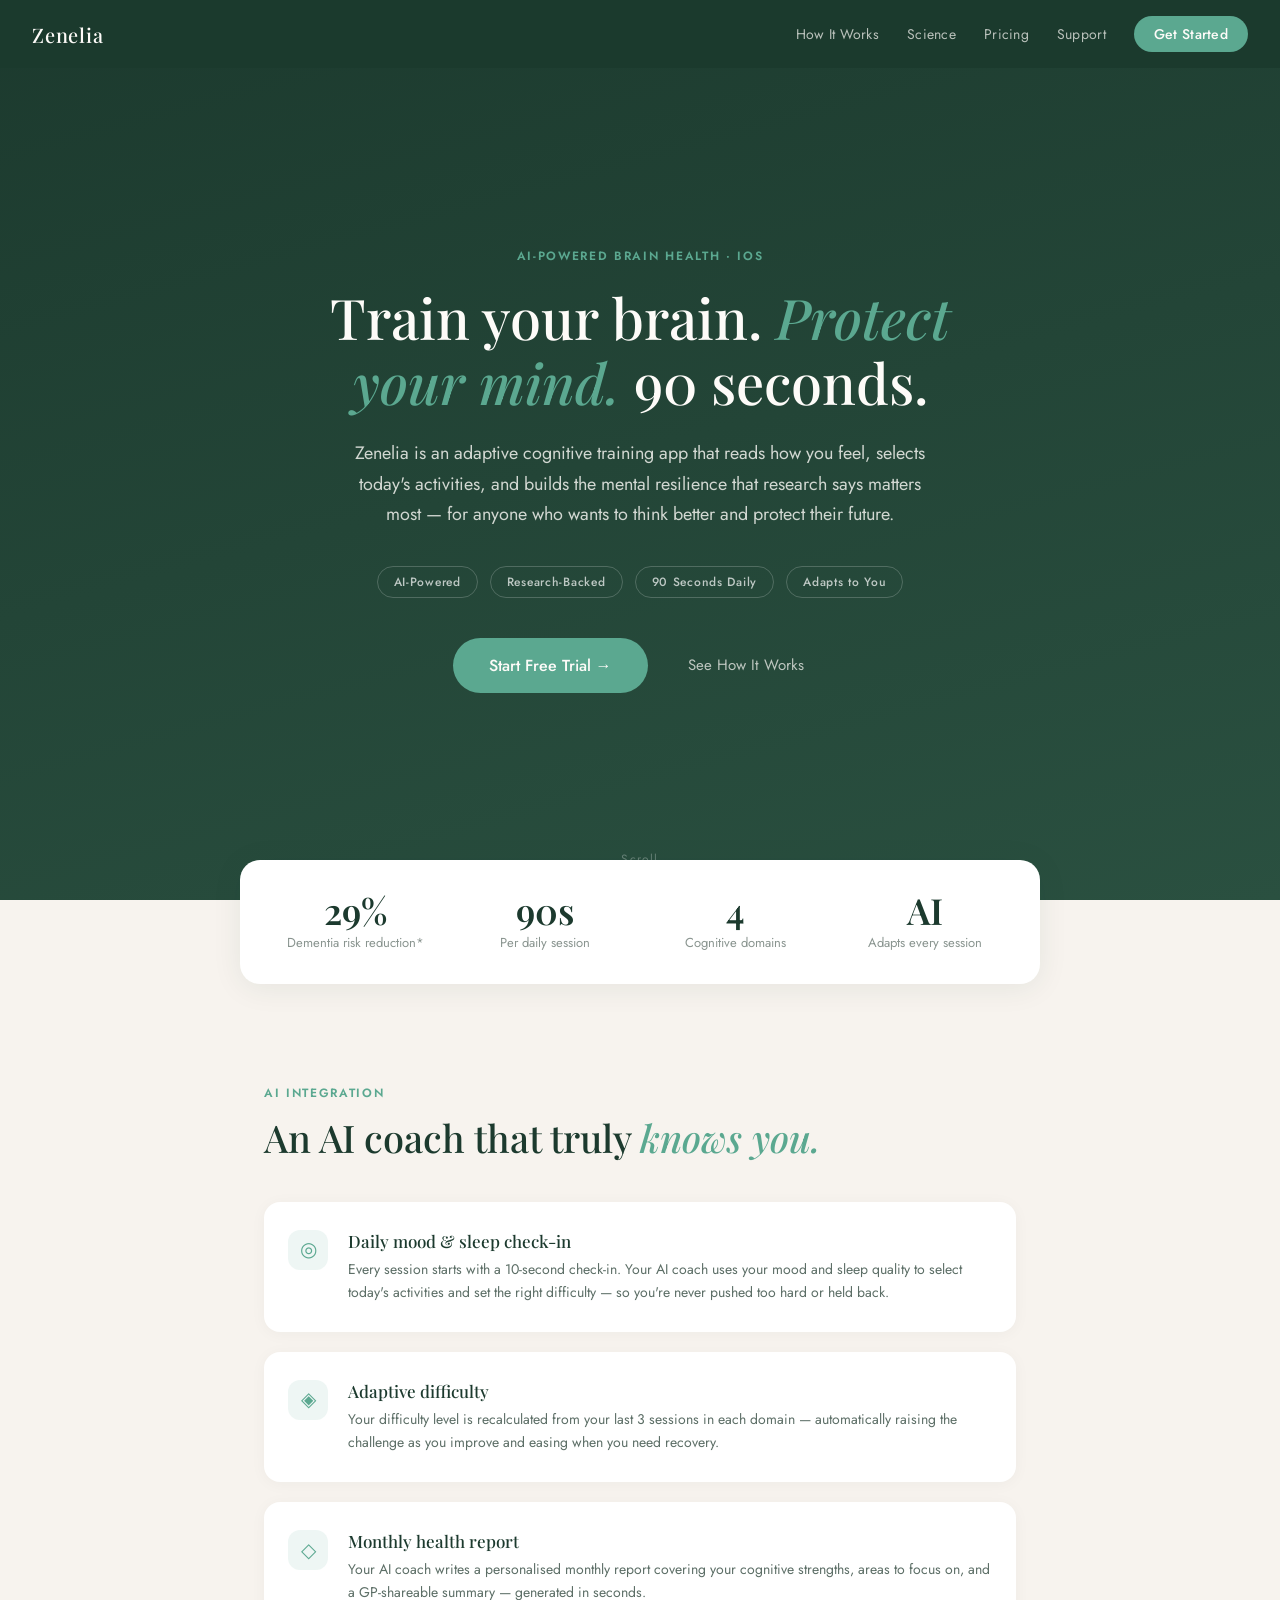
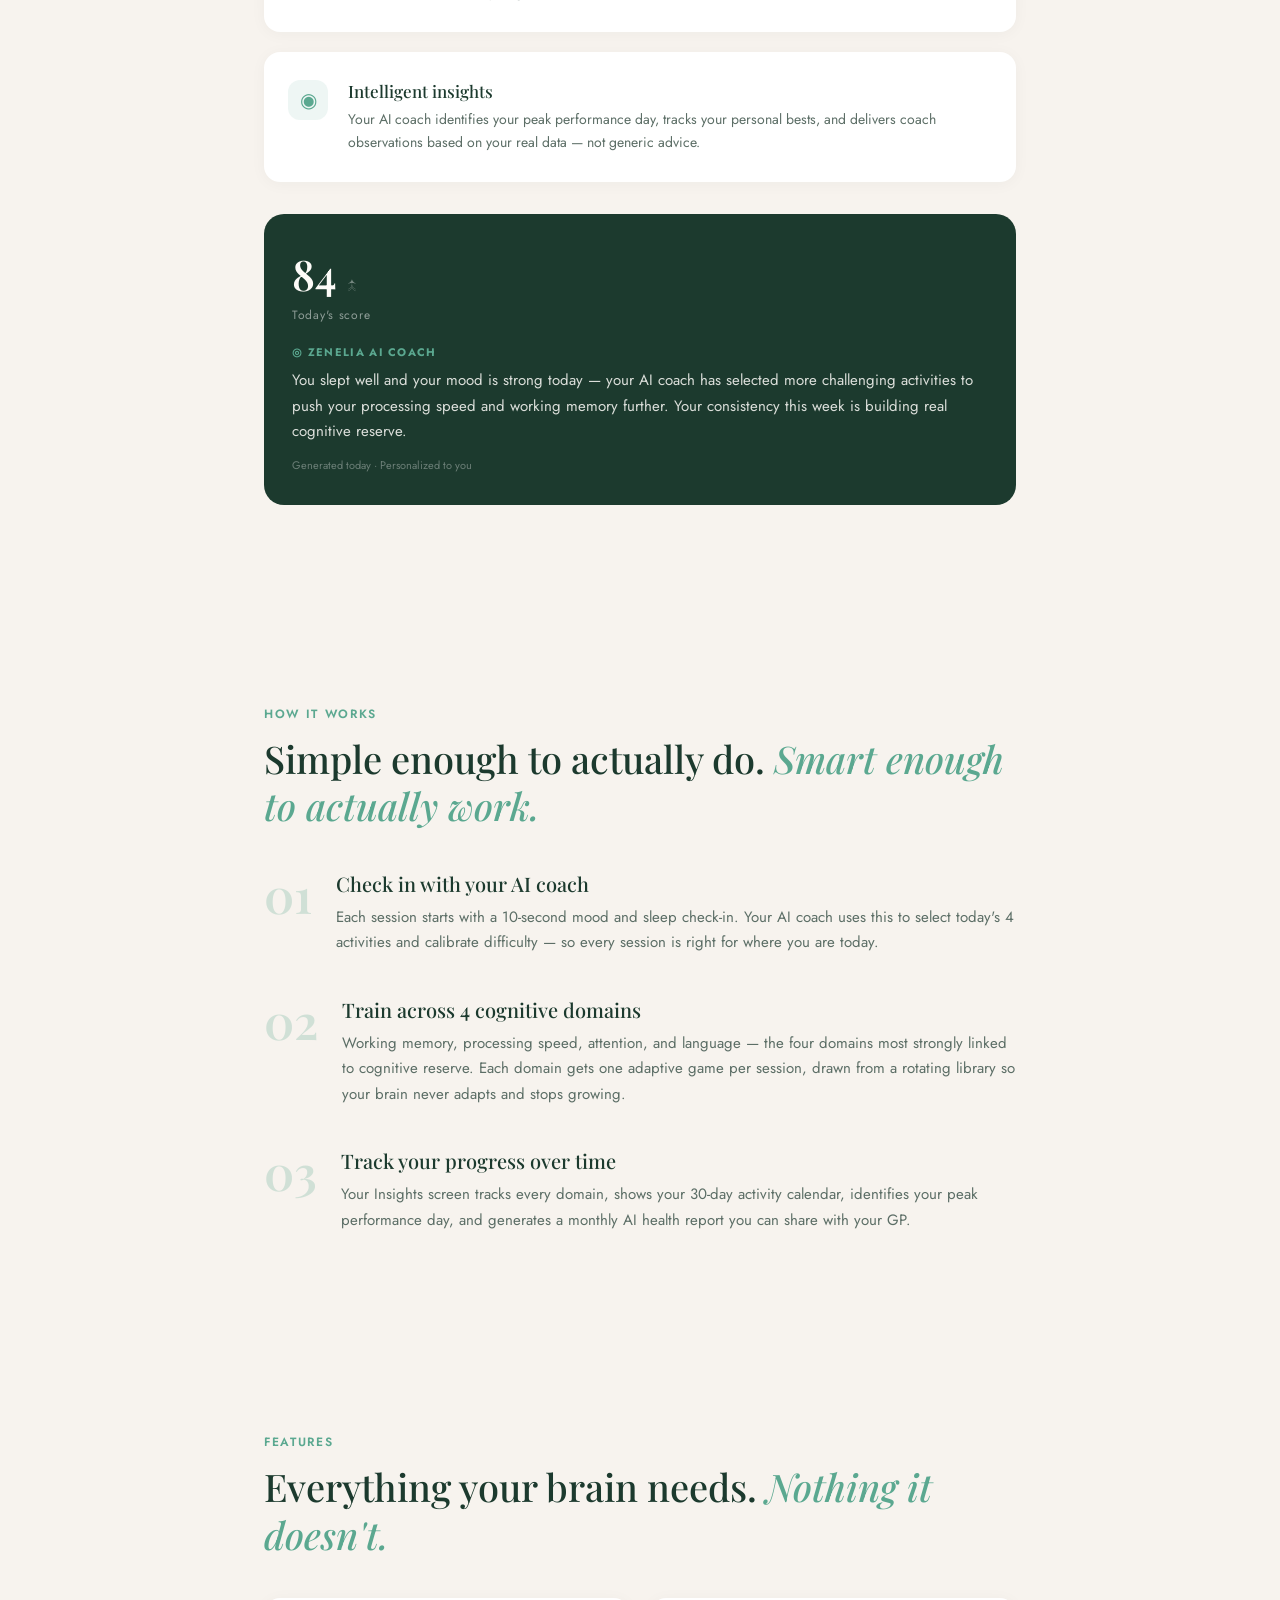
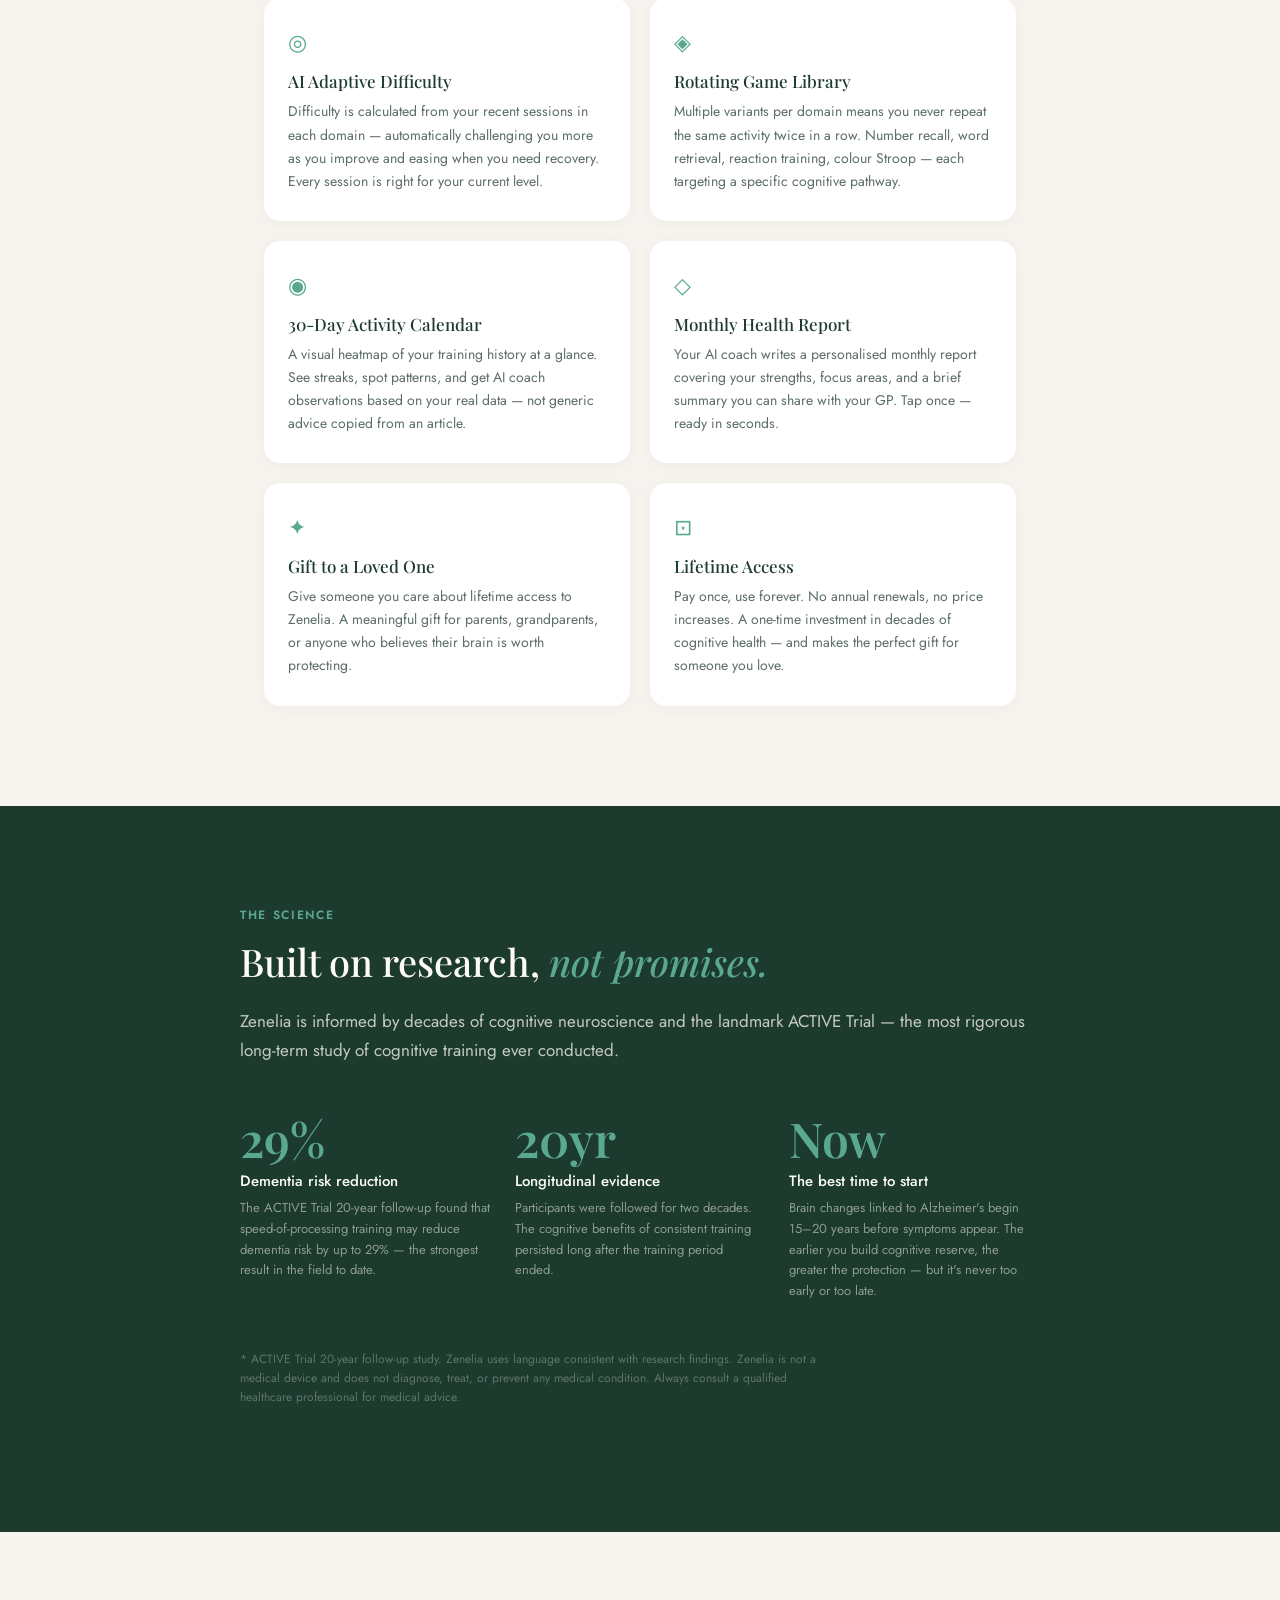
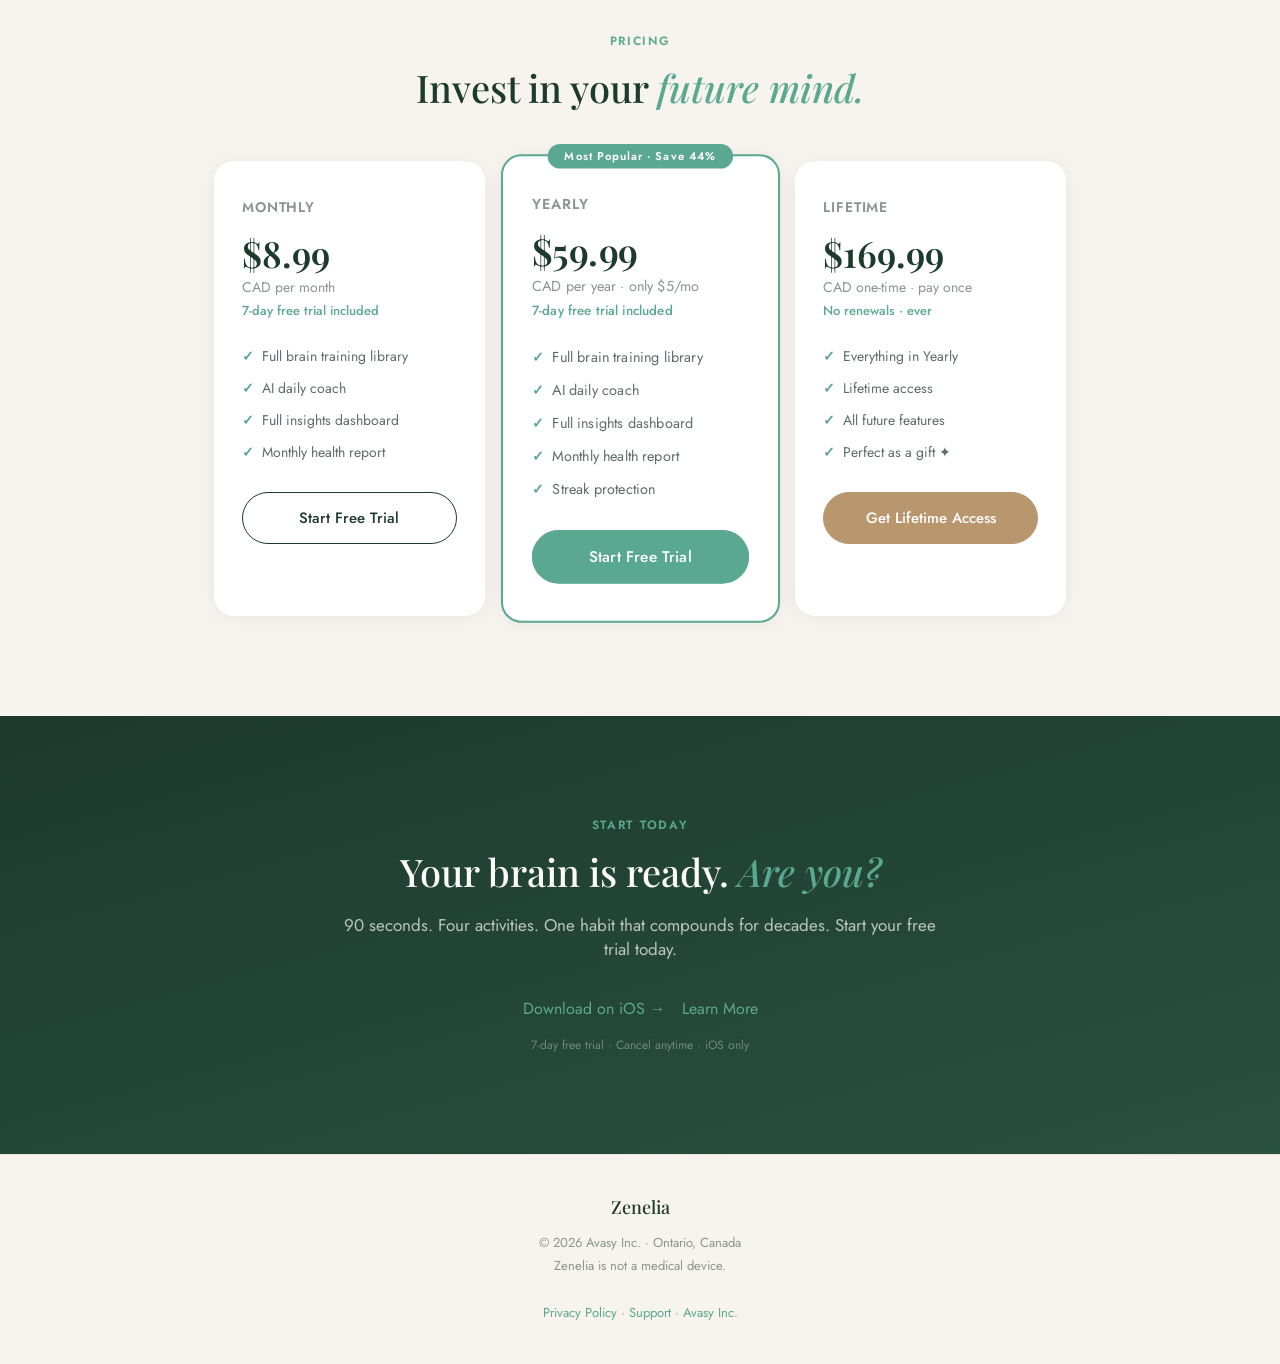
==== index.html @ a0e5b724 "Update index.html" ====
<!DOCTYPE html>
<html lang="en">
<head>
<meta charset="UTF-8">
<meta name="viewport" content="width=device-width,initial-scale=1.0">
<title>Zenelia — AI Brain Health. 90 Seconds a Day.</title>
<meta name="description" content="Your personal AI brain health coach. Daily 90-second sessions across memory, speed, attention, and language. Backed by the ACTIVE Trial.">
<link rel="preconnect" href="https://fonts.googleapis.com">
<link href="https://fonts.googleapis.com/css2?family=Playfair+Display:ital,wght@0,400;0,500;0,600;0,700;1,400;1,500&family=Jost:wght@300;400;500;600;700&display=swap" rel="stylesheet">
<style>
*{margin:0;padding:0;box-sizing:border-box;}
:root{--forest:#1C3A2E;--parchment:#F7F3EE;--seafoam:#5BA890;--gold:#B8966E;--ink:#2C3E36;--inkSoft:#5C6E66;--inkGhost:#8a9590;--warmWhite:#FDFBF8;--rose:#C97070;}
body{font-family:'Jost',sans-serif;background:var(--parchment);color:var(--forest);}
a{color:var(--seafoam);text-decoration:none;}
a:hover{text-decoration:underline;}

/* NAV */
nav{position:fixed;top:0;left:0;right:0;z-index:100;background:rgba(28,58,46,0.95);backdrop-filter:blur(12px);padding:16px 32px;display:flex;align-items:center;justify-content:space-between;}
nav .logo{font-family:'Playfair Display',serif;font-size:20px;font-weight:500;color:var(--warmWhite);letter-spacing:0.04em;text-decoration:none;}
nav .links{display:flex;gap:28px;align-items:center;}
nav .links a{font-size:14px;color:rgba(253,251,248,0.7);text-decoration:none;font-weight:400;letter-spacing:0.02em;}
nav .links a:hover{color:var(--warmWhite);}
nav .links .cta{background:var(--seafoam);color:var(--warmWhite);padding:8px 20px;border-radius:100px;font-weight:500;}
nav .links .cta:hover{background:#4E9680;text-decoration:none;}

/* HERO */
.hero{min-height:100vh;display:flex;flex-direction:column;align-items:center;justify-content:center;text-align:center;padding:120px 24px 80px;background:linear-gradient(165deg,var(--forest) 0%,#2A5040 100%);color:var(--warmWhite);position:relative;}
.hero .badge{font-size:12px;font-weight:600;letter-spacing:0.14em;text-transform:uppercase;color:var(--seafoam);margin-bottom:20px;}
.hero h1{font-family:'Playfair Display',serif;font-size:56px;font-weight:500;line-height:1.15;max-width:700px;margin-bottom:24px;}
.hero h1 em{font-style:italic;color:var(--seafoam);}
.hero .sub{font-size:18px;line-height:1.7;color:rgba(253,251,248,0.8);max-width:600px;margin-bottom:36px;}
.hero .pills{display:flex;gap:12px;flex-wrap:wrap;justify-content:center;margin-bottom:40px;}
.hero .pill{font-size:12px;font-weight:500;letter-spacing:0.06em;padding:6px 16px;border-radius:100px;border:1px solid rgba(255,255,255,0.2);color:rgba(255,255,255,0.7);}
.hero .btns{display:flex;gap:16px;flex-wrap:wrap;justify-content:center;}
.hero .btn-primary{background:var(--seafoam);color:var(--warmWhite);padding:16px 36px;border-radius:100px;font-size:16px;font-weight:500;text-decoration:none;transition:background 0.2s;}
.hero .btn-primary:hover{background:#4E9680;text-decoration:none;}
.hero .btn-secondary{color:rgba(253,251,248,0.7);padding:16px 24px;font-size:15px;text-decoration:none;}
.hero .btn-secondary:hover{color:var(--warmWhite);text-decoration:none;}
.hero .scroll-hint{position:absolute;bottom:32px;font-size:12px;color:rgba(255,255,255,0.3);letter-spacing:0.1em;}

/* STATS BAR */
.stats{display:grid;grid-template-columns:repeat(4,1fr);max-width:800px;margin:-40px auto 0;position:relative;z-index:10;background:#fff;border-radius:20px;box-shadow:0 4px 30px rgba(28,58,46,0.08);padding:32px 20px;}
.stat{text-align:center;}
.stat .num{font-family:'Playfair Display',serif;font-size:36px;font-weight:600;color:var(--forest);line-height:1;}
.stat .label{font-size:13px;color:var(--inkGhost);margin-top:6px;line-height:1.4;}

/* SECTIONS */
.section{max-width:800px;margin:0 auto;padding:100px 24px;}
.section-label{font-size:12px;font-weight:600;letter-spacing:0.14em;text-transform:uppercase;color:var(--seafoam);margin-bottom:12px;}
.section h2{font-family:'Playfair Display',serif;font-size:38px;font-weight:500;line-height:1.25;margin-bottom:20px;color:var(--forest);}
.section h2 em{font-style:italic;color:var(--seafoam);}
.section p{font-size:17px;line-height:1.75;color:var(--inkSoft);margin-bottom:16px;}

/* AI FEATURES */
.ai-features{display:grid;gap:20px;margin-top:40px;}
.ai-feat{display:flex;gap:20px;background:#fff;border-radius:16px;padding:28px 24px;box-shadow:0 2px 16px rgba(28,58,46,0.04);}
.ai-feat .icon{width:40px;height:40px;display:flex;align-items:center;justify-content:center;font-size:20px;flex-shrink:0;background:rgba(91,168,144,0.1);border-radius:12px;color:var(--seafoam);}
.ai-feat h3{font-family:'Playfair Display',serif;font-size:17px;font-weight:500;margin-bottom:6px;color:var(--forest);}
.ai-feat p{font-size:14px;line-height:1.65;color:var(--inkSoft);margin-bottom:0;}

/* AI COACH PREVIEW */
.coach-preview{background:var(--forest);border-radius:20px;padding:32px 28px;margin-top:32px;color:var(--warmWhite);}
.coach-preview .score{font-family:'Playfair Display',serif;font-size:42px;font-weight:600;margin-bottom:4px;}
.coach-preview .score-label{font-size:12px;color:rgba(255,255,255,0.5);margin-bottom:20px;letter-spacing:0.06em;}
.coach-preview .coach-tag{font-size:11px;font-weight:700;letter-spacing:0.12em;text-transform:uppercase;color:var(--seafoam);margin-bottom:8px;}
.coach-preview .coach-msg{font-size:15px;line-height:1.7;color:rgba(253,251,248,0.85);}
.coach-preview .coach-meta{font-size:11px;color:rgba(255,255,255,0.35);margin-top:12px;}

/* HOW IT WORKS */
.steps{display:grid;gap:40px;margin-top:40px;}
.step{display:flex;gap:24px;}
.step .num{font-family:'Playfair Display',serif;font-size:48px;font-weight:600;color:rgba(91,168,144,0.25);flex-shrink:0;line-height:1;}
.step h3{font-family:'Playfair Display',serif;font-size:20px;font-weight:500;margin-bottom:8px;color:var(--forest);}
.step p{font-size:15px;line-height:1.7;color:var(--inkSoft);margin-bottom:0;}

/* FEATURE GRID */
.features{display:grid;grid-template-columns:repeat(2,1fr);gap:20px;margin-top:40px;}
.feat-card{background:#fff;border-radius:16px;padding:28px 24px;box-shadow:0 2px 16px rgba(28,58,46,0.04);}
.feat-card .icon{font-size:22px;margin-bottom:12px;color:var(--seafoam);}
.feat-card h3{font-family:'Playfair Display',serif;font-size:17px;font-weight:500;margin-bottom:8px;color:var(--forest);}
.feat-card p{font-size:14px;line-height:1.65;color:var(--inkSoft);margin-bottom:0;}

/* SCIENCE */
.science{background:var(--forest);color:var(--warmWhite);padding:100px 24px;}
.science .inner{max-width:800px;margin:0 auto;}
.science h2{font-family:'Playfair Display',serif;font-size:38px;font-weight:500;color:var(--warmWhite);margin-bottom:20px;}
.science h2 em{font-style:italic;color:var(--seafoam);}
.science p{font-size:17px;line-height:1.75;color:rgba(253,251,248,0.75);margin-bottom:24px;}
.science-stats{display:grid;grid-template-columns:repeat(3,1fr);gap:24px;margin-top:48px;}
.science-stat .num{font-family:'Playfair Display',serif;font-size:48px;font-weight:600;color:var(--seafoam);line-height:1;}
.science-stat .label{font-size:15px;font-weight:500;color:var(--warmWhite);margin-top:8px;margin-bottom:6px;}
.science-stat .desc{font-size:13px;line-height:1.6;color:rgba(253,251,248,0.5);}
.science .disclaimer{font-size:12px;color:rgba(253,251,248,0.3);margin-top:48px;line-height:1.6;max-width:600px;}

/* PRICING */
.pricing{max-width:900px;margin:0 auto;padding:100px 24px;text-align:center;}
.pricing h2{font-family:'Playfair Display',serif;font-size:38px;font-weight:500;margin-bottom:48px;}
.pricing h2 em{font-style:italic;color:var(--seafoam);}
.price-grid{display:grid;grid-template-columns:repeat(3,1fr);gap:20px;}
.price-card{background:#fff;border-radius:20px;padding:36px 28px;box-shadow:0 2px 20px rgba(28,58,46,0.06);text-align:left;position:relative;}
.price-card.popular{border:2px solid var(--seafoam);transform:scale(1.03);}
.price-card .badge{position:absolute;top:-12px;left:50%;transform:translateX(-50%);background:var(--seafoam);color:#fff;font-size:11px;font-weight:600;letter-spacing:0.08em;padding:4px 16px;border-radius:100px;white-space:nowrap;}
.price-card .plan{font-size:14px;font-weight:600;color:var(--inkGhost);letter-spacing:0.06em;text-transform:uppercase;margin-bottom:12px;}
.price-card .amount{font-family:'Playfair Display',serif;font-size:36px;font-weight:600;color:var(--forest);}
.price-card .period{font-size:14px;color:var(--inkGhost);margin-bottom:4px;}
.price-card .trial{font-size:13px;color:var(--seafoam);font-weight:500;margin-bottom:20px;}
.price-card ul{list-style:none;padding:0;margin-bottom:24px;}
.price-card li{font-size:14px;color:var(--inkSoft);padding:6px 0;padding-left:20px;position:relative;}
.price-card li::before{content:'✓';position:absolute;left:0;color:var(--seafoam);font-weight:600;}
.price-card .btn{display:block;text-align:center;padding:14px;border-radius:100px;font-size:15px;font-weight:500;text-decoration:none;transition:all 0.2s;}
.price-card .btn-outline{border:1.5px solid var(--forest);color:var(--forest);}
.price-card .btn-outline:hover{background:var(--forest);color:var(--warmWhite);text-decoration:none;}
.price-card .btn-filled{background:var(--seafoam);color:#fff;border:1.5px solid var(--seafoam);}
.price-card .btn-filled:hover{background:#4E9680;text-decoration:none;}
.price-card .btn-gold{background:var(--gold);color:#fff;border:1.5px solid var(--gold);}
.price-card .btn-gold:hover{background:#A88460;text-decoration:none;}

/* CTA */
.cta-section{background:linear-gradient(165deg,var(--forest),#2A5040);color:var(--warmWhite);padding:100px 24px;text-align:center;}
.cta-section h2{font-family:'Playfair Display',serif;font-size:38px;font-weight:500;margin-bottom:16px;}
.cta-section h2 em{font-style:italic;color:var(--seafoam);}
.cta-section p{font-size:17px;color:rgba(253,251,248,0.7);margin-bottom:36px;max-width:600px;margin-left:auto;margin-right:auto;}
.cta-section .btns{display:flex;gap:16px;justify-content:center;flex-wrap:wrap;margin-bottom:16px;}
.cta-section .fine{font-size:12px;color:rgba(255,255,255,0.35);margin-top:16px;}

/* FOOTER */
footer{padding:40px 24px;text-align:center;border-top:1px solid #e8e4de;}
footer .logo{font-family:'Playfair Display',serif;font-size:18px;font-weight:500;color:var(--forest);margin-bottom:12px;}
footer .copy{font-size:13px;color:var(--inkGhost);line-height:1.8;}
footer .copy a{color:var(--seafoam);text-decoration:none;}

/* MOBILE */
@media(max-width:768px){
  nav .links a:not(.cta){display:none;}
  .hero h1{font-size:36px;}
  .stats{grid-template-columns:repeat(2,1fr);gap:20px;margin:-30px 16px 0;padding:24px 16px;}
  .stat .num{font-size:28px;}
  .features{grid-template-columns:1fr;}
  .science-stats{grid-template-columns:1fr;gap:32px;}
  .price-grid{grid-template-columns:1fr;max-width:400px;margin:0 auto;}
  .price-card.popular{transform:none;}
  .section h2,.science h2,.pricing h2,.cta-section h2{font-size:28px;}
}
</style>
</head>
<body>

<nav>
  <a href="/" class="logo">Zenelia</a>
  <div class="links">
    <a href="#how">How It Works</a>
    <a href="#science">Science</a>
    <a href="#pricing">Pricing</a>
    <a href="/support.html">Support</a>
    <a href="#pricing" class="cta">Get Started</a>
  </div>
</nav>

<section class="hero">
  <div class="badge">AI-Powered Brain Health · iOS</div>
  <h1>Train your brain. <em>Protect your mind.</em> 90&nbsp;seconds.</h1>
  <p class="sub">Zenelia is an adaptive cognitive training app that reads how you feel, selects today's activities, and builds the mental resilience that research says matters most — for anyone who wants to think better and protect their future.</p>
  <div class="pills">
    <span class="pill">AI-Powered</span>
    <span class="pill">Research-Backed</span>
    <span class="pill">90 Seconds Daily</span>
    <span class="pill">Adapts to You</span>
  </div>
  <div class="btns">
    <a class="btn-primary" href="#pricing">Start Free Trial →</a>
    <a class="btn-secondary" href="#how">See How It Works</a>
  </div>
  <div class="scroll-hint">Scroll</div>
</section>

<div class="stats">
  <div class="stat"><div class="num">29%</div><div class="label">Dementia risk reduction*</div></div>
  <div class="stat"><div class="num">90s</div><div class="label">Per daily session</div></div>
  <div class="stat"><div class="num">4</div><div class="label">Cognitive domains</div></div>
  <div class="stat"><div class="num">AI</div><div class="label">Adapts every session</div></div>
</div>

<section class="section">
  <div class="section-label">AI Integration</div>
  <h2>An AI coach that truly <em>knows you.</em></h2>

  <div class="ai-features">
    <div class="ai-feat">
      <div class="icon">◎</div>
      <div><h3>Daily mood & sleep check-in</h3><p>Every session starts with a 10-second check-in. Your AI coach uses your mood and sleep quality to select today's activities and set the right difficulty — so you're never pushed too hard or held back.</p></div>
    </div>
    <div class="ai-feat">
      <div class="icon">◈</div>
      <div><h3>Adaptive difficulty</h3><p>Your difficulty level is recalculated from your last 3 sessions in each domain — automatically raising the challenge as you improve and easing when you need recovery.</p></div>
    </div>
    <div class="ai-feat">
      <div class="icon">◇</div>
      <div><h3>Monthly health report</h3><p>Your AI coach writes a personalised monthly report covering your cognitive strengths, areas to focus on, and a GP-shareable summary — generated in seconds.</p></div>
    </div>
    <div class="ai-feat">
      <div class="icon">◉</div>
      <div><h3>Intelligent insights</h3><p>Your AI coach identifies your peak performance day, tracks your personal bests, and delivers coach observations based on your real data — not generic advice.</p></div>
    </div>
  </div>

  <div class="coach-preview">
    <div class="score">84 <span style="font-size:20px;color:rgba(255,255,255,0.4)">↑</span></div>
    <div class="score-label">Today's score</div>
    <div class="coach-tag">◎ Zenelia AI Coach</div>
    <div class="coach-msg">You slept well and your mood is strong today — your AI coach has selected more challenging activities to push your processing speed and working memory further. Your consistency this week is building real cognitive reserve.</div>
    <div class="coach-meta">Generated today · Personalized to you</div>
  </div>
</section>

<section class="section" id="how">
  <div class="section-label">How It Works</div>
  <h2>Simple enough to actually do. <em>Smart enough to actually work.</em></h2>

  <div class="steps">
    <div class="step">
      <div class="num">01</div>
      <div><h3>Check in with your AI coach</h3><p>Each session starts with a 10-second mood and sleep check-in. Your AI coach uses this to select today's 4 activities and calibrate difficulty — so every session is right for where you are today.</p></div>
    </div>
    <div class="step">
      <div class="num">02</div>
      <div><h3>Train across 4 cognitive domains</h3><p>Working memory, processing speed, attention, and language — the four domains most strongly linked to cognitive reserve. Each domain gets one adaptive game per session, drawn from a rotating library so your brain never adapts and stops growing.</p></div>
    </div>
    <div class="step">
      <div class="num">03</div>
      <div><h3>Track your progress over time</h3><p>Your Insights screen tracks every domain, shows your 30-day activity calendar, identifies your peak performance day, and generates a monthly AI health report you can share with your GP.</p></div>
    </div>
  </div>
</section>

<section class="section">
  <div class="section-label">Features</div>
  <h2>Everything your brain needs. <em>Nothing it doesn't.</em></h2>

  <div class="features">
    <div class="feat-card"><div class="icon">◎</div><h3>AI Adaptive Difficulty</h3><p>Difficulty is calculated from your recent sessions in each domain — automatically challenging you more as you improve and easing when you need recovery. Every session is right for your current level.</p></div>
    <div class="feat-card"><div class="icon">◈</div><h3>Rotating Game Library</h3><p>Multiple variants per domain means you never repeat the same activity twice in a row. Number recall, word retrieval, reaction training, colour Stroop — each targeting a specific cognitive pathway.</p></div>
    <div class="feat-card"><div class="icon">◉</div><h3>30-Day Activity Calendar</h3><p>A visual heatmap of your training history at a glance. See streaks, spot patterns, and get AI coach observations based on your real data — not generic advice copied from an article.</p></div>
    <div class="feat-card"><div class="icon">◇</div><h3>Monthly Health Report</h3><p>Your AI coach writes a personalised monthly report covering your strengths, focus areas, and a brief summary you can share with your GP. Tap once — ready in seconds.</p></div>
    <div class="feat-card"><div class="icon">✦</div><h3>Gift to a Loved One</h3><p>Give someone you care about lifetime access to Zenelia. A meaningful gift for parents, grandparents, or anyone who believes their brain is worth protecting.</p></div>
    <div class="feat-card"><div class="icon">⊡</div><h3>Lifetime Access</h3><p>Pay once, use forever. No annual renewals, no price increases. A one-time investment in decades of cognitive health — and makes the perfect gift for someone you love.</p></div>
  </div>
</section>

<section class="science" id="science">
  <div class="inner">
    <div class="section-label" style="color:var(--seafoam);">The Science</div>
    <h2>Built on research, <em>not promises.</em></h2>
    <p>Zenelia is informed by decades of cognitive neuroscience and the landmark ACTIVE Trial — the most rigorous long-term study of cognitive training ever conducted.</p>

    <div class="science-stats">
      <div class="science-stat">
        <div class="num">29%</div>
        <div class="label">Dementia risk reduction</div>
        <div class="desc">The ACTIVE Trial 20-year follow-up found that speed-of-processing training may reduce dementia risk by up to 29% — the strongest result in the field to date.</div>
      </div>
      <div class="science-stat">
        <div class="num">20yr</div>
        <div class="label">Longitudinal evidence</div>
        <div class="desc">Participants were followed for two decades. The cognitive benefits of consistent training persisted long after the training period ended.</div>
      </div>
      <div class="science-stat">
        <div class="num">Now</div>
        <div class="label">The best time to start</div>
        <div class="desc">Brain changes linked to Alzheimer's begin 15–20 years before symptoms appear. The earlier you build cognitive reserve, the greater the protection — but it's never too early or too late.</div>
      </div>
    </div>

    <p class="disclaimer">* ACTIVE Trial 20-year follow-up study. Zenelia uses language consistent with research findings. Zenelia is not a medical device and does not diagnose, treat, or prevent any medical condition. Always consult a qualified healthcare professional for medical advice.</p>
  </div>
</section>

<section class="pricing" id="pricing">
  <div class="section-label">Pricing</div>
  <h2>Invest in your <em>future mind.</em></h2>

  <div class="price-grid">
    <div class="price-card">
      <div class="plan">Monthly</div>
      <div class="amount">$8.99</div>
      <div class="period">CAD per month</div>
      <div class="trial">7-day free trial included</div>
      <ul>
        <li>Full brain training library</li>
        <li>AI daily coach</li>
        <li>Full insights dashboard</li>
        <li>Monthly health report</li>
      </ul>
      <a class="btn btn-outline" href="#">Start Free Trial</a>
    </div>
    <div class="price-card popular">
      <div class="badge">Most Popular · Save 44%</div>
      <div class="plan">Yearly</div>
      <div class="amount">$59.99</div>
      <div class="period">CAD per year · only $5/mo</div>
      <div class="trial">7-day free trial included</div>
      <ul>
        <li>Full brain training library</li>
        <li>AI daily coach</li>
        <li>Full insights dashboard</li>
        <li>Monthly health report</li>
        <li>Streak protection</li>
      </ul>
      <a class="btn btn-filled" href="#">Start Free Trial</a>
    </div>
    <div class="price-card">
      <div class="plan">Lifetime</div>
      <div class="amount">$169.99</div>
      <div class="period">CAD one-time · pay once</div>
      <div class="trial">No renewals · ever</div>
      <ul>
        <li>Everything in Yearly</li>
        <li>Lifetime access</li>
        <li>All future features</li>
        <li>Perfect as a gift ✦</li>
      </ul>
      <a class="btn btn-gold" href="#">Get Lifetime Access</a>
    </div>
  </div>
</section>

<section class="cta-section">
  <div class="section-label" style="color:var(--seafoam);">Start Today</div>
  <h2>Your brain is ready. <em>Are you?</em></h2>
  <p>90 seconds. Four activities. One habit that compounds for decades. Start your free trial today.</p>
  <div class="btns">
    <a class="btn-primary" href="https://apps.apple.com/app/zenelia">Download on iOS →</a>
    <a class="btn-secondary" href="#how">Learn More</a>
  </div>
  <div class="fine">7-day free trial · Cancel anytime · iOS only</div>
</section>

<footer>
  <div class="logo">Zenelia</div>
  <div class="copy">
    © 2026 Avasy Inc. · Ontario, Canada<br>
    Zenelia is not a medical device.<br><br>
    <a href="/privacy.html">Privacy Policy</a> · <a href="/support.html">Support</a> · <a href="https://avasy.ca">Avasy Inc.</a>
  </div>
</footer>

</body>
</html>
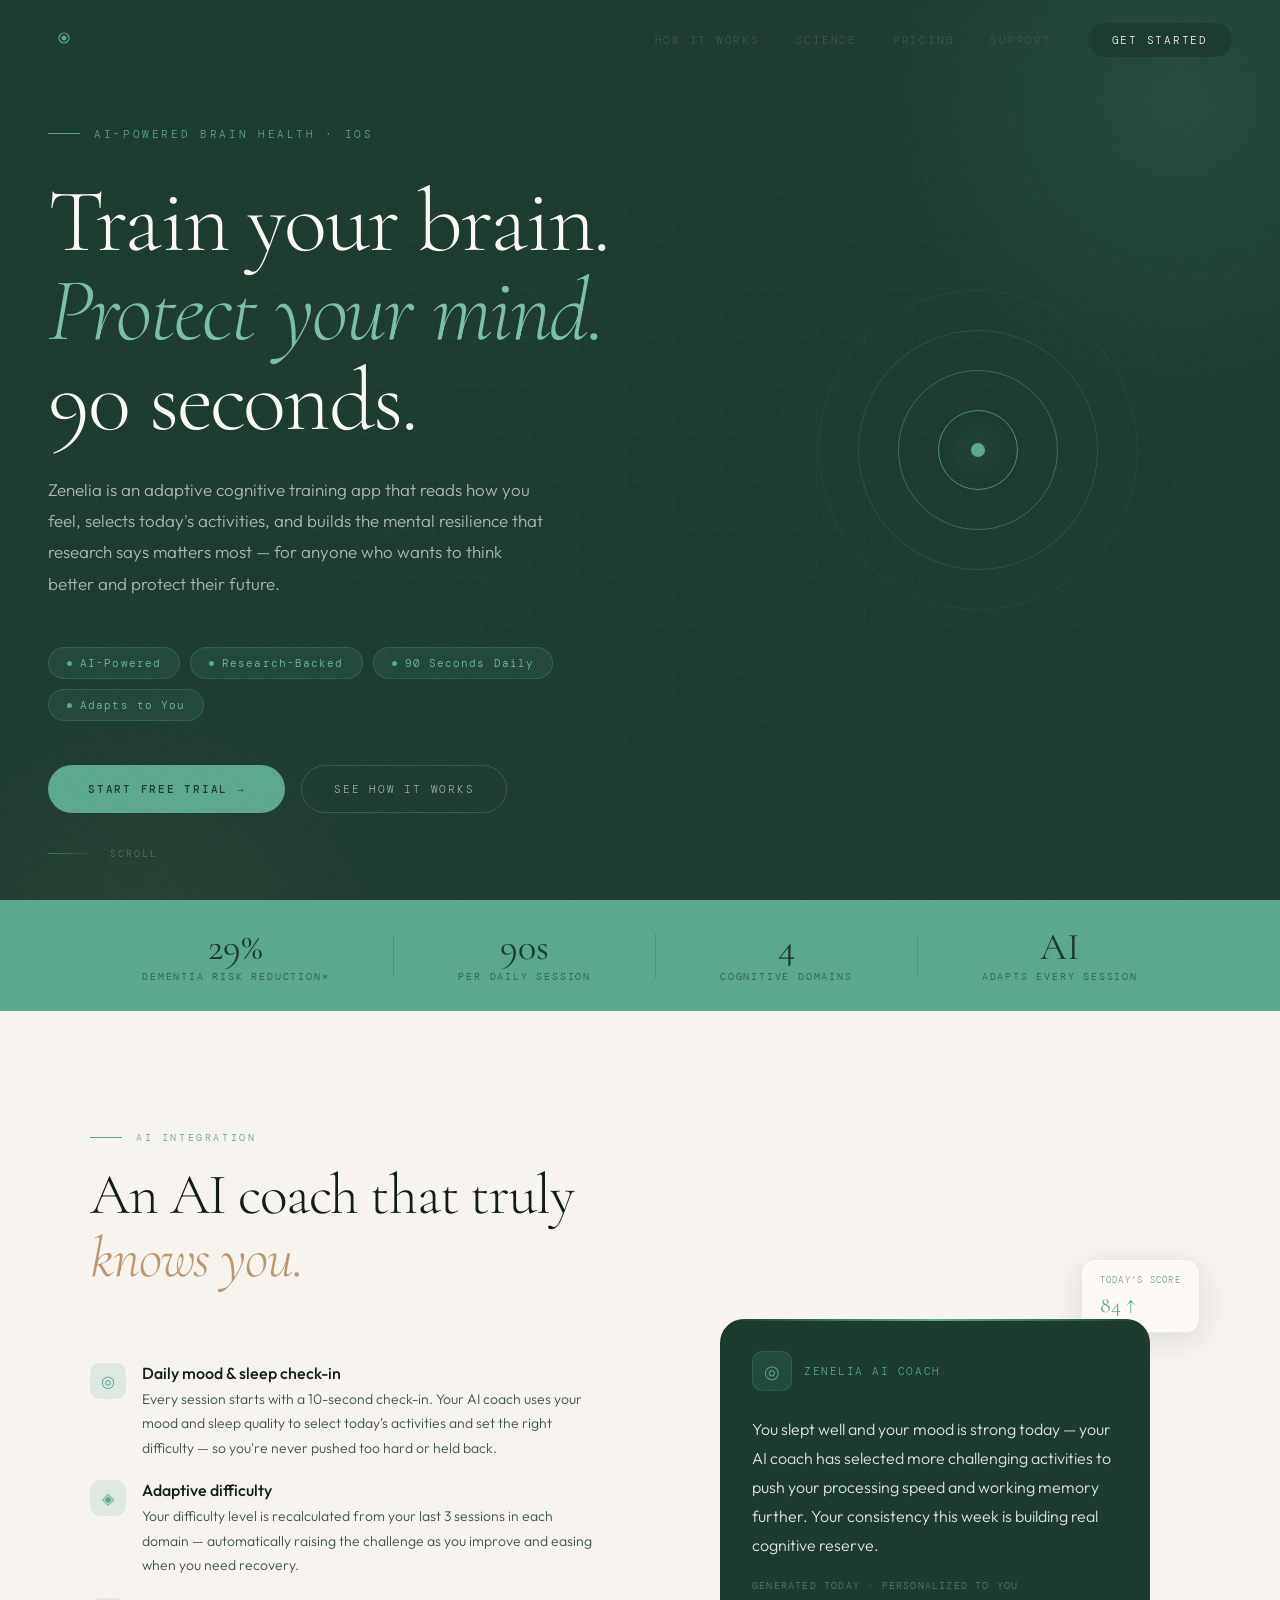
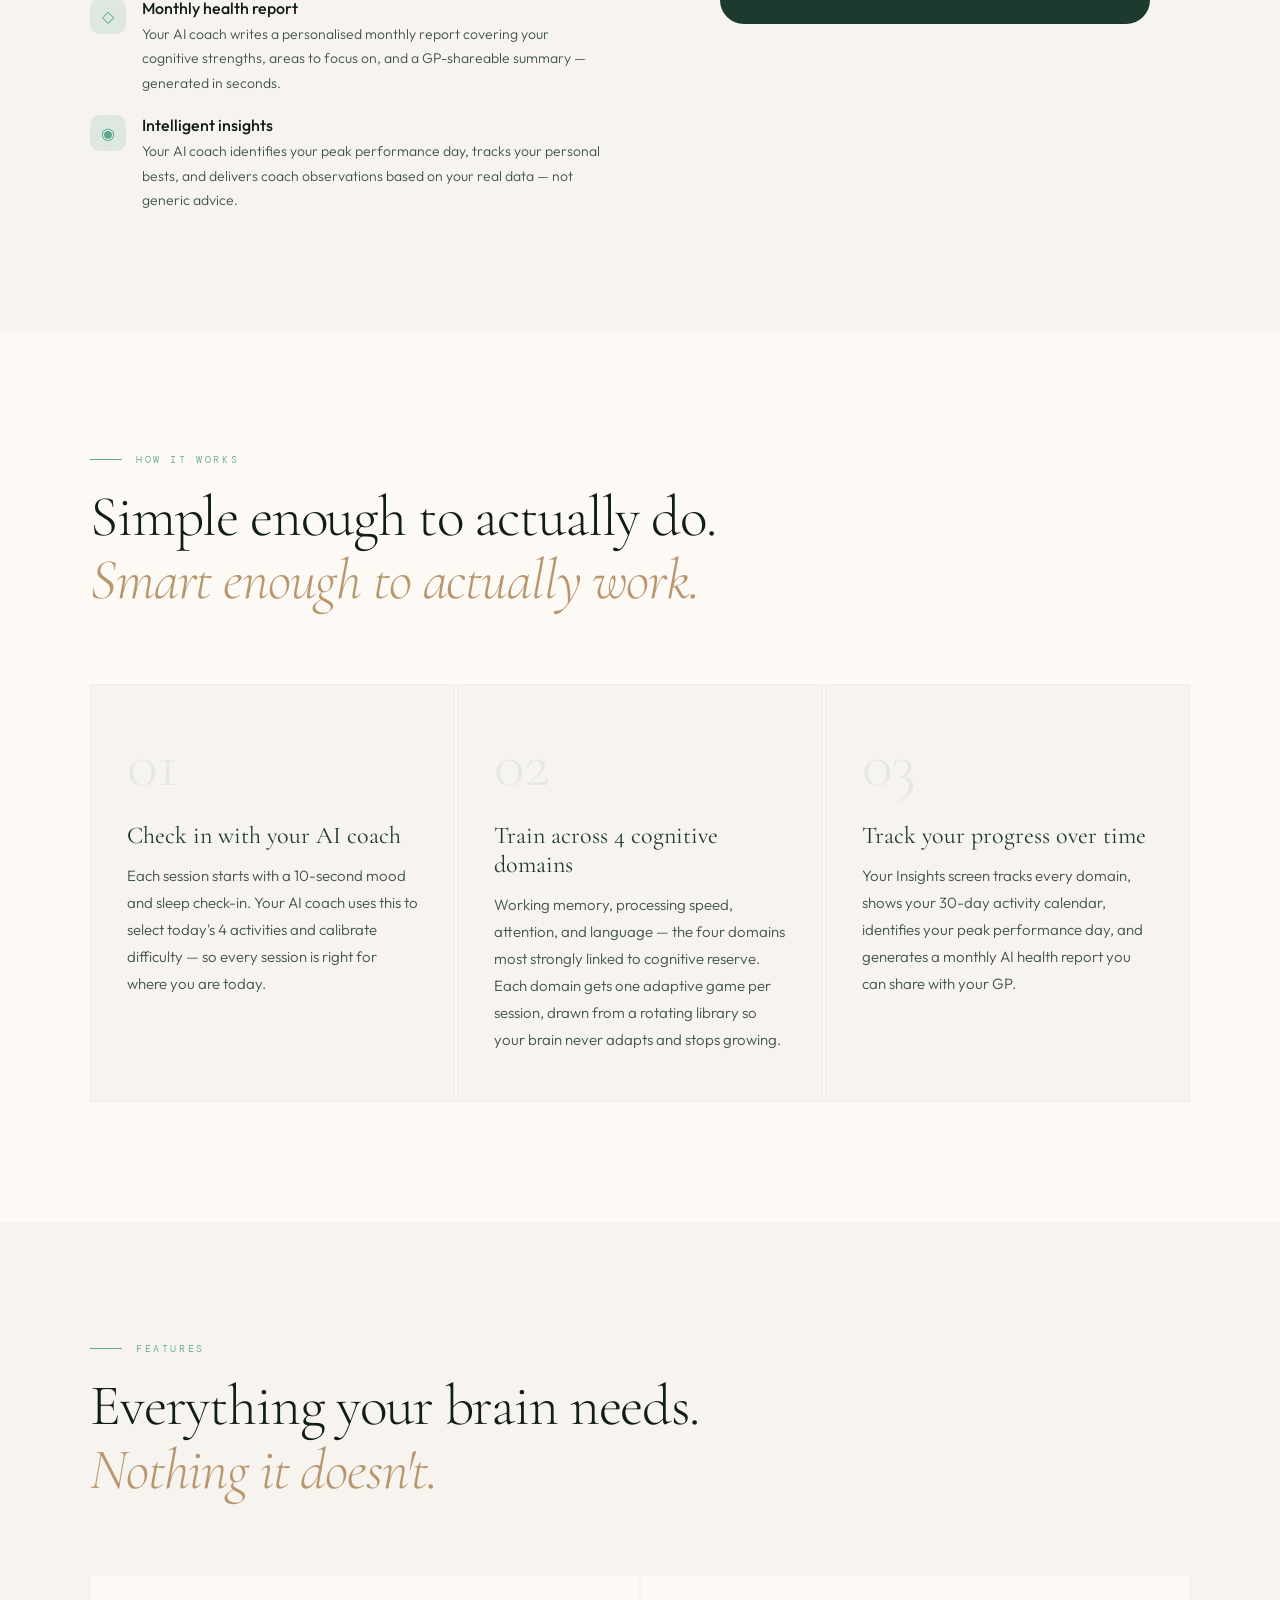
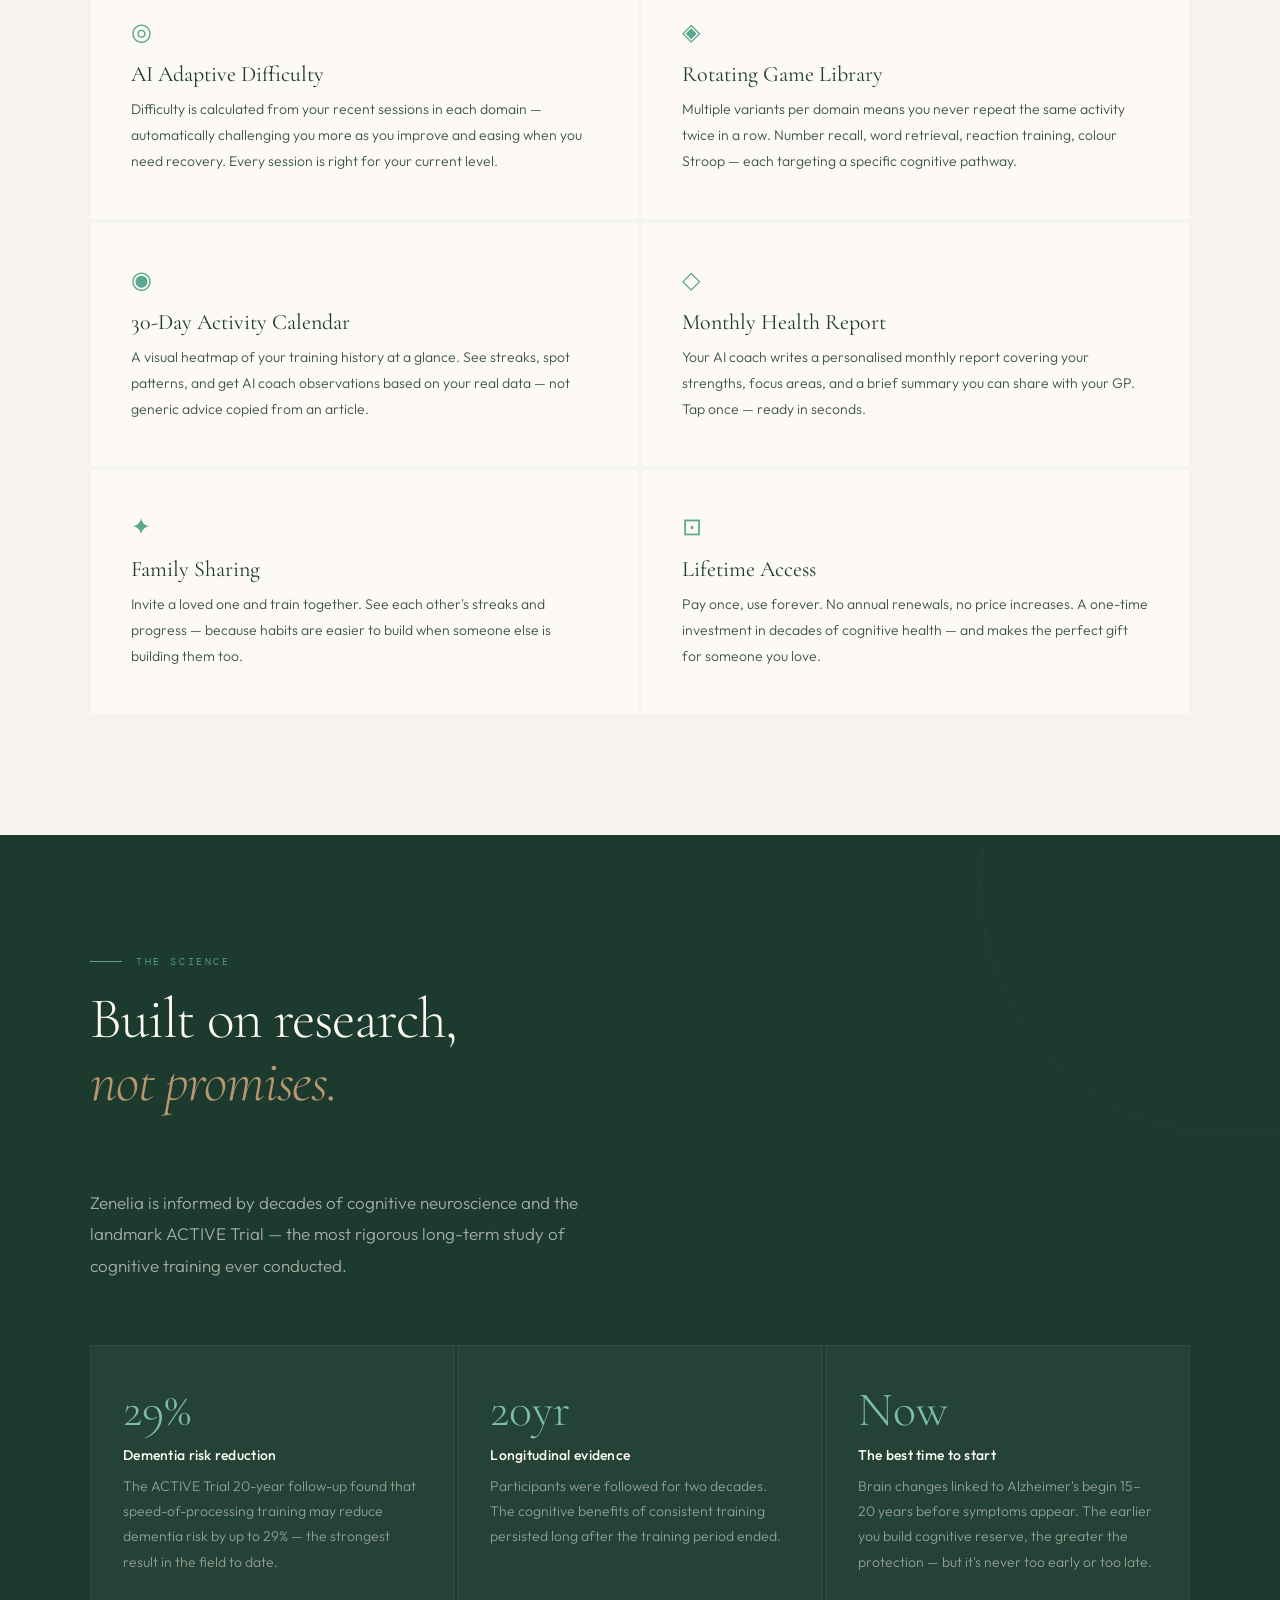
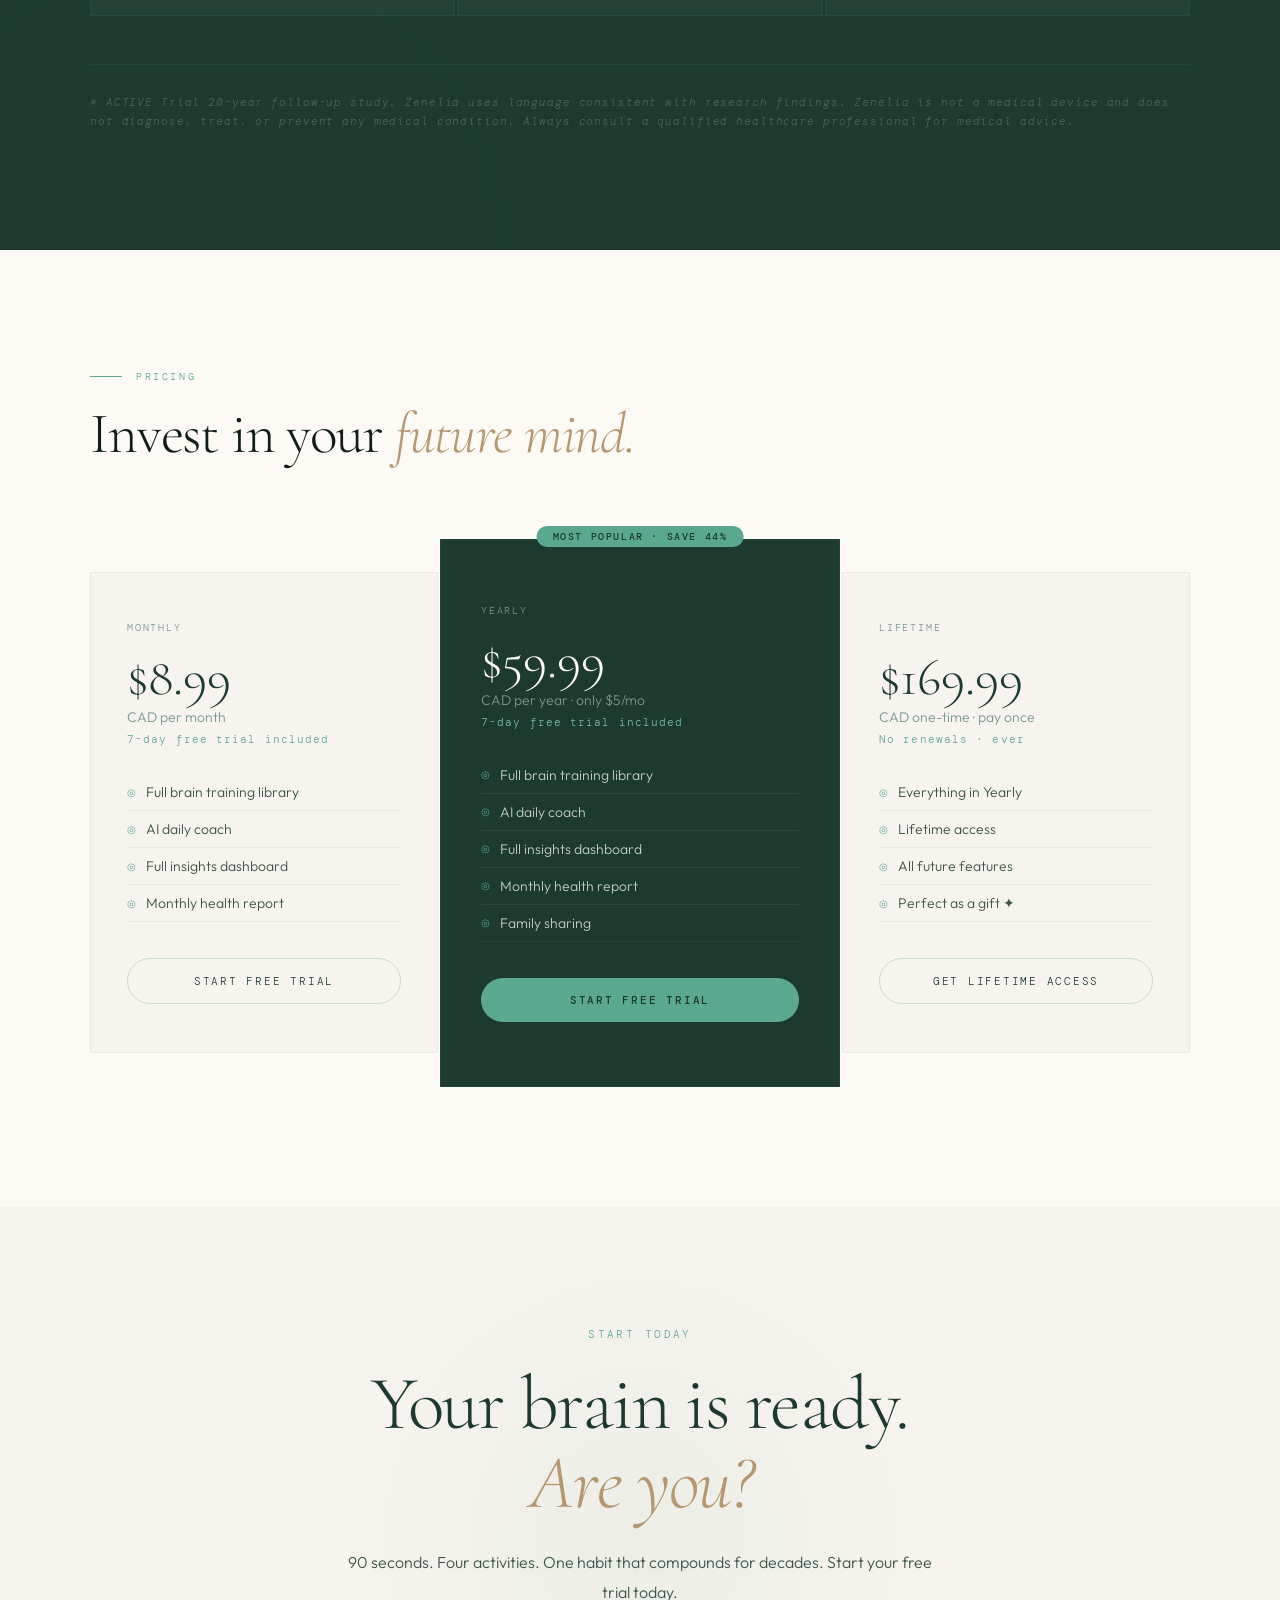
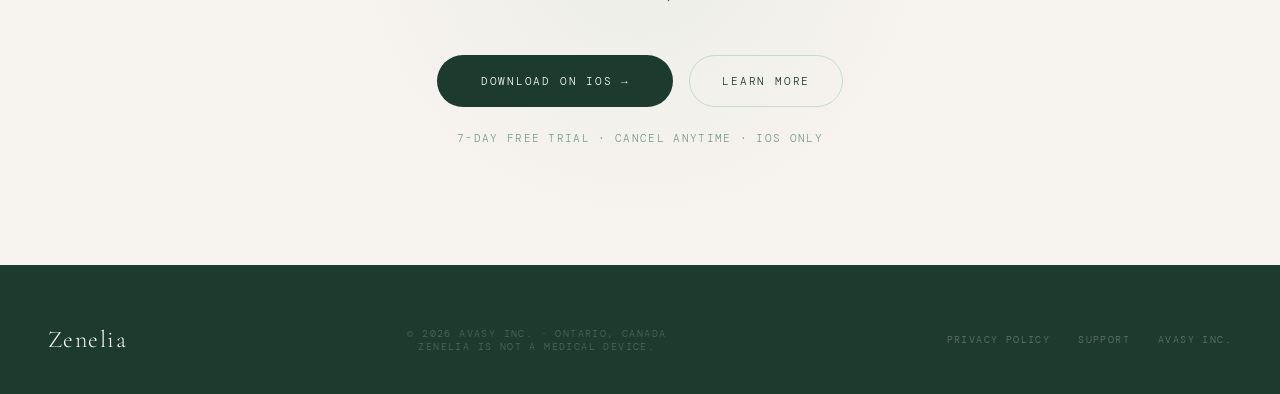
==== commit 403d5871: "Update index.html" ====
--- a/index.html
+++ b/index.html
@@ -2,346 +2,512 @@
 <html lang="en">
 <head>
 <meta charset="UTF-8">
-<meta name="viewport" content="width=device-width,initial-scale=1.0">
+<meta name="viewport" content="width=device-width, initial-scale=1.0">
 <title>Zenelia — AI Brain Health. 90 Seconds a Day.</title>
-<meta name="description" content="Your personal AI brain health coach. Daily 90-second sessions across memory, speed, attention, and language. Backed by the ACTIVE Trial.">
+<meta name="description" content="Zenelia is an AI-powered cognitive training app that adapts to your brain daily. Research-backed. 90 seconds. Available on iOS.">
+<meta property="og:title" content="Zenelia — AI Brain Health. 90 Seconds a Day.">
+<meta property="og:description" content="An AI coach that reads your mood, adapts your training, and protects your mind for the long term.">
+<meta property="og:url" content="https://zenelia.health">
+<meta name="twitter:card" content="summary_large_image">
+<link rel="canonical" href="https://zenelia.health">
+<link rel="icon" type="image/svg+xml" href="data:image/svg+xml,<svg xmlns='http://www.w3.org/2000/svg' viewBox='0 0 32 32'><rect width='32' height='32' rx='6' fill='%231C3A2E'/><circle cx='16' cy='16' r='6' fill='none' stroke='%235BA890' stroke-width='1.5'/><circle cx='16' cy='16' r='3' fill='%235BA890'/></svg>">
 <link rel="preconnect" href="https://fonts.googleapis.com">
-<link href="https://fonts.googleapis.com/css2?family=Playfair+Display:ital,wght@0,400;0,500;0,600;0,700;1,400;1,500&family=Jost:wght@300;400;500;600;700&display=swap" rel="stylesheet">
+<link href="https://fonts.googleapis.com/css2?family=Cormorant+Garamond:ital,wght@0,300;0,400;0,500;1,300;1,400&family=Outfit:wght@300;400;500&family=DM+Mono:wght@300;400&display=swap" rel="stylesheet">
 <style>
-*{margin:0;padding:0;box-sizing:border-box;}
-:root{--forest:#1C3A2E;--parchment:#F7F3EE;--seafoam:#5BA890;--gold:#B8966E;--ink:#2C3E36;--inkSoft:#5C6E66;--inkGhost:#8a9590;--warmWhite:#FDFBF8;--rose:#C97070;}
-body{font-family:'Jost',sans-serif;background:var(--parchment);color:var(--forest);}
-a{color:var(--seafoam);text-decoration:none;}
-a:hover{text-decoration:underline;}
-
-/* NAV */
-nav{position:fixed;top:0;left:0;right:0;z-index:100;background:rgba(28,58,46,0.95);backdrop-filter:blur(12px);padding:16px 32px;display:flex;align-items:center;justify-content:space-between;}
-nav .logo{font-family:'Playfair Display',serif;font-size:20px;font-weight:500;color:var(--warmWhite);letter-spacing:0.04em;text-decoration:none;}
-nav .links{display:flex;gap:28px;align-items:center;}
-nav .links a{font-size:14px;color:rgba(253,251,248,0.7);text-decoration:none;font-weight:400;letter-spacing:0.02em;}
-nav .links a:hover{color:var(--warmWhite);}
-nav .links .cta{background:var(--seafoam);color:var(--warmWhite);padding:8px 20px;border-radius:100px;font-weight:500;}
-nav .links .cta:hover{background:#4E9680;text-decoration:none;}
-
-/* HERO */
-.hero{min-height:100vh;display:flex;flex-direction:column;align-items:center;justify-content:center;text-align:center;padding:120px 24px 80px;background:linear-gradient(165deg,var(--forest) 0%,#2A5040 100%);color:var(--warmWhite);position:relative;}
-.hero .badge{font-size:12px;font-weight:600;letter-spacing:0.14em;text-transform:uppercase;color:var(--seafoam);margin-bottom:20px;}
-.hero h1{font-family:'Playfair Display',serif;font-size:56px;font-weight:500;line-height:1.15;max-width:700px;margin-bottom:24px;}
-.hero h1 em{font-style:italic;color:var(--seafoam);}
-.hero .sub{font-size:18px;line-height:1.7;color:rgba(253,251,248,0.8);max-width:600px;margin-bottom:36px;}
-.hero .pills{display:flex;gap:12px;flex-wrap:wrap;justify-content:center;margin-bottom:40px;}
-.hero .pill{font-size:12px;font-weight:500;letter-spacing:0.06em;padding:6px 16px;border-radius:100px;border:1px solid rgba(255,255,255,0.2);color:rgba(255,255,255,0.7);}
-.hero .btns{display:flex;gap:16px;flex-wrap:wrap;justify-content:center;}
-.hero .btn-primary{background:var(--seafoam);color:var(--warmWhite);padding:16px 36px;border-radius:100px;font-size:16px;font-weight:500;text-decoration:none;transition:background 0.2s;}
-.hero .btn-primary:hover{background:#4E9680;text-decoration:none;}
-.hero .btn-secondary{color:rgba(253,251,248,0.7);padding:16px 24px;font-size:15px;text-decoration:none;}
-.hero .btn-secondary:hover{color:var(--warmWhite);text-decoration:none;}
-.hero .scroll-hint{position:absolute;bottom:32px;font-size:12px;color:rgba(255,255,255,0.3);letter-spacing:0.1em;}
-
-/* STATS BAR */
-.stats{display:grid;grid-template-columns:repeat(4,1fr);max-width:800px;margin:-40px auto 0;position:relative;z-index:10;background:#fff;border-radius:20px;box-shadow:0 4px 30px rgba(28,58,46,0.08);padding:32px 20px;}
+:root {
+  --forest: #1C3A2E;
+  --forest-mid: #243f32;
+  --forest-light: #2d5040;
+  --seafoam: #5BA890;
+  --seafoam-soft: #7bbfaa;
+  --seafoam-pale: rgba(91,168,144,0.15);
+  --gold: #B8966E;
+  --gold-light: #d4b48a;
+  --parchment: #F7F3EE;
+  --warm-white: #FDFAF6;
+  --ink: #111e18;
+  --ink-soft: #3d5548;
+  --ink-ghost: #7a9a8e;
+}
+*,*::before,*::after{margin:0;padding:0;box-sizing:border-box;}
+html{scroll-behavior:smooth;}
+body{background:var(--warm-white);color:var(--ink);font-family:'Outfit',sans-serif;font-weight:300;overflow-x:hidden;}
+
+/* Grain */
+body::after{content:'';position:fixed;inset:0;background-image:url("data:image/svg+xml,%3Csvg viewBox='0 0 200 200' xmlns='http://www.w3.org/2000/svg'%3E%3Cfilter id='n'%3E%3CfeTurbulence type='fractalNoise' baseFrequency='0.85' numOctaves='4' stitchTiles='stitch'/%3E%3C/filter%3E%3Crect width='100%25' height='100%25' filter='url(%23n)' opacity='0.025'/%3E%3C/svg%3E");pointer-events:none;z-index:999;}
+
+/* Nav */
+nav{position:fixed;top:0;left:0;right:0;z-index:100;padding:22px 48px;display:flex;justify-content:space-between;align-items:center;transition:background .4s,box-shadow .4s;}
+nav.scrolled{background:rgba(253,250,246,0.95);backdrop-filter:blur(16px);box-shadow:0 1px 0 rgba(91,168,144,0.12);}
+.nav-logo{display:flex;align-items:center;gap:10px;text-decoration:none;}
+.nav-logo-mark{width:32px;height:32px;border-radius:8px;background:var(--forest);display:flex;align-items:center;justify-content:center;}
+.nav-logo-mark svg{width:18px;height:18px;}
+.nav-logo-text{font-family:'Cormorant Garamond',serif;font-size:20px;font-weight:400;color:var(--forest);letter-spacing:0.06em;}
+.nav-links{display:flex;gap:36px;list-style:none;align-items:center;}
+.nav-links a{font-family:'DM Mono',monospace;font-size:11px;letter-spacing:0.16em;text-transform:uppercase;color:var(--ink-soft);text-decoration:none;transition:color .3s;}
+.nav-links a:hover{color:var(--forest);}
+.nav-cta{background:var(--forest);color:var(--warm-white)!important;padding:10px 24px;border-radius:100px;transition:background .3s!important;}
+.nav-cta:hover{background:var(--forest-light)!important;}
+
+/* Hero */
+.hero{min-height:100vh;background:var(--forest);display:flex;align-items:center;position:relative;overflow:hidden;padding:120px 48px 80px;}
+.hero-glow{position:absolute;top:-200px;right:-200px;width:600px;height:600px;border-radius:50%;background:radial-gradient(circle,rgba(91,168,144,0.15) 0%,transparent 70%);}
+.hero-glow-2{position:absolute;bottom:-300px;left:-100px;width:500px;height:500px;border-radius:50%;background:radial-gradient(circle,rgba(184,150,110,0.08) 0%,transparent 70%);}
+.hero-grid{position:absolute;inset:0;background-image:linear-gradient(rgba(91,168,144,0.04) 1px,transparent 1px),linear-gradient(90deg,rgba(91,168,144,0.04) 1px,transparent 1px);background-size:48px 48px;mask-image:radial-gradient(ellipse 80% 80% at 50% 50%,black 20%,transparent 80%);}
+.hero-rings{position:absolute;right:8%;top:50%;transform:translateY(-50%);}
+.ring{position:absolute;border-radius:50%;border:1px solid;top:50%;left:50%;transform:translate(-50%,-50%);}
+.r1{width:80px;height:80px;border-color:rgba(91,168,144,0.8);animation:rpulse 3.5s ease-in-out infinite;}
+.r2{width:160px;height:160px;border-color:rgba(91,168,144,0.45);animation:rpulse 3.5s .5s ease-in-out infinite;}
+.r3{width:240px;height:240px;border-color:rgba(91,168,144,0.22);animation:rpulse 3.5s 1s ease-in-out infinite;}
+.r4{width:320px;height:320px;border-color:rgba(91,168,144,0.1);animation:rpulse 3.5s 1.5s ease-in-out infinite;}
+.r5{width:400px;height:400px;border-color:rgba(91,168,144,0.05);}
+.rdot{position:absolute;top:50%;left:50%;transform:translate(-50%,-50%);width:14px;height:14px;border-radius:50%;background:var(--seafoam);box-shadow:0 0 32px rgba(91,168,144,0.7),0 0 64px rgba(91,168,144,0.3);}
+.hero-content{position:relative;max-width:620px;}
+.hero-eyebrow{display:flex;align-items:center;gap:14px;margin-bottom:36px;opacity:0;animation:fadeUp .8s .1s ease forwards;}
+.eyebrow-line{width:32px;height:1px;background:var(--seafoam);}
+.eyebrow-text{font-family:'DM Mono',monospace;font-size:11px;letter-spacing:0.24em;text-transform:uppercase;color:var(--seafoam);}
+.hero h1{font-family:'Cormorant Garamond',serif;font-size:clamp(52px,7vw,96px);font-weight:300;line-height:1.0;letter-spacing:-0.02em;color:var(--warm-white);margin-bottom:28px;opacity:0;animation:fadeUp .8s .25s ease forwards;}
+.hero h1 em{font-style:italic;color:var(--seafoam-soft);}
+.hero-sub{font-size:17px;line-height:1.85;color:rgba(253,250,246,0.65);max-width:500px;margin-bottom:48px;opacity:0;animation:fadeUp .8s .4s ease forwards;}
+.hero-pills{display:flex;flex-wrap:wrap;gap:10px;margin-bottom:44px;opacity:0;animation:fadeUp .8s .52s ease forwards;}
+.pill{display:inline-flex;align-items:center;gap:8px;padding:8px 18px;border-radius:100px;background:rgba(91,168,144,0.12);border:1px solid rgba(91,168,144,0.25);font-family:'DM Mono',monospace;font-size:11px;letter-spacing:0.1em;color:var(--seafoam-soft);}
+.pill-dot{width:5px;height:5px;border-radius:50%;background:var(--seafoam);}
+.hero-actions{display:flex;gap:16px;flex-wrap:wrap;opacity:0;animation:fadeUp .8s .64s ease forwards;}
+.btn-primary{display:inline-flex;align-items:center;gap:10px;padding:16px 40px;background:var(--seafoam);color:var(--forest);font-family:'DM Mono',monospace;font-size:11px;letter-spacing:0.16em;text-transform:uppercase;text-decoration:none;border-radius:100px;font-weight:500;transition:all .3s;}
+.btn-primary:hover{background:var(--seafoam-soft);transform:translateY(-2px);}
+.btn-ghost{display:inline-flex;align-items:center;gap:10px;padding:16px 32px;background:transparent;color:rgba(253,250,246,0.6);font-family:'DM Mono',monospace;font-size:11px;letter-spacing:0.16em;text-transform:uppercase;text-decoration:none;border:1px solid rgba(253,250,246,0.15);border-radius:100px;transition:all .3s;}
+.btn-ghost:hover{border-color:rgba(253,250,246,0.35);color:rgba(253,250,246,0.9);}
+.hero-scroll{position:absolute;bottom:40px;left:48px;display:flex;align-items:center;gap:14px;opacity:0;animation:fadeUp .8s 1s ease forwards;}
+.scroll-line{width:48px;height:1px;background:linear-gradient(90deg,rgba(91,168,144,0.6),transparent);}
+.scroll-text{font-family:'DM Mono',monospace;font-size:10px;letter-spacing:0.2em;text-transform:uppercase;color:rgba(253,250,246,0.25);}
+
+/* Stats banner */
+.stats{background:var(--seafoam);padding:28px 48px;display:flex;align-items:center;justify-content:center;gap:64px;flex-wrap:wrap;}
 .stat{text-align:center;}
-.stat .num{font-family:'Playfair Display',serif;font-size:36px;font-weight:600;color:var(--forest);line-height:1;}
-.stat .label{font-size:13px;color:var(--inkGhost);margin-top:6px;line-height:1.4;}
-
-/* SECTIONS */
-.section{max-width:800px;margin:0 auto;padding:100px 24px;}
-.section-label{font-size:12px;font-weight:600;letter-spacing:0.14em;text-transform:uppercase;color:var(--seafoam);margin-bottom:12px;}
-.section h2{font-family:'Playfair Display',serif;font-size:38px;font-weight:500;line-height:1.25;margin-bottom:20px;color:var(--forest);}
-.section h2 em{font-style:italic;color:var(--seafoam);}
-.section p{font-size:17px;line-height:1.75;color:var(--inkSoft);margin-bottom:16px;}
-
-/* AI FEATURES */
-.ai-features{display:grid;gap:20px;margin-top:40px;}
-.ai-feat{display:flex;gap:20px;background:#fff;border-radius:16px;padding:28px 24px;box-shadow:0 2px 16px rgba(28,58,46,0.04);}
-.ai-feat .icon{width:40px;height:40px;display:flex;align-items:center;justify-content:center;font-size:20px;flex-shrink:0;background:rgba(91,168,144,0.1);border-radius:12px;color:var(--seafoam);}
-.ai-feat h3{font-family:'Playfair Display',serif;font-size:17px;font-weight:500;margin-bottom:6px;color:var(--forest);}
-.ai-feat p{font-size:14px;line-height:1.65;color:var(--inkSoft);margin-bottom:0;}
-
-/* AI COACH PREVIEW */
-.coach-preview{background:var(--forest);border-radius:20px;padding:32px 28px;margin-top:32px;color:var(--warmWhite);}
-.coach-preview .score{font-family:'Playfair Display',serif;font-size:42px;font-weight:600;margin-bottom:4px;}
-.coach-preview .score-label{font-size:12px;color:rgba(255,255,255,0.5);margin-bottom:20px;letter-spacing:0.06em;}
-.coach-preview .coach-tag{font-size:11px;font-weight:700;letter-spacing:0.12em;text-transform:uppercase;color:var(--seafoam);margin-bottom:8px;}
-.coach-preview .coach-msg{font-size:15px;line-height:1.7;color:rgba(253,251,248,0.85);}
-.coach-preview .coach-meta{font-size:11px;color:rgba(255,255,255,0.35);margin-top:12px;}
-
-/* HOW IT WORKS */
-.steps{display:grid;gap:40px;margin-top:40px;}
-.step{display:flex;gap:24px;}
-.step .num{font-family:'Playfair Display',serif;font-size:48px;font-weight:600;color:rgba(91,168,144,0.25);flex-shrink:0;line-height:1;}
-.step h3{font-family:'Playfair Display',serif;font-size:20px;font-weight:500;margin-bottom:8px;color:var(--forest);}
-.step p{font-size:15px;line-height:1.7;color:var(--inkSoft);margin-bottom:0;}
-
-/* FEATURE GRID */
-.features{display:grid;grid-template-columns:repeat(2,1fr);gap:20px;margin-top:40px;}
-.feat-card{background:#fff;border-radius:16px;padding:28px 24px;box-shadow:0 2px 16px rgba(28,58,46,0.04);}
-.feat-card .icon{font-size:22px;margin-bottom:12px;color:var(--seafoam);}
-.feat-card h3{font-family:'Playfair Display',serif;font-size:17px;font-weight:500;margin-bottom:8px;color:var(--forest);}
-.feat-card p{font-size:14px;line-height:1.65;color:var(--inkSoft);margin-bottom:0;}
-
-/* SCIENCE */
-.science{background:var(--forest);color:var(--warmWhite);padding:100px 24px;}
-.science .inner{max-width:800px;margin:0 auto;}
-.science h2{font-family:'Playfair Display',serif;font-size:38px;font-weight:500;color:var(--warmWhite);margin-bottom:20px;}
-.science h2 em{font-style:italic;color:var(--seafoam);}
-.science p{font-size:17px;line-height:1.75;color:rgba(253,251,248,0.75);margin-bottom:24px;}
-.science-stats{display:grid;grid-template-columns:repeat(3,1fr);gap:24px;margin-top:48px;}
-.science-stat .num{font-family:'Playfair Display',serif;font-size:48px;font-weight:600;color:var(--seafoam);line-height:1;}
-.science-stat .label{font-size:15px;font-weight:500;color:var(--warmWhite);margin-top:8px;margin-bottom:6px;}
-.science-stat .desc{font-size:13px;line-height:1.6;color:rgba(253,251,248,0.5);}
-.science .disclaimer{font-size:12px;color:rgba(253,251,248,0.3);margin-top:48px;line-height:1.6;max-width:600px;}
-
-/* PRICING */
-.pricing{max-width:900px;margin:0 auto;padding:100px 24px;text-align:center;}
-.pricing h2{font-family:'Playfair Display',serif;font-size:38px;font-weight:500;margin-bottom:48px;}
-.pricing h2 em{font-style:italic;color:var(--seafoam);}
-.price-grid{display:grid;grid-template-columns:repeat(3,1fr);gap:20px;}
-.price-card{background:#fff;border-radius:20px;padding:36px 28px;box-shadow:0 2px 20px rgba(28,58,46,0.06);text-align:left;position:relative;}
-.price-card.popular{border:2px solid var(--seafoam);transform:scale(1.03);}
-.price-card .badge{position:absolute;top:-12px;left:50%;transform:translateX(-50%);background:var(--seafoam);color:#fff;font-size:11px;font-weight:600;letter-spacing:0.08em;padding:4px 16px;border-radius:100px;white-space:nowrap;}
-.price-card .plan{font-size:14px;font-weight:600;color:var(--inkGhost);letter-spacing:0.06em;text-transform:uppercase;margin-bottom:12px;}
-.price-card .amount{font-family:'Playfair Display',serif;font-size:36px;font-weight:600;color:var(--forest);}
-.price-card .period{font-size:14px;color:var(--inkGhost);margin-bottom:4px;}
-.price-card .trial{font-size:13px;color:var(--seafoam);font-weight:500;margin-bottom:20px;}
-.price-card ul{list-style:none;padding:0;margin-bottom:24px;}
-.price-card li{font-size:14px;color:var(--inkSoft);padding:6px 0;padding-left:20px;position:relative;}
-.price-card li::before{content:'✓';position:absolute;left:0;color:var(--seafoam);font-weight:600;}
-.price-card .btn{display:block;text-align:center;padding:14px;border-radius:100px;font-size:15px;font-weight:500;text-decoration:none;transition:all 0.2s;}
-.price-card .btn-outline{border:1.5px solid var(--forest);color:var(--forest);}
-.price-card .btn-outline:hover{background:var(--forest);color:var(--warmWhite);text-decoration:none;}
-.price-card .btn-filled{background:var(--seafoam);color:#fff;border:1.5px solid var(--seafoam);}
-.price-card .btn-filled:hover{background:#4E9680;text-decoration:none;}
-.price-card .btn-gold{background:var(--gold);color:#fff;border:1.5px solid var(--gold);}
-.price-card .btn-gold:hover{background:#A88460;text-decoration:none;}
+.stat-num{font-family:'Cormorant Garamond',serif;font-size:38px;font-weight:400;color:var(--forest);line-height:1;margin-bottom:4px;}
+.stat-label{font-family:'DM Mono',monospace;font-size:10px;letter-spacing:0.18em;text-transform:uppercase;color:rgba(28,58,46,0.7);}
+.stat-div{width:1px;height:44px;background:rgba(28,58,46,0.18);}
+
+/* Sections */
+section{padding:120px 48px;}
+.section-inner{max-width:1100px;margin:0 auto;}
+.section-label{display:flex;align-items:center;gap:14px;font-family:'DM Mono',monospace;font-size:10px;letter-spacing:0.26em;text-transform:uppercase;color:var(--seafoam);margin-bottom:20px;}
+.section-label::before{content:'';width:32px;height:1px;background:var(--seafoam);flex-shrink:0;}
+.section-h2{font-family:'Cormorant Garamond',serif;font-size:clamp(36px,4.5vw,58px);font-weight:300;letter-spacing:-0.02em;line-height:1.1;margin-bottom:72px;}
+.section-h2 em{font-style:italic;color:var(--gold);}
+
+/* AI Section */
+.ai-section{background:var(--parchment);}
+.ai-grid{display:grid;grid-template-columns:1fr 1fr;gap:80px;align-items:center;}
+.ai-visual{position:relative;padding:40px;}
+.ai-card{background:var(--forest);border-radius:24px;padding:32px;position:relative;overflow:hidden;}
+.ai-card::before{content:'';position:absolute;top:0;left:0;right:0;height:2px;background:linear-gradient(90deg,transparent,var(--seafoam),transparent);}
+.ai-card-header{display:flex;gap:12px;align-items:center;margin-bottom:24px;}
+.ai-icon{width:40px;height:40px;border-radius:10px;background:rgba(91,168,144,0.15);border:1px solid rgba(91,168,144,0.2);display:flex;align-items:center;justify-content:center;font-size:18px;color:var(--seafoam);}
+.ai-card-title{font-family:'DM Mono',monospace;font-size:11px;letter-spacing:0.14em;text-transform:uppercase;color:var(--seafoam);}
+.ai-message{font-size:16px;line-height:1.8;color:rgba(253,250,246,0.88);margin-bottom:20px;}
+.ai-meta{font-family:'DM Mono',monospace;font-size:10px;letter-spacing:0.12em;color:rgba(253,250,246,0.3);text-transform:uppercase;}
+.ai-floating{position:absolute;top:-20px;right:-10px;background:var(--warm-white);border-radius:14px;padding:14px 18px;box-shadow:0 8px 32px rgba(28,58,46,0.12);border:1px solid rgba(91,168,144,0.15);}
+.ai-floating-label{font-family:'DM Mono',monospace;font-size:9px;letter-spacing:0.14em;text-transform:uppercase;color:var(--ink-ghost);margin-bottom:6px;}
+.ai-floating-val{font-family:'Cormorant Garamond',serif;font-size:22px;font-weight:400;color:var(--seafoam);}
+.ai-points{list-style:none;display:flex;flex-direction:column;gap:20px;}
+.ai-point{display:flex;gap:16px;align-items:flex-start;}
+.ai-point-icon{width:36px;height:36px;border-radius:10px;background:var(--seafoam-pale);display:flex;align-items:center;justify-content:center;font-size:16px;flex-shrink:0;color:var(--seafoam);}
+.ai-point-title{font-size:16px;font-weight:500;color:var(--ink);margin-bottom:4px;}
+.ai-point-body{font-size:14px;line-height:1.75;color:var(--ink-soft);}
+
+/* How it works */
+.how-section{background:var(--warm-white);}
+.steps{display:grid;grid-template-columns:repeat(3,1fr);gap:2px;}
+.step{background:var(--parchment);padding:48px 36px;border:1px solid rgba(91,168,144,0.08);transition:border-color .3s;}
+.step:hover{border-color:rgba(91,168,144,0.25);}
+.step-num{font-family:'Cormorant Garamond',serif;font-size:64px;font-weight:300;color:rgba(91,168,144,0.12);line-height:1;margin-bottom:24px;letter-spacing:-0.02em;}
+.step-title{font-family:'Cormorant Garamond',serif;font-size:24px;font-weight:400;color:var(--forest);margin-bottom:12px;}
+.step-body{font-size:15px;line-height:1.8;color:var(--ink-soft);}
+
+/* Features grid */
+.features-section{background:var(--parchment);}
+.features-grid{display:grid;grid-template-columns:1fr 1fr;gap:2px;}
+.feature{padding:44px 40px;background:var(--warm-white);border:1px solid rgba(91,168,144,0.08);transition:border-color .3s,background .3s;}
+.feature:hover{border-color:rgba(91,168,144,0.22);background:var(--parchment);}
+.feature-icon{font-size:24px;color:var(--seafoam);margin-bottom:18px;line-height:1;}
+.feature-title{font-family:'Cormorant Garamond',serif;font-size:22px;font-weight:400;color:var(--forest);margin-bottom:10px;}
+.feature-body{font-size:14px;line-height:1.85;color:var(--ink-soft);}
+
+/* Science */
+.science-section{background:var(--forest);position:relative;overflow:hidden;}
+.science-section::before{content:'';position:absolute;top:-200px;right:-200px;width:500px;height:500px;border-radius:50%;border:1px solid rgba(91,168,144,0.07);}
+.science-section::after{content:'';position:absolute;bottom:-300px;left:-100px;width:600px;height:600px;border-radius:50%;border:1px solid rgba(91,168,144,0.04);}
+.science-section .section-label{color:var(--seafoam);}
+.science-section .section-label::before{background:var(--seafoam);}
+.science-section .section-h2{color:var(--warm-white);}
+.science-intro{font-size:17px;line-height:1.85;color:rgba(253,250,246,0.6);max-width:520px;margin-bottom:64px;}
+.science-cards{display:grid;grid-template-columns:repeat(3,1fr);gap:2px;position:relative;}
+.science-card{padding:40px 32px;background:rgba(255,255,255,0.04);border:1px solid rgba(91,168,144,0.1);}
+.science-num{font-family:'Cormorant Garamond',serif;font-size:48px;font-weight:300;color:var(--seafoam-soft);line-height:1;margin-bottom:12px;}
+.science-title{font-size:14px;font-weight:500;color:var(--warm-white);margin-bottom:10px;letter-spacing:0.02em;}
+.science-body{font-size:14px;line-height:1.8;color:rgba(253,250,246,0.5);}
+.science-disclaimer{margin-top:48px;padding-top:28px;border-top:1px solid rgba(91,168,144,0.1);font-family:'DM Mono',monospace;font-size:11px;letter-spacing:0.08em;color:rgba(253,250,246,0.22);line-height:1.7;font-style:italic;}
+
+/* Pricing */
+.pricing-section{background:var(--warm-white);}
+.pricing-cards{display:grid;grid-template-columns:1fr 1.15fr 1fr;gap:2px;align-items:center;}
+.price-card{padding:48px 36px;background:var(--parchment);border:1px solid rgba(91,168,144,0.1);}
+.price-card.featured{background:var(--forest);padding:64px 40px;position:relative;}
+.price-badge{position:absolute;top:-14px;left:50%;transform:translateX(-50%);background:var(--seafoam);color:var(--forest);font-family:'DM Mono',monospace;font-size:10px;letter-spacing:0.16em;text-transform:uppercase;padding:4px 16px;border-radius:100px;font-weight:500;white-space:nowrap;}
+.price-label{font-family:'DM Mono',monospace;font-size:10px;letter-spacing:0.18em;text-transform:uppercase;color:var(--ink-ghost);margin-bottom:18px;}
+.price-card.featured .price-label{color:rgba(253,250,246,0.45);}
+.price-amount{font-family:'Cormorant Garamond',serif;font-size:52px;font-weight:300;color:var(--forest);line-height:1;margin-bottom:4px;}
+.price-card.featured .price-amount{color:var(--warm-white);}
+.price-period{font-size:14px;color:var(--ink-ghost);margin-bottom:6px;}
+.price-card.featured .price-period{color:rgba(253,250,246,0.45);}
+.price-save{font-family:'DM Mono',monospace;font-size:11px;color:var(--seafoam);letter-spacing:0.1em;margin-bottom:28px;}
+.price-card.featured .price-save{color:var(--seafoam-soft);}
+.price-features{list-style:none;margin-bottom:36px;}
+.price-features li{font-size:14px;color:var(--ink-soft);padding:9px 0;border-bottom:1px solid rgba(0,0,0,0.05);display:flex;align-items:center;gap:10px;}
+.price-card.featured .price-features li{color:rgba(253,250,246,0.75);border-color:rgba(255,255,255,0.07);}
+.price-features li::before{content:'◎';color:var(--seafoam);font-size:10px;flex-shrink:0;}
+.btn-price{display:block;text-align:center;padding:15px;font-family:'DM Mono',monospace;font-size:11px;letter-spacing:0.16em;text-transform:uppercase;text-decoration:none;border-radius:100px;transition:all .3s;}
+.btn-price-outline{border:1px solid rgba(91,168,144,0.3);color:var(--forest);}
+.btn-price-outline:hover{border-color:var(--seafoam);background:var(--seafoam-pale);}
+.btn-price-filled{background:var(--seafoam);color:var(--forest);font-weight:500;}
+.btn-price-filled:hover{background:var(--seafoam-soft);}
 
 /* CTA */
-.cta-section{background:linear-gradient(165deg,var(--forest),#2A5040);color:var(--warmWhite);padding:100px 24px;text-align:center;}
-.cta-section h2{font-family:'Playfair Display',serif;font-size:38px;font-weight:500;margin-bottom:16px;}
-.cta-section h2 em{font-style:italic;color:var(--seafoam);}
-.cta-section p{font-size:17px;color:rgba(253,251,248,0.7);margin-bottom:36px;max-width:600px;margin-left:auto;margin-right:auto;}
-.cta-section .btns{display:flex;gap:16px;justify-content:center;flex-wrap:wrap;margin-bottom:16px;}
-.cta-section .fine{font-size:12px;color:rgba(255,255,255,0.35);margin-top:16px;}
-
-/* FOOTER */
-footer{padding:40px 24px;text-align:center;border-top:1px solid #e8e4de;}
-footer .logo{font-family:'Playfair Display',serif;font-size:18px;font-weight:500;color:var(--forest);margin-bottom:12px;}
-footer .copy{font-size:13px;color:var(--inkGhost);line-height:1.8;}
-footer .copy a{color:var(--seafoam);text-decoration:none;}
-
-/* MOBILE */
-@media(max-width:768px){
-  nav .links a:not(.cta){display:none;}
-  .hero h1{font-size:36px;}
-  .stats{grid-template-columns:repeat(2,1fr);gap:20px;margin:-30px 16px 0;padding:24px 16px;}
-  .stat .num{font-size:28px;}
-  .features{grid-template-columns:1fr;}
-  .science-stats{grid-template-columns:1fr;gap:32px;}
-  .price-grid{grid-template-columns:1fr;max-width:400px;margin:0 auto;}
-  .price-card.popular{transform:none;}
-  .section h2,.science h2,.pricing h2,.cta-section h2{font-size:28px;}
+.cta-section{background:var(--parchment);text-align:center;position:relative;overflow:hidden;}
+.cta-section::before{content:'';position:absolute;top:50%;left:50%;transform:translate(-50%,-50%);width:600px;height:600px;border-radius:50%;background:radial-gradient(circle,rgba(91,168,144,0.07) 0%,transparent 70%);}
+.cta-inner{position:relative;max-width:600px;margin:0 auto;}
+.cta-eyebrow{font-family:'DM Mono',monospace;font-size:11px;letter-spacing:0.22em;text-transform:uppercase;color:var(--seafoam);margin-bottom:24px;}
+.cta-h2{font-family:'Cormorant Garamond',serif;font-size:clamp(44px,6vw,76px);font-weight:300;color:var(--forest);line-height:1.05;letter-spacing:-0.02em;margin-bottom:24px;}
+.cta-h2 em{font-style:italic;color:var(--gold);}
+.cta-sub{font-size:16px;line-height:1.85;color:var(--ink-soft);margin-bottom:48px;}
+.cta-actions{display:flex;gap:16px;justify-content:center;flex-wrap:wrap;}
+.btn-forest{display:inline-flex;align-items:center;gap:10px;padding:18px 44px;background:var(--forest);color:var(--warm-white);font-family:'DM Mono',monospace;font-size:11px;letter-spacing:0.16em;text-transform:uppercase;text-decoration:none;border-radius:100px;transition:all .3s;}
+.btn-forest:hover{background:var(--forest-light);transform:translateY(-2px);}
+.cta-note{margin-top:24px;font-family:'DM Mono',monospace;font-size:11px;letter-spacing:0.12em;text-transform:uppercase;color:var(--ink-ghost);}
+
+/* Footer */
+footer{background:var(--forest);padding:60px 48px 40px;display:flex;justify-content:space-between;align-items:center;flex-wrap:wrap;gap:24px;}
+.footer-logo{font-family:'Cormorant Garamond',serif;font-size:24px;font-weight:300;color:var(--warm-white);letter-spacing:0.06em;}
+.footer-center{font-family:'DM Mono',monospace;font-size:10px;letter-spacing:0.14em;color:rgba(253,250,246,0.22);text-transform:uppercase;text-align:center;}
+.footer-links{display:flex;gap:28px;}
+.footer-links a{font-family:'DM Mono',monospace;font-size:10px;letter-spacing:0.14em;text-transform:uppercase;color:rgba(253,250,246,0.3);text-decoration:none;transition:color .3s;}
+.footer-links a:hover{color:var(--seafoam-soft);}
+
+/* Animations */
+@keyframes fadeUp{from{opacity:0;transform:translateY(24px)}to{opacity:1;transform:translateY(0)}}
+@keyframes rpulse{0%,100%{opacity:.6;transform:translate(-50%,-50%) scale(1)}50%{opacity:1;transform:translate(-50%,-50%) scale(1.04)}}
+.reveal{opacity:0;transform:translateY(28px);transition:opacity .9s ease,transform .9s ease;}
+.reveal.visible{opacity:1;transform:translateY(0);}
+.reveal-d1{transition-delay:.1s;}.reveal-d2{transition-delay:.2s;}.reveal-d3{transition-delay:.32s;}
+
+/* Responsive */
+@media(max-width:900px){
+  nav{padding:18px 24px;}
+  .nav-links{display:none;}
+  .hero{padding:100px 24px 80px;}
+  .hero-rings{display:none;}
+  section{padding:80px 24px;}
+  .ai-grid,.steps,.features-grid,.science-cards,.pricing-cards{grid-template-columns:1fr;}
+  .price-card.featured{padding:56px 36px;}
+  footer{padding:48px 24px;flex-direction:column;text-align:center;}
+  .stats{gap:32px;padding:28px 24px;}
+  .stat-div{display:none;}
 }
 </style>
 </head>
 <body>
 
-<nav>
-  <a href="/" class="logo">Zenelia</a>
-  <div class="links">
-    <a href="#how">How It Works</a>
-    <a href="#science">Science</a>
-    <a href="#pricing">Pricing</a>
-    <a href="/support.html">Support</a>
-    <a href="#pricing" class="cta">Get Started</a>
-  </div>
+<nav id="nav">
+  <a href="/" class="nav-logo">
+    <div class="nav-logo-mark">
+      <svg viewBox="0 0 18 18" fill="none"><circle cx="9" cy="9" r="5" stroke="#5BA890" stroke-width="1.2"/><circle cx="9" cy="9" r="2.5" fill="#5BA890"/></svg>
+    </div>
+    <span class="nav-logo-text">Zenelia</span>
+  </a>
+  <ul class="nav-links">
+    <li><a href="#how">How It Works</a></li>
+    <li><a href="#science">Science</a></li>
+    <li><a href="#pricing">Pricing</a></li>
+    <li><a href="support.html">Support</a></li>
+    <li><a href="#pricing" class="nav-cta">Get Started</a></li>
+  </ul>
 </nav>
 
+<!-- Hero -->
 <section class="hero">
-  <div class="badge">AI-Powered Brain Health · iOS</div>
-  <h1>Train your brain. <em>Protect your mind.</em> 90&nbsp;seconds.</h1>
-  <p class="sub">Zenelia is an adaptive cognitive training app that reads how you feel, selects today's activities, and builds the mental resilience that research says matters most — for anyone who wants to think better and protect their future.</p>
-  <div class="pills">
-    <span class="pill">AI-Powered</span>
-    <span class="pill">Research-Backed</span>
-    <span class="pill">90 Seconds Daily</span>
-    <span class="pill">Adapts to You</span>
-  </div>
-  <div class="btns">
-    <a class="btn-primary" href="#pricing">Start Free Trial →</a>
-    <a class="btn-secondary" href="#how">See How It Works</a>
-  </div>
-  <div class="scroll-hint">Scroll</div>
-</section>
-
+  <div class="hero-glow"></div>
+  <div class="hero-glow-2"></div>
+  <div class="hero-grid"></div>
+  <div class="hero-rings">
+    <div style="position:relative;width:400px;height:400px;">
+      <div class="ring r5"></div>
+      <div class="ring r4"></div>
+      <div class="ring r3"></div>
+      <div class="ring r2"></div>
+      <div class="ring r1"></div>
+      <div class="rdot"></div>
+    </div>
+  </div>
+  <div class="hero-content">
+    <div class="hero-eyebrow">
+      <div class="eyebrow-line"></div>
+      <span class="eyebrow-text">AI-Powered Brain Health · iOS</span>
+    </div>
+    <h1>Train your brain.<br><em>Protect your mind.</em><br>90 seconds.</h1>
+    <p class="hero-sub">Zenelia is an adaptive cognitive training app that reads how you feel, selects today's activities, and builds the mental resilience that research says matters most — for anyone who wants to think better and protect their future.</p>
+    <div class="hero-pills">
+      <span class="pill"><span class="pill-dot"></span>AI-Powered</span>
+      <span class="pill"><span class="pill-dot"></span>Research-Backed</span>
+      <span class="pill"><span class="pill-dot"></span>90 Seconds Daily</span>
+      <span class="pill"><span class="pill-dot"></span>Adapts to You</span>
+    </div>
+    <div class="hero-actions">
+      <a href="#pricing" class="btn-primary">Start Free Trial →</a>
+      <a href="#how" class="btn-ghost">See How It Works</a>
+    </div>
+  </div>
+  <div class="hero-scroll">
+    <div class="scroll-line"></div>
+    <span class="scroll-text">Scroll</span>
+  </div>
+</section>
+
+<!-- Stats -->
 <div class="stats">
-  <div class="stat"><div class="num">29%</div><div class="label">Dementia risk reduction*</div></div>
-  <div class="stat"><div class="num">90s</div><div class="label">Per daily session</div></div>
-  <div class="stat"><div class="num">4</div><div class="label">Cognitive domains</div></div>
-  <div class="stat"><div class="num">AI</div><div class="label">Adapts every session</div></div>
+  <div class="stat"><div class="stat-num">29%</div><div class="stat-label">Dementia risk reduction*</div></div>
+  <div class="stat-div"></div>
+  <div class="stat"><div class="stat-num">90s</div><div class="stat-label">Per daily session</div></div>
+  <div class="stat-div"></div>
+  <div class="stat"><div class="stat-num">4</div><div class="stat-label">Cognitive domains</div></div>
+  <div class="stat-div"></div>
+  <div class="stat"><div class="stat-num">AI</div><div class="stat-label">Adapts every session</div></div>
 </div>
 
-<section class="section">
-  <div class="section-label">AI Integration</div>
-  <h2>An AI coach that truly <em>knows you.</em></h2>
-
-  <div class="ai-features">
-    <div class="ai-feat">
-      <div class="icon">◎</div>
-      <div><h3>Daily mood & sleep check-in</h3><p>Every session starts with a 10-second check-in. Your AI coach uses your mood and sleep quality to select today's activities and set the right difficulty — so you're never pushed too hard or held back.</p></div>
-    </div>
-    <div class="ai-feat">
-      <div class="icon">◈</div>
-      <div><h3>Adaptive difficulty</h3><p>Your difficulty level is recalculated from your last 3 sessions in each domain — automatically raising the challenge as you improve and easing when you need recovery.</p></div>
-    </div>
-    <div class="ai-feat">
-      <div class="icon">◇</div>
-      <div><h3>Monthly health report</h3><p>Your AI coach writes a personalised monthly report covering your cognitive strengths, areas to focus on, and a GP-shareable summary — generated in seconds.</p></div>
-    </div>
-    <div class="ai-feat">
-      <div class="icon">◉</div>
-      <div><h3>Intelligent insights</h3><p>Your AI coach identifies your peak performance day, tracks your personal bests, and delivers coach observations based on your real data — not generic advice.</p></div>
-    </div>
-  </div>
-
-  <div class="coach-preview">
-    <div class="score">84 <span style="font-size:20px;color:rgba(255,255,255,0.4)">↑</span></div>
-    <div class="score-label">Today's score</div>
-    <div class="coach-tag">◎ Zenelia AI Coach</div>
-    <div class="coach-msg">You slept well and your mood is strong today — your AI coach has selected more challenging activities to push your processing speed and working memory further. Your consistency this week is building real cognitive reserve.</div>
-    <div class="coach-meta">Generated today · Personalized to you</div>
-  </div>
-</section>
-
-<section class="section" id="how">
-  <div class="section-label">How It Works</div>
-  <h2>Simple enough to actually do. <em>Smart enough to actually work.</em></h2>
-
-  <div class="steps">
-    <div class="step">
-      <div class="num">01</div>
-      <div><h3>Check in with your AI coach</h3><p>Each session starts with a 10-second mood and sleep check-in. Your AI coach uses this to select today's 4 activities and calibrate difficulty — so every session is right for where you are today.</p></div>
-    </div>
-    <div class="step">
-      <div class="num">02</div>
-      <div><h3>Train across 4 cognitive domains</h3><p>Working memory, processing speed, attention, and language — the four domains most strongly linked to cognitive reserve. Each domain gets one adaptive game per session, drawn from a rotating library so your brain never adapts and stops growing.</p></div>
-    </div>
-    <div class="step">
-      <div class="num">03</div>
-      <div><h3>Track your progress over time</h3><p>Your Insights screen tracks every domain, shows your 30-day activity calendar, identifies your peak performance day, and generates a monthly AI health report you can share with your GP.</p></div>
-    </div>
-  </div>
-</section>
-
-<section class="section">
-  <div class="section-label">Features</div>
-  <h2>Everything your brain needs. <em>Nothing it doesn't.</em></h2>
-
-  <div class="features">
-    <div class="feat-card"><div class="icon">◎</div><h3>AI Adaptive Difficulty</h3><p>Difficulty is calculated from your recent sessions in each domain — automatically challenging you more as you improve and easing when you need recovery. Every session is right for your current level.</p></div>
-    <div class="feat-card"><div class="icon">◈</div><h3>Rotating Game Library</h3><p>Multiple variants per domain means you never repeat the same activity twice in a row. Number recall, word retrieval, reaction training, colour Stroop — each targeting a specific cognitive pathway.</p></div>
-    <div class="feat-card"><div class="icon">◉</div><h3>30-Day Activity Calendar</h3><p>A visual heatmap of your training history at a glance. See streaks, spot patterns, and get AI coach observations based on your real data — not generic advice copied from an article.</p></div>
-    <div class="feat-card"><div class="icon">◇</div><h3>Monthly Health Report</h3><p>Your AI coach writes a personalised monthly report covering your strengths, focus areas, and a brief summary you can share with your GP. Tap once — ready in seconds.</p></div>
-    <div class="feat-card"><div class="icon">✦</div><h3>Gift to a Loved One</h3><p>Give someone you care about lifetime access to Zenelia. A meaningful gift for parents, grandparents, or anyone who believes their brain is worth protecting.</p></div>
-    <div class="feat-card"><div class="icon">⊡</div><h3>Lifetime Access</h3><p>Pay once, use forever. No annual renewals, no price increases. A one-time investment in decades of cognitive health — and makes the perfect gift for someone you love.</p></div>
-  </div>
-</section>
-
-<section class="science" id="science">
-  <div class="inner">
-    <div class="section-label" style="color:var(--seafoam);">The Science</div>
-    <h2>Built on research, <em>not promises.</em></h2>
-    <p>Zenelia is informed by decades of cognitive neuroscience and the landmark ACTIVE Trial — the most rigorous long-term study of cognitive training ever conducted.</p>
-
-    <div class="science-stats">
-      <div class="science-stat">
-        <div class="num">29%</div>
-        <div class="label">Dementia risk reduction</div>
-        <div class="desc">The ACTIVE Trial 20-year follow-up found that speed-of-processing training may reduce dementia risk by up to 29% — the strongest result in the field to date.</div>
-      </div>
-      <div class="science-stat">
-        <div class="num">20yr</div>
-        <div class="label">Longitudinal evidence</div>
-        <div class="desc">Participants were followed for two decades. The cognitive benefits of consistent training persisted long after the training period ended.</div>
-      </div>
-      <div class="science-stat">
-        <div class="num">Now</div>
-        <div class="label">The best time to start</div>
-        <div class="desc">Brain changes linked to Alzheimer's begin 15–20 years before symptoms appear. The earlier you build cognitive reserve, the greater the protection — but it's never too early or too late.</div>
-      </div>
-    </div>
-
-    <p class="disclaimer">* ACTIVE Trial 20-year follow-up study. Zenelia uses language consistent with research findings. Zenelia is not a medical device and does not diagnose, treat, or prevent any medical condition. Always consult a qualified healthcare professional for medical advice.</p>
-  </div>
-</section>
-
-<section class="pricing" id="pricing">
-  <div class="section-label">Pricing</div>
-  <h2>Invest in your <em>future mind.</em></h2>
-
-  <div class="price-grid">
-    <div class="price-card">
-      <div class="plan">Monthly</div>
-      <div class="amount">$8.99</div>
-      <div class="period">CAD per month</div>
-      <div class="trial">7-day free trial included</div>
-      <ul>
-        <li>Full brain training library</li>
-        <li>AI daily coach</li>
-        <li>Full insights dashboard</li>
-        <li>Monthly health report</li>
-      </ul>
-      <a class="btn btn-outline" href="#">Start Free Trial</a>
-    </div>
-    <div class="price-card popular">
-      <div class="badge">Most Popular · Save 44%</div>
-      <div class="plan">Yearly</div>
-      <div class="amount">$59.99</div>
-      <div class="period">CAD per year · only $5/mo</div>
-      <div class="trial">7-day free trial included</div>
-      <ul>
-        <li>Full brain training library</li>
-        <li>AI daily coach</li>
-        <li>Full insights dashboard</li>
-        <li>Monthly health report</li>
-        <li>Streak protection</li>
-      </ul>
-      <a class="btn btn-filled" href="#">Start Free Trial</a>
-    </div>
-    <div class="price-card">
-      <div class="plan">Lifetime</div>
-      <div class="amount">$169.99</div>
-      <div class="period">CAD one-time · pay once</div>
-      <div class="trial">No renewals · ever</div>
-      <ul>
-        <li>Everything in Yearly</li>
-        <li>Lifetime access</li>
-        <li>All future features</li>
-        <li>Perfect as a gift ✦</li>
-      </ul>
-      <a class="btn btn-gold" href="#">Get Lifetime Access</a>
-    </div>
-  </div>
-</section>
-
+<!-- AI Section -->
+<section class="ai-section" id="ai">
+  <div class="section-inner">
+    <div class="ai-grid">
+      <div class="reveal">
+        <p class="section-label">AI Integration</p>
+        <h2 class="section-h2">An AI coach that truly <em>knows you.</em></h2>
+        <ul class="ai-points">
+          <li class="ai-point">
+            <div class="ai-point-icon">◎</div>
+            <div><div class="ai-point-title">Daily mood & sleep check-in</div><div class="ai-point-body">Every session starts with a 10-second check-in. Your AI coach uses your mood and sleep quality to select today's activities and set the right difficulty — so you're never pushed too hard or held back.</div></div>
+          </li>
+          <li class="ai-point">
+            <div class="ai-point-icon">◈</div>
+            <div><div class="ai-point-title">Adaptive difficulty</div><div class="ai-point-body">Your difficulty level is recalculated from your last 3 sessions in each domain — automatically raising the challenge as you improve and easing when you need recovery.</div></div>
+          </li>
+          <li class="ai-point">
+            <div class="ai-point-icon">◇</div>
+            <div><div class="ai-point-title">Monthly health report</div><div class="ai-point-body">Your AI coach writes a personalised monthly report covering your cognitive strengths, areas to focus on, and a GP-shareable summary — generated in seconds.</div></div>
+          </li>
+          <li class="ai-point">
+            <div class="ai-point-icon">◉</div>
+            <div><div class="ai-point-title">Intelligent insights</div><div class="ai-point-body">Your AI coach identifies your peak performance day, tracks your personal bests, and delivers coach observations based on your real data — not generic advice.</div></div>
+          </li>
+        </ul>
+      </div>
+      <div class="reveal reveal-d2">
+        <div class="ai-visual">
+          <div class="ai-floating">
+            <div class="ai-floating-label">Today's score</div>
+            <div class="ai-floating-val">84 ↑</div>
+          </div>
+          <div class="ai-card">
+            <div class="ai-card-header">
+              <div class="ai-icon">◎</div>
+              <div class="ai-card-title">Zenelia AI Coach</div>
+            </div>
+            <p class="ai-message">You slept well and your mood is strong today — your AI coach has selected more challenging activities to push your processing speed and working memory further. Your consistency this week is building real cognitive reserve.</p>
+            <div class="ai-meta">Generated today · Personalized to you</div>
+          </div>
+        </div>
+      </div>
+    </div>
+  </div>
+</section>
+
+<!-- How it works -->
+<section class="how-section" id="how">
+  <div class="section-inner">
+    <p class="section-label reveal">How It Works</p>
+    <h2 class="section-h2 reveal">Simple enough to actually do.<br><em>Smart enough to actually work.</em></h2>
+    <div class="steps">
+      <div class="step reveal reveal-d1">
+        <div class="step-num">01</div>
+        <h3 class="step-title">Check in with your AI coach</h3>
+        <p class="step-body">Each session starts with a 10-second mood and sleep check-in. Your AI coach uses this to select today's 4 activities and calibrate difficulty — so every session is right for where you are today.</p>
+      </div>
+      <div class="step reveal reveal-d2">
+        <div class="step-num">02</div>
+        <h3 class="step-title">Train across 4 cognitive domains</h3>
+        <p class="step-body">Working memory, processing speed, attention, and language — the four domains most strongly linked to cognitive reserve. Each domain gets one adaptive game per session, drawn from a rotating library so your brain never adapts and stops growing.</p>
+      </div>
+      <div class="step reveal reveal-d3">
+        <div class="step-num">03</div>
+        <h3 class="step-title">Track your progress over time</h3>
+        <p class="step-body">Your Insights screen tracks every domain, shows your 30-day activity calendar, identifies your peak performance day, and generates a monthly AI health report you can share with your GP.</p>
+      </div>
+    </div>
+  </div>
+</section>
+
+<!-- Features -->
+<section class="features-section">
+  <div class="section-inner">
+    <p class="section-label reveal">Features</p>
+    <h2 class="section-h2 reveal">Everything your brain needs.<br><em>Nothing it doesn't.</em></h2>
+    <div class="features-grid">
+      <div class="feature reveal reveal-d1">
+        <div class="feature-icon">◎</div>
+        <h3 class="feature-title">AI Adaptive Difficulty</h3>
+        <p class="feature-body">Difficulty is calculated from your recent sessions in each domain — automatically challenging you more as you improve and easing when you need recovery. Every session is right for your current level.</p>
+      </div>
+      <div class="feature reveal reveal-d2">
+        <div class="feature-icon">◈</div>
+        <h3 class="feature-title">Rotating Game Library</h3>
+        <p class="feature-body">Multiple variants per domain means you never repeat the same activity twice in a row. Number recall, word retrieval, reaction training, colour Stroop — each targeting a specific cognitive pathway.</p>
+      </div>
+      <div class="feature reveal reveal-d1">
+        <div class="feature-icon">◉</div>
+        <h3 class="feature-title">30-Day Activity Calendar</h3>
+        <p class="feature-body">A visual heatmap of your training history at a glance. See streaks, spot patterns, and get AI coach observations based on your real data — not generic advice copied from an article.</p>
+      </div>
+      <div class="feature reveal reveal-d2">
+        <div class="feature-icon">◇</div>
+        <h3 class="feature-title">Monthly Health Report</h3>
+        <p class="feature-body">Your AI coach writes a personalised monthly report covering your strengths, focus areas, and a brief summary you can share with your GP. Tap once — ready in seconds.</p>
+      </div>
+      <div class="feature reveal reveal-d1">
+        <div class="feature-icon">✦</div>
+        <h3 class="feature-title">Family Sharing</h3>
+        <p class="feature-body">Invite a loved one and train together. See each other's streaks and progress — because habits are easier to build when someone else is building them too.</p>
+      </div>
+      <div class="feature reveal reveal-d2">
+        <div class="feature-icon">⊡</div>
+        <h3 class="feature-title">Lifetime Access</h3>
+        <p class="feature-body">Pay once, use forever. No annual renewals, no price increases. A one-time investment in decades of cognitive health — and makes the perfect gift for someone you love.</p>
+      </div>
+    </div>
+  </div>
+</section>
+
+<!-- Science -->
+<section class="science-section" id="science">
+  <div class="section-inner" style="position:relative;">
+    <p class="section-label reveal">The Science</p>
+    <h2 class="section-h2 reveal">Built on research,<br><em>not promises.</em></h2>
+    <p class="science-intro reveal">Zenelia is informed by decades of cognitive neuroscience and the landmark ACTIVE Trial — the most rigorous long-term study of cognitive training ever conducted.</p>
+    <div class="science-cards">
+      <div class="science-card reveal reveal-d1">
+        <div class="science-num">29%</div>
+        <div class="science-title">Dementia risk reduction</div>
+        <div class="science-body">The ACTIVE Trial 20-year follow-up found that speed-of-processing training may reduce dementia risk by up to 29% — the strongest result in the field to date.</div>
+      </div>
+      <div class="science-card reveal reveal-d2">
+        <div class="science-num">20yr</div>
+        <div class="science-title">Longitudinal evidence</div>
+        <div class="science-body">Participants were followed for two decades. The cognitive benefits of consistent training persisted long after the training period ended.</div>
+      </div>
+      <div class="science-card reveal reveal-d3">
+        <div class="science-num">Now</div>
+        <div class="science-title">The best time to start</div>
+        <div class="science-body">Brain changes linked to Alzheimer's begin 15–20 years before symptoms appear. The earlier you build cognitive reserve, the greater the protection — but it's never too early or too late.</div>
+      </div>
+    </div>
+    <p class="science-disclaimer">* ACTIVE Trial 20-year follow-up study. Zenelia uses language consistent with research findings. Zenelia is not a medical device and does not diagnose, treat, or prevent any medical condition. Always consult a qualified healthcare professional for medical advice.</p>
+  </div>
+</section>
+
+<!-- Pricing -->
+<section class="pricing-section" id="pricing">
+  <div class="section-inner">
+    <p class="section-label reveal">Pricing</p>
+    <h2 class="section-h2 reveal">Invest in your <em>future mind.</em></h2>
+    <div class="pricing-cards">
+      <div class="price-card reveal reveal-d1">
+        <div class="price-label">Monthly</div>
+        <div class="price-amount">$8.99</div>
+        <div class="price-period">CAD per month</div>
+        <div class="price-save">7-day free trial included</div>
+        <ul class="price-features">
+          <li>Full brain training library</li>
+          <li>AI daily coach</li>
+          <li>Full insights dashboard</li>
+          <li>Monthly health report</li>
+        </ul>
+        <a href="#" class="btn-price btn-price-outline">Start Free Trial</a>
+      </div>
+      <div class="price-card featured reveal reveal-d2">
+        <div class="price-badge">Most Popular · Save 44%</div>
+        <div class="price-label">Yearly</div>
+        <div class="price-amount">$59.99</div>
+        <div class="price-period">CAD per year · only $5/mo</div>
+        <div class="price-save">7-day free trial included</div>
+        <ul class="price-features">
+          <li>Full brain training library</li>
+          <li>AI daily coach</li>
+          <li>Full insights dashboard</li>
+          <li>Monthly health report</li>
+          <li>Family sharing</li>
+        </ul>
+        <a href="#" class="btn-price btn-price-filled">Start Free Trial</a>
+      </div>
+      <div class="price-card reveal reveal-d3">
+        <div class="price-label">Lifetime</div>
+        <div class="price-amount">$169.99</div>
+        <div class="price-period">CAD one-time · pay once</div>
+        <div class="price-save">No renewals · ever</div>
+        <ul class="price-features">
+          <li>Everything in Yearly</li>
+          <li>Lifetime access</li>
+          <li>All future features</li>
+          <li>Perfect as a gift ✦</li>
+        </ul>
+        <a href="#" class="btn-price btn-price-outline">Get Lifetime Access</a>
+      </div>
+    </div>
+  </div>
+</section>
+
+<!-- CTA -->
 <section class="cta-section">
-  <div class="section-label" style="color:var(--seafoam);">Start Today</div>
-  <h2>Your brain is ready. <em>Are you?</em></h2>
-  <p>90 seconds. Four activities. One habit that compounds for decades. Start your free trial today.</p>
-  <div class="btns">
-    <a class="btn-primary" href="https://apps.apple.com/app/zenelia">Download on iOS →</a>
-    <a class="btn-secondary" href="#how">Learn More</a>
-  </div>
-  <div class="fine">7-day free trial · Cancel anytime · iOS only</div>
-</section>
-
+  <div class="cta-inner">
+    <p class="cta-eyebrow reveal">Start Today</p>
+    <h2 class="cta-h2 reveal">Your brain is ready.<br><em>Are you?</em></h2>
+    <p class="cta-sub reveal">90 seconds. Four activities. One habit that compounds for decades. Start your free trial today.</p>
+    <div class="cta-actions reveal">
+      <a href="#" class="btn-forest">Download on iOS →</a>
+      <a href="#how" class="btn-price btn-price-outline" style="padding:18px 32px;border-radius:100px;">Learn More</a>
+    </div>
+    <p class="cta-note reveal">7-day free trial · Cancel anytime · iOS only</p>
+  </div>
+</section>
+
+<!-- Footer -->
 <footer>
-  <div class="logo">Zenelia</div>
-  <div class="copy">
-    © 2026 Avasy Inc. · Ontario, Canada<br>
-    Zenelia is not a medical device.<br><br>
-    <a href="/privacy.html">Privacy Policy</a> · <a href="/support.html">Support</a> · <a href="https://avasy.ca">Avasy Inc.</a>
+  <div class="footer-logo">Zenelia</div>
+  <div class="footer-center">© 2026 Avasy Inc. · Ontario, Canada<br>Zenelia is not a medical device.</div>
+  <div class="footer-links">
+    <a href="privacy.html">Privacy Policy</a>
+    <a href="support.html">Support</a>
+    <a href="https://avasy.ca">Avasy Inc.</a>
   </div>
 </footer>
 
+<script>
+// Nav scroll
+const nav = document.getElementById('nav');
+window.addEventListener('scroll', () => { nav.classList.toggle('scrolled', window.scrollY > 40); });
+
+// Reveal
+const obs = new IntersectionObserver(entries => {
+  entries.forEach(e => { if(e.isIntersecting) e.target.classList.add('visible'); });
+}, { threshold: 0.1 });
+document.querySelectorAll('.reveal').forEach(el => obs.observe(el));
+</script>
 </body>
 </html>
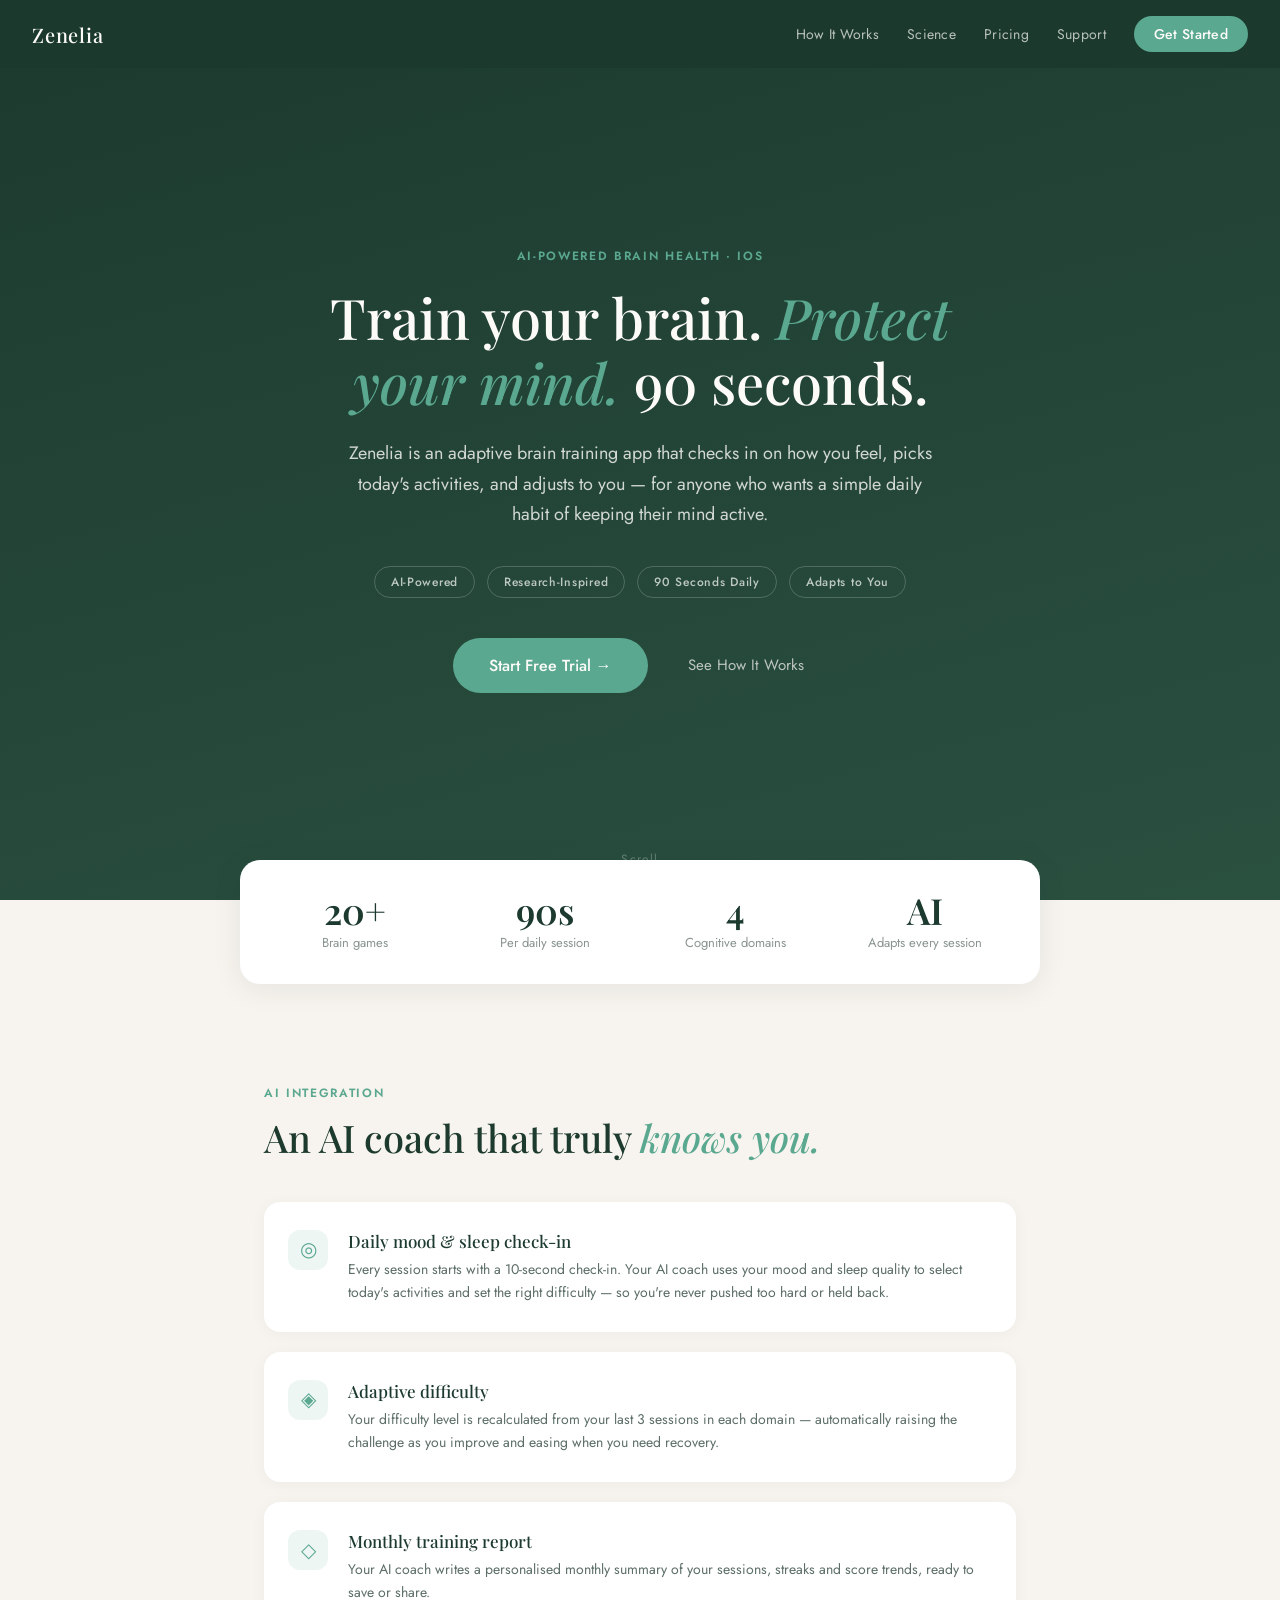
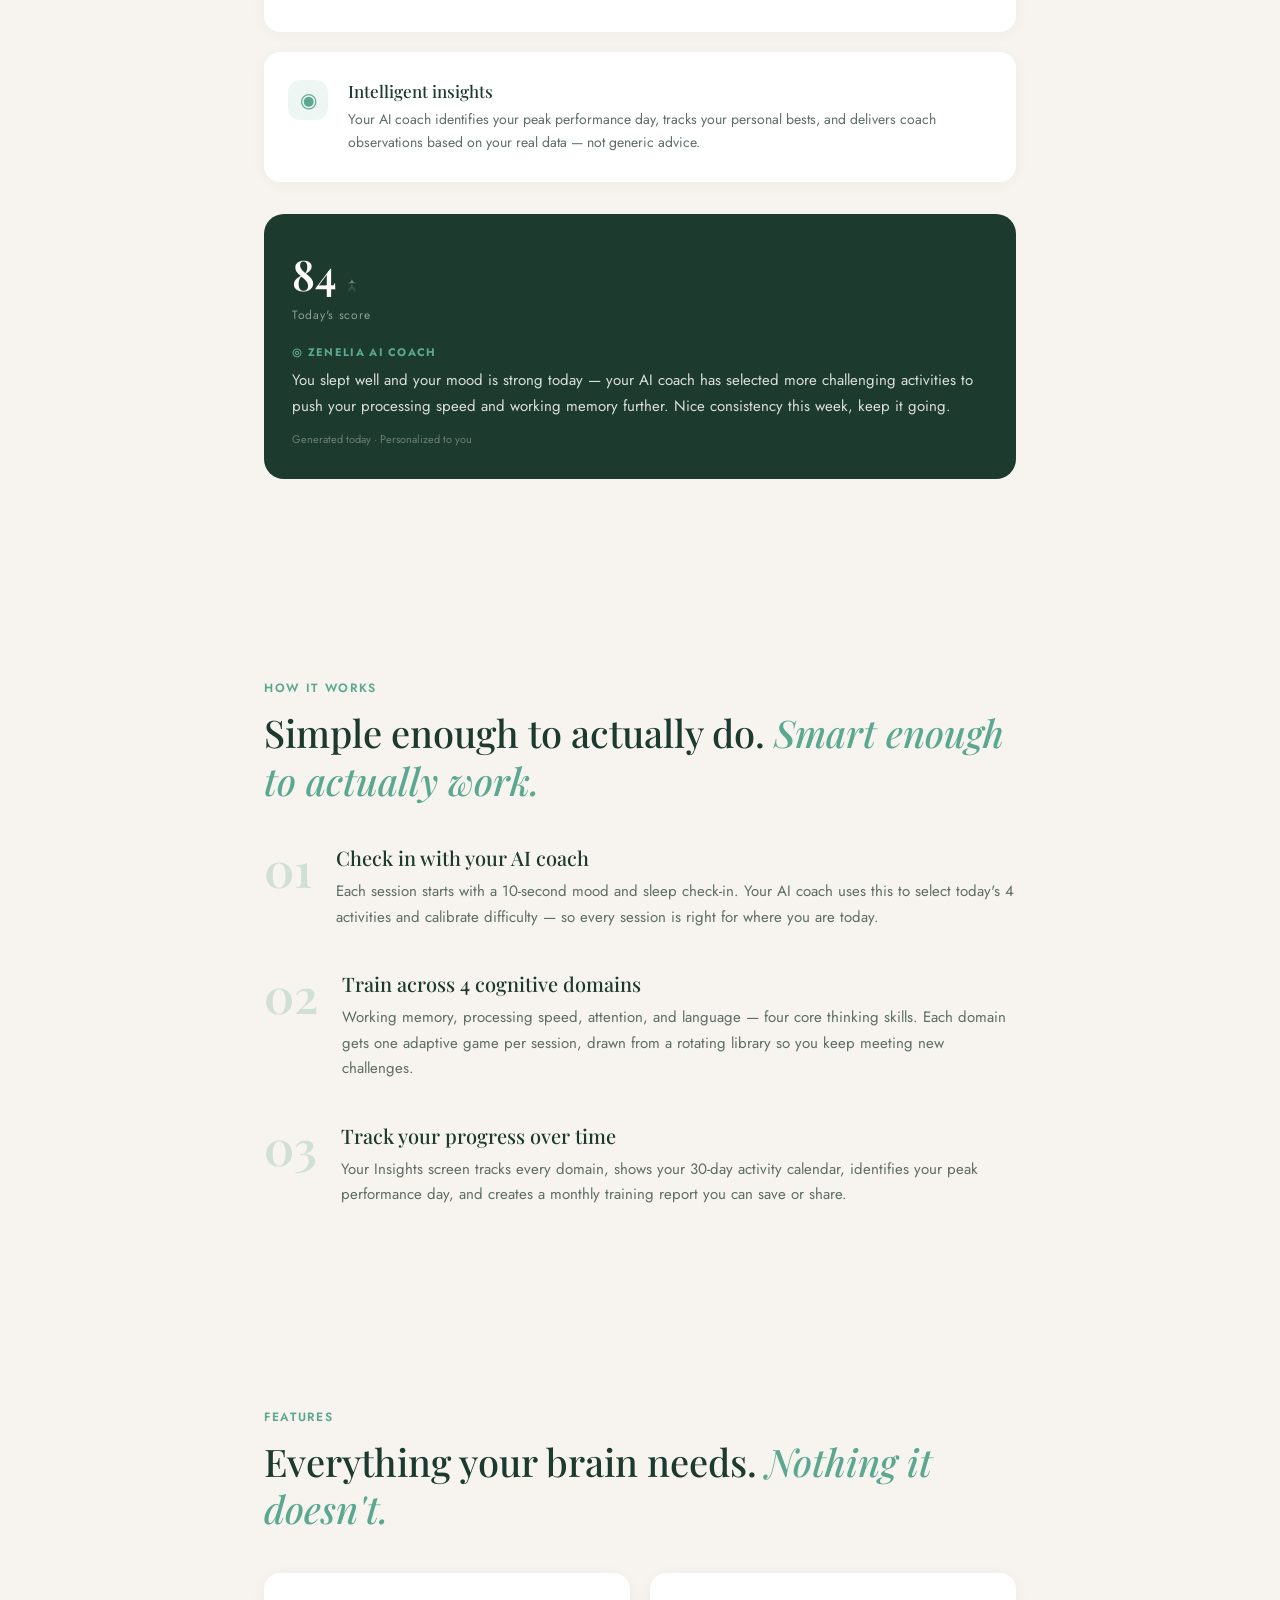
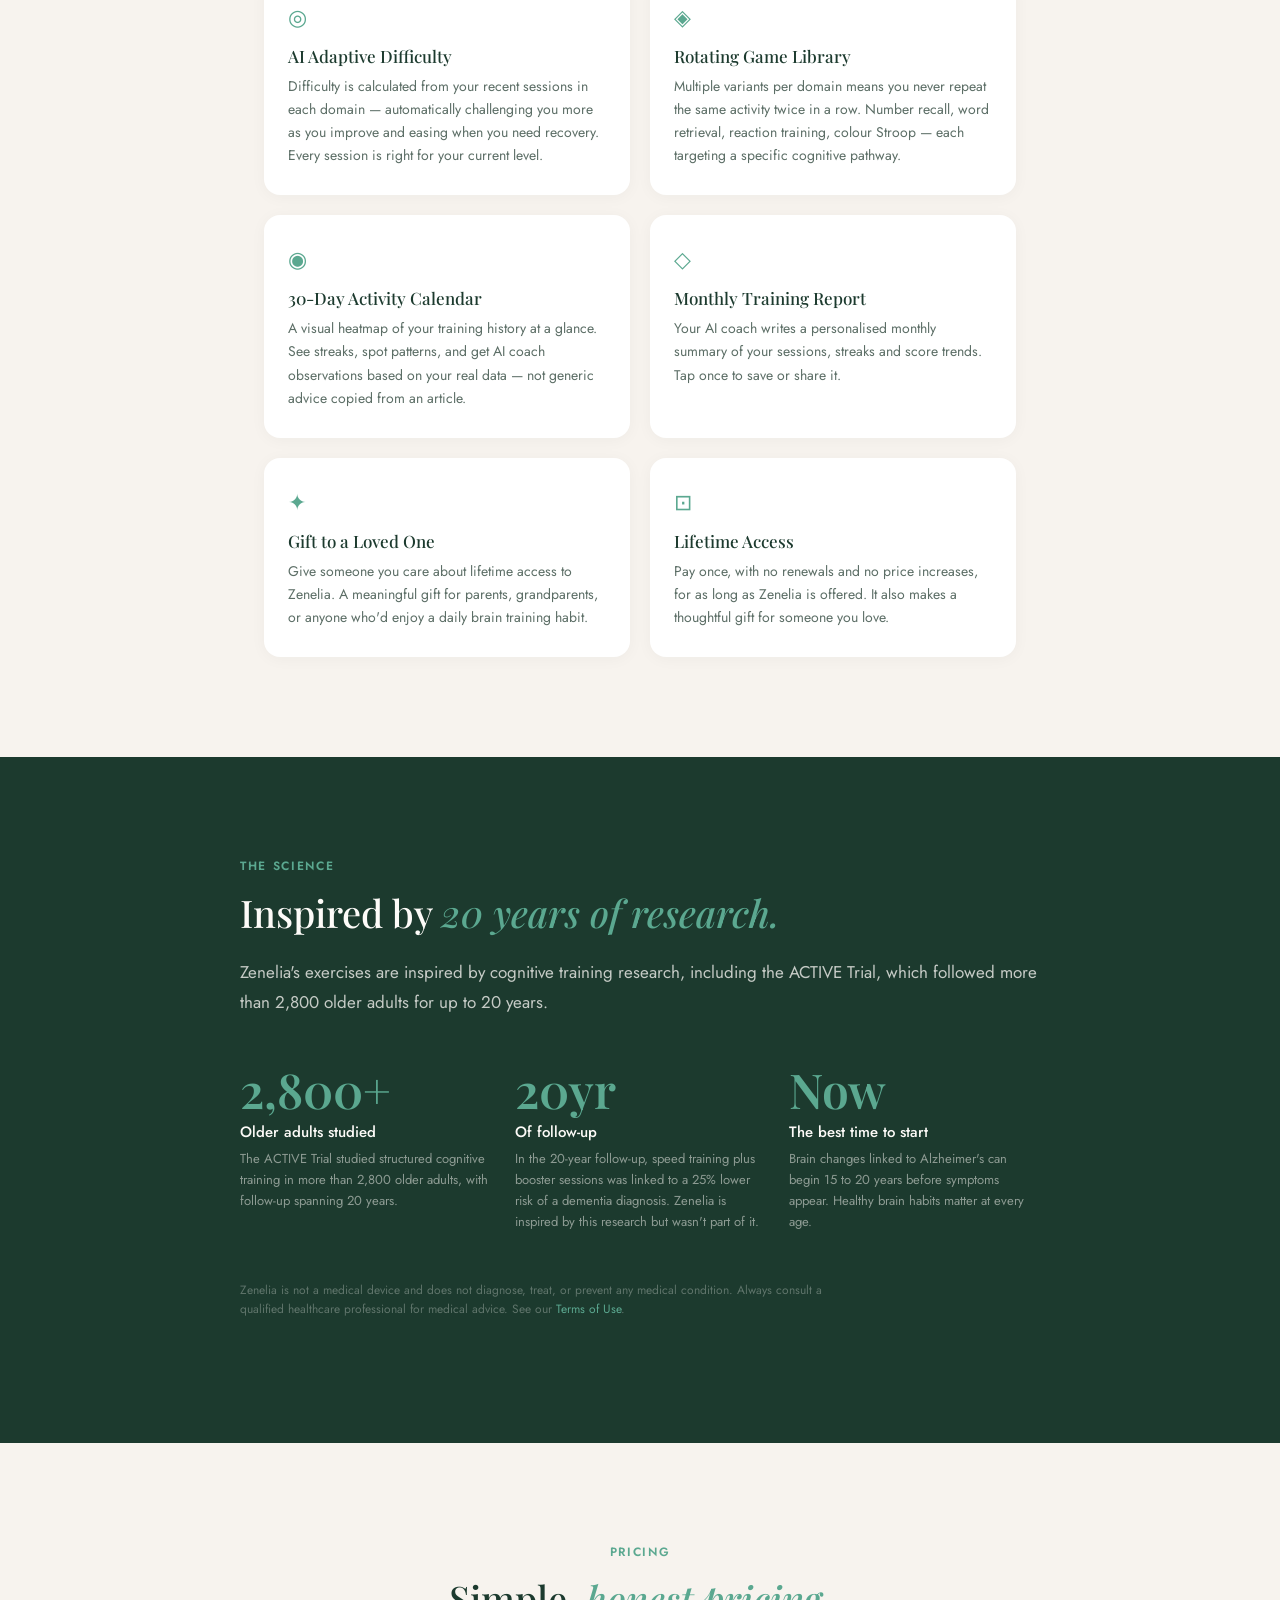
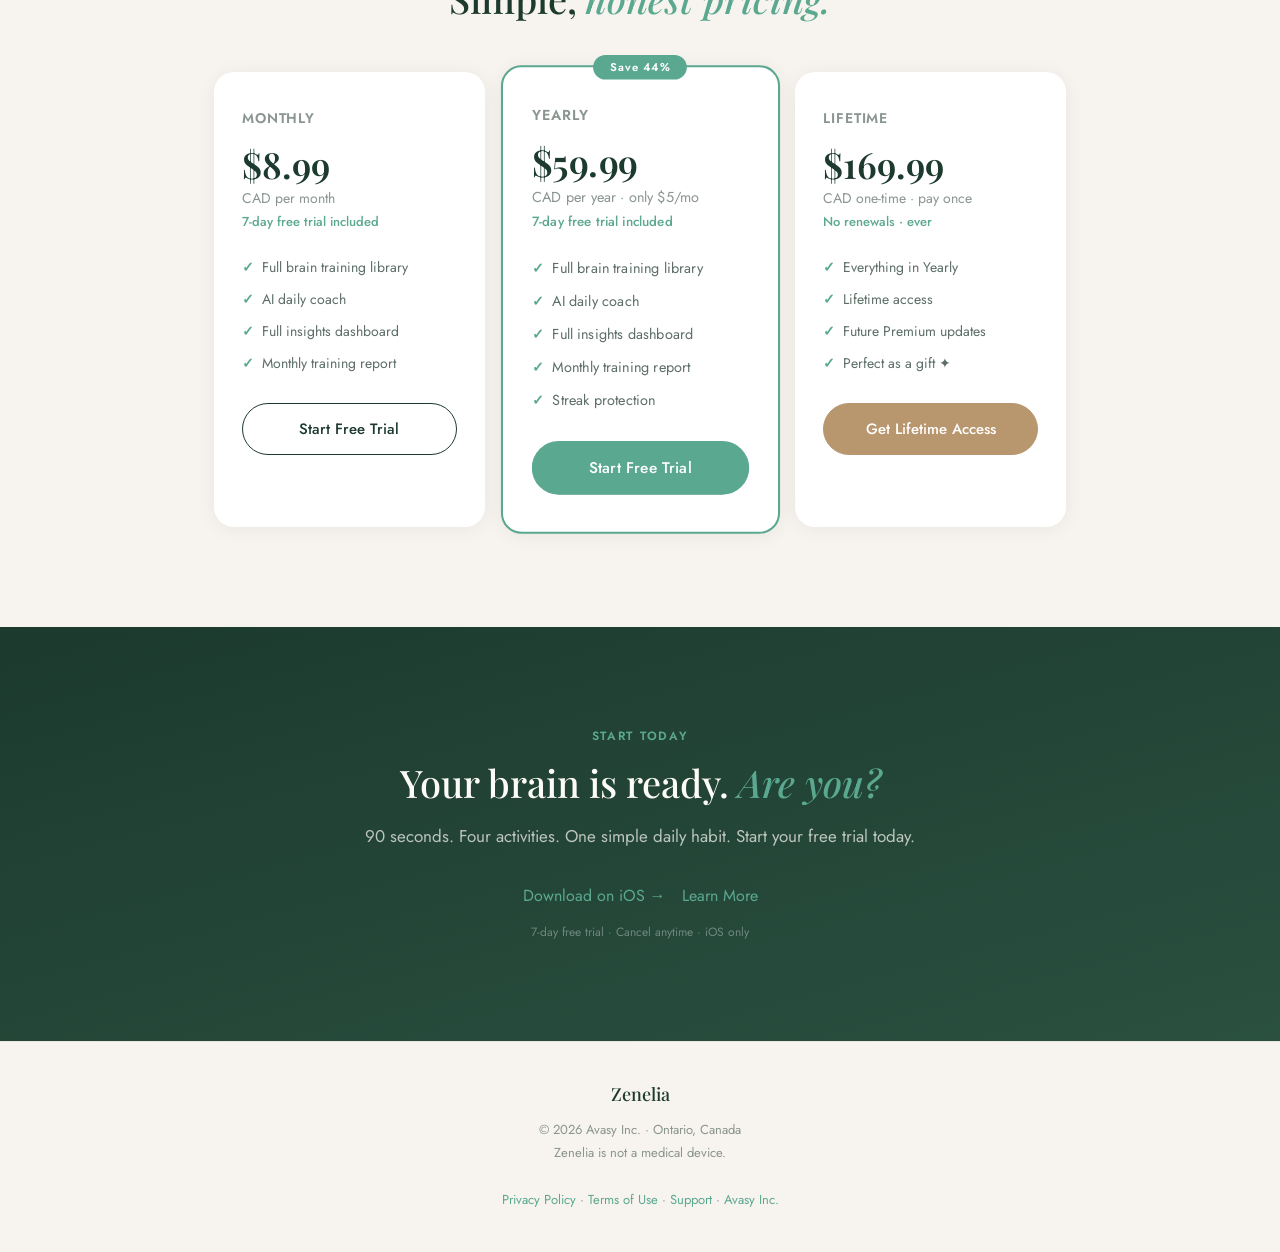
==== commit 1dee1a37: "3.0.0: Terms of Use and accurate claims" ====
--- a/index.html
+++ b/index.html
@@ -2,512 +2,346 @@
 <html lang="en">
 <head>
 <meta charset="UTF-8">
-<meta name="viewport" content="width=device-width, initial-scale=1.0">
+<meta name="viewport" content="width=device-width,initial-scale=1.0">
 <title>Zenelia — AI Brain Health. 90 Seconds a Day.</title>
-<meta name="description" content="Zenelia is an AI-powered cognitive training app that adapts to your brain daily. Research-backed. 90 seconds. Available on iOS.">
-<meta property="og:title" content="Zenelia — AI Brain Health. 90 Seconds a Day.">
-<meta property="og:description" content="An AI coach that reads your mood, adapts your training, and protects your mind for the long term.">
-<meta property="og:url" content="https://zenelia.health">
-<meta name="twitter:card" content="summary_large_image">
-<link rel="canonical" href="https://zenelia.health">
-<link rel="icon" type="image/svg+xml" href="data:image/svg+xml,<svg xmlns='http://www.w3.org/2000/svg' viewBox='0 0 32 32'><rect width='32' height='32' rx='6' fill='%231C3A2E'/><circle cx='16' cy='16' r='6' fill='none' stroke='%235BA890' stroke-width='1.5'/><circle cx='16' cy='16' r='3' fill='%235BA890'/></svg>">
+<meta name="description" content="Your personal AI brain training coach. Daily 90-second sessions across memory, speed, attention, and language. Inspired by cognitive training research.">
 <link rel="preconnect" href="https://fonts.googleapis.com">
-<link href="https://fonts.googleapis.com/css2?family=Cormorant+Garamond:ital,wght@0,300;0,400;0,500;1,300;1,400&family=Outfit:wght@300;400;500&family=DM+Mono:wght@300;400&display=swap" rel="stylesheet">
+<link href="https://fonts.googleapis.com/css2?family=Playfair+Display:ital,wght@0,400;0,500;0,600;0,700;1,400;1,500&family=Jost:wght@300;400;500;600;700&display=swap" rel="stylesheet">
 <style>
-:root {
-  --forest: #1C3A2E;
-  --forest-mid: #243f32;
-  --forest-light: #2d5040;
-  --seafoam: #5BA890;
-  --seafoam-soft: #7bbfaa;
-  --seafoam-pale: rgba(91,168,144,0.15);
-  --gold: #B8966E;
-  --gold-light: #d4b48a;
-  --parchment: #F7F3EE;
-  --warm-white: #FDFAF6;
-  --ink: #111e18;
-  --ink-soft: #3d5548;
-  --ink-ghost: #7a9a8e;
-}
-*,*::before,*::after{margin:0;padding:0;box-sizing:border-box;}
-html{scroll-behavior:smooth;}
-body{background:var(--warm-white);color:var(--ink);font-family:'Outfit',sans-serif;font-weight:300;overflow-x:hidden;}
-
-/* Grain */
-body::after{content:'';position:fixed;inset:0;background-image:url("data:image/svg+xml,%3Csvg viewBox='0 0 200 200' xmlns='http://www.w3.org/2000/svg'%3E%3Cfilter id='n'%3E%3CfeTurbulence type='fractalNoise' baseFrequency='0.85' numOctaves='4' stitchTiles='stitch'/%3E%3C/filter%3E%3Crect width='100%25' height='100%25' filter='url(%23n)' opacity='0.025'/%3E%3C/svg%3E");pointer-events:none;z-index:999;}
-
-/* Nav */
-nav{position:fixed;top:0;left:0;right:0;z-index:100;padding:22px 48px;display:flex;justify-content:space-between;align-items:center;transition:background .4s,box-shadow .4s;}
-nav.scrolled{background:rgba(253,250,246,0.95);backdrop-filter:blur(16px);box-shadow:0 1px 0 rgba(91,168,144,0.12);}
-.nav-logo{display:flex;align-items:center;gap:10px;text-decoration:none;}
-.nav-logo-mark{width:32px;height:32px;border-radius:8px;background:var(--forest);display:flex;align-items:center;justify-content:center;}
-.nav-logo-mark svg{width:18px;height:18px;}
-.nav-logo-text{font-family:'Cormorant Garamond',serif;font-size:20px;font-weight:400;color:var(--forest);letter-spacing:0.06em;}
-.nav-links{display:flex;gap:36px;list-style:none;align-items:center;}
-.nav-links a{font-family:'DM Mono',monospace;font-size:11px;letter-spacing:0.16em;text-transform:uppercase;color:var(--ink-soft);text-decoration:none;transition:color .3s;}
-.nav-links a:hover{color:var(--forest);}
-.nav-cta{background:var(--forest);color:var(--warm-white)!important;padding:10px 24px;border-radius:100px;transition:background .3s!important;}
-.nav-cta:hover{background:var(--forest-light)!important;}
-
-/* Hero */
-.hero{min-height:100vh;background:var(--forest);display:flex;align-items:center;position:relative;overflow:hidden;padding:120px 48px 80px;}
-.hero-glow{position:absolute;top:-200px;right:-200px;width:600px;height:600px;border-radius:50%;background:radial-gradient(circle,rgba(91,168,144,0.15) 0%,transparent 70%);}
-.hero-glow-2{position:absolute;bottom:-300px;left:-100px;width:500px;height:500px;border-radius:50%;background:radial-gradient(circle,rgba(184,150,110,0.08) 0%,transparent 70%);}
-.hero-grid{position:absolute;inset:0;background-image:linear-gradient(rgba(91,168,144,0.04) 1px,transparent 1px),linear-gradient(90deg,rgba(91,168,144,0.04) 1px,transparent 1px);background-size:48px 48px;mask-image:radial-gradient(ellipse 80% 80% at 50% 50%,black 20%,transparent 80%);}
-.hero-rings{position:absolute;right:8%;top:50%;transform:translateY(-50%);}
-.ring{position:absolute;border-radius:50%;border:1px solid;top:50%;left:50%;transform:translate(-50%,-50%);}
-.r1{width:80px;height:80px;border-color:rgba(91,168,144,0.8);animation:rpulse 3.5s ease-in-out infinite;}
-.r2{width:160px;height:160px;border-color:rgba(91,168,144,0.45);animation:rpulse 3.5s .5s ease-in-out infinite;}
-.r3{width:240px;height:240px;border-color:rgba(91,168,144,0.22);animation:rpulse 3.5s 1s ease-in-out infinite;}
-.r4{width:320px;height:320px;border-color:rgba(91,168,144,0.1);animation:rpulse 3.5s 1.5s ease-in-out infinite;}
-.r5{width:400px;height:400px;border-color:rgba(91,168,144,0.05);}
-.rdot{position:absolute;top:50%;left:50%;transform:translate(-50%,-50%);width:14px;height:14px;border-radius:50%;background:var(--seafoam);box-shadow:0 0 32px rgba(91,168,144,0.7),0 0 64px rgba(91,168,144,0.3);}
-.hero-content{position:relative;max-width:620px;}
-.hero-eyebrow{display:flex;align-items:center;gap:14px;margin-bottom:36px;opacity:0;animation:fadeUp .8s .1s ease forwards;}
-.eyebrow-line{width:32px;height:1px;background:var(--seafoam);}
-.eyebrow-text{font-family:'DM Mono',monospace;font-size:11px;letter-spacing:0.24em;text-transform:uppercase;color:var(--seafoam);}
-.hero h1{font-family:'Cormorant Garamond',serif;font-size:clamp(52px,7vw,96px);font-weight:300;line-height:1.0;letter-spacing:-0.02em;color:var(--warm-white);margin-bottom:28px;opacity:0;animation:fadeUp .8s .25s ease forwards;}
-.hero h1 em{font-style:italic;color:var(--seafoam-soft);}
-.hero-sub{font-size:17px;line-height:1.85;color:rgba(253,250,246,0.65);max-width:500px;margin-bottom:48px;opacity:0;animation:fadeUp .8s .4s ease forwards;}
-.hero-pills{display:flex;flex-wrap:wrap;gap:10px;margin-bottom:44px;opacity:0;animation:fadeUp .8s .52s ease forwards;}
-.pill{display:inline-flex;align-items:center;gap:8px;padding:8px 18px;border-radius:100px;background:rgba(91,168,144,0.12);border:1px solid rgba(91,168,144,0.25);font-family:'DM Mono',monospace;font-size:11px;letter-spacing:0.1em;color:var(--seafoam-soft);}
-.pill-dot{width:5px;height:5px;border-radius:50%;background:var(--seafoam);}
-.hero-actions{display:flex;gap:16px;flex-wrap:wrap;opacity:0;animation:fadeUp .8s .64s ease forwards;}
-.btn-primary{display:inline-flex;align-items:center;gap:10px;padding:16px 40px;background:var(--seafoam);color:var(--forest);font-family:'DM Mono',monospace;font-size:11px;letter-spacing:0.16em;text-transform:uppercase;text-decoration:none;border-radius:100px;font-weight:500;transition:all .3s;}
-.btn-primary:hover{background:var(--seafoam-soft);transform:translateY(-2px);}
-.btn-ghost{display:inline-flex;align-items:center;gap:10px;padding:16px 32px;background:transparent;color:rgba(253,250,246,0.6);font-family:'DM Mono',monospace;font-size:11px;letter-spacing:0.16em;text-transform:uppercase;text-decoration:none;border:1px solid rgba(253,250,246,0.15);border-radius:100px;transition:all .3s;}
-.btn-ghost:hover{border-color:rgba(253,250,246,0.35);color:rgba(253,250,246,0.9);}
-.hero-scroll{position:absolute;bottom:40px;left:48px;display:flex;align-items:center;gap:14px;opacity:0;animation:fadeUp .8s 1s ease forwards;}
-.scroll-line{width:48px;height:1px;background:linear-gradient(90deg,rgba(91,168,144,0.6),transparent);}
-.scroll-text{font-family:'DM Mono',monospace;font-size:10px;letter-spacing:0.2em;text-transform:uppercase;color:rgba(253,250,246,0.25);}
-
-/* Stats banner */
-.stats{background:var(--seafoam);padding:28px 48px;display:flex;align-items:center;justify-content:center;gap:64px;flex-wrap:wrap;}
+*{margin:0;padding:0;box-sizing:border-box;}
+:root{--forest:#1C3A2E;--parchment:#F7F3EE;--seafoam:#5BA890;--gold:#B8966E;--ink:#2C3E36;--inkSoft:#5C6E66;--inkGhost:#8a9590;--warmWhite:#FDFBF8;--rose:#C97070;}
+body{font-family:'Jost',sans-serif;background:var(--parchment);color:var(--forest);}
+a{color:var(--seafoam);text-decoration:none;}
+a:hover{text-decoration:underline;}
+
+/* NAV */
+nav{position:fixed;top:0;left:0;right:0;z-index:100;background:rgba(28,58,46,0.95);backdrop-filter:blur(12px);padding:16px 32px;display:flex;align-items:center;justify-content:space-between;}
+nav .logo{font-family:'Playfair Display',serif;font-size:20px;font-weight:500;color:var(--warmWhite);letter-spacing:0.04em;text-decoration:none;}
+nav .links{display:flex;gap:28px;align-items:center;}
+nav .links a{font-size:14px;color:rgba(253,251,248,0.7);text-decoration:none;font-weight:400;letter-spacing:0.02em;}
+nav .links a:hover{color:var(--warmWhite);}
+nav .links .cta{background:var(--seafoam);color:var(--warmWhite);padding:8px 20px;border-radius:100px;font-weight:500;}
+nav .links .cta:hover{background:#4E9680;text-decoration:none;}
+
+/* HERO */
+.hero{min-height:100vh;display:flex;flex-direction:column;align-items:center;justify-content:center;text-align:center;padding:120px 24px 80px;background:linear-gradient(165deg,var(--forest) 0%,#2A5040 100%);color:var(--warmWhite);position:relative;}
+.hero .badge{font-size:12px;font-weight:600;letter-spacing:0.14em;text-transform:uppercase;color:var(--seafoam);margin-bottom:20px;}
+.hero h1{font-family:'Playfair Display',serif;font-size:56px;font-weight:500;line-height:1.15;max-width:700px;margin-bottom:24px;}
+.hero h1 em{font-style:italic;color:var(--seafoam);}
+.hero .sub{font-size:18px;line-height:1.7;color:rgba(253,251,248,0.8);max-width:600px;margin-bottom:36px;}
+.hero .pills{display:flex;gap:12px;flex-wrap:wrap;justify-content:center;margin-bottom:40px;}
+.hero .pill{font-size:12px;font-weight:500;letter-spacing:0.06em;padding:6px 16px;border-radius:100px;border:1px solid rgba(255,255,255,0.2);color:rgba(255,255,255,0.7);}
+.hero .btns{display:flex;gap:16px;flex-wrap:wrap;justify-content:center;}
+.hero .btn-primary{background:var(--seafoam);color:var(--warmWhite);padding:16px 36px;border-radius:100px;font-size:16px;font-weight:500;text-decoration:none;transition:background 0.2s;}
+.hero .btn-primary:hover{background:#4E9680;text-decoration:none;}
+.hero .btn-secondary{color:rgba(253,251,248,0.7);padding:16px 24px;font-size:15px;text-decoration:none;}
+.hero .btn-secondary:hover{color:var(--warmWhite);text-decoration:none;}
+.hero .scroll-hint{position:absolute;bottom:32px;font-size:12px;color:rgba(255,255,255,0.3);letter-spacing:0.1em;}
+
+/* STATS BAR */
+.stats{display:grid;grid-template-columns:repeat(4,1fr);max-width:800px;margin:-40px auto 0;position:relative;z-index:10;background:#fff;border-radius:20px;box-shadow:0 4px 30px rgba(28,58,46,0.08);padding:32px 20px;}
 .stat{text-align:center;}
-.stat-num{font-family:'Cormorant Garamond',serif;font-size:38px;font-weight:400;color:var(--forest);line-height:1;margin-bottom:4px;}
-.stat-label{font-family:'DM Mono',monospace;font-size:10px;letter-spacing:0.18em;text-transform:uppercase;color:rgba(28,58,46,0.7);}
-.stat-div{width:1px;height:44px;background:rgba(28,58,46,0.18);}
-
-/* Sections */
-section{padding:120px 48px;}
-.section-inner{max-width:1100px;margin:0 auto;}
-.section-label{display:flex;align-items:center;gap:14px;font-family:'DM Mono',monospace;font-size:10px;letter-spacing:0.26em;text-transform:uppercase;color:var(--seafoam);margin-bottom:20px;}
-.section-label::before{content:'';width:32px;height:1px;background:var(--seafoam);flex-shrink:0;}
-.section-h2{font-family:'Cormorant Garamond',serif;font-size:clamp(36px,4.5vw,58px);font-weight:300;letter-spacing:-0.02em;line-height:1.1;margin-bottom:72px;}
-.section-h2 em{font-style:italic;color:var(--gold);}
-
-/* AI Section */
-.ai-section{background:var(--parchment);}
-.ai-grid{display:grid;grid-template-columns:1fr 1fr;gap:80px;align-items:center;}
-.ai-visual{position:relative;padding:40px;}
-.ai-card{background:var(--forest);border-radius:24px;padding:32px;position:relative;overflow:hidden;}
-.ai-card::before{content:'';position:absolute;top:0;left:0;right:0;height:2px;background:linear-gradient(90deg,transparent,var(--seafoam),transparent);}
-.ai-card-header{display:flex;gap:12px;align-items:center;margin-bottom:24px;}
-.ai-icon{width:40px;height:40px;border-radius:10px;background:rgba(91,168,144,0.15);border:1px solid rgba(91,168,144,0.2);display:flex;align-items:center;justify-content:center;font-size:18px;color:var(--seafoam);}
-.ai-card-title{font-family:'DM Mono',monospace;font-size:11px;letter-spacing:0.14em;text-transform:uppercase;color:var(--seafoam);}
-.ai-message{font-size:16px;line-height:1.8;color:rgba(253,250,246,0.88);margin-bottom:20px;}
-.ai-meta{font-family:'DM Mono',monospace;font-size:10px;letter-spacing:0.12em;color:rgba(253,250,246,0.3);text-transform:uppercase;}
-.ai-floating{position:absolute;top:-20px;right:-10px;background:var(--warm-white);border-radius:14px;padding:14px 18px;box-shadow:0 8px 32px rgba(28,58,46,0.12);border:1px solid rgba(91,168,144,0.15);}
-.ai-floating-label{font-family:'DM Mono',monospace;font-size:9px;letter-spacing:0.14em;text-transform:uppercase;color:var(--ink-ghost);margin-bottom:6px;}
-.ai-floating-val{font-family:'Cormorant Garamond',serif;font-size:22px;font-weight:400;color:var(--seafoam);}
-.ai-points{list-style:none;display:flex;flex-direction:column;gap:20px;}
-.ai-point{display:flex;gap:16px;align-items:flex-start;}
-.ai-point-icon{width:36px;height:36px;border-radius:10px;background:var(--seafoam-pale);display:flex;align-items:center;justify-content:center;font-size:16px;flex-shrink:0;color:var(--seafoam);}
-.ai-point-title{font-size:16px;font-weight:500;color:var(--ink);margin-bottom:4px;}
-.ai-point-body{font-size:14px;line-height:1.75;color:var(--ink-soft);}
-
-/* How it works */
-.how-section{background:var(--warm-white);}
-.steps{display:grid;grid-template-columns:repeat(3,1fr);gap:2px;}
-.step{background:var(--parchment);padding:48px 36px;border:1px solid rgba(91,168,144,0.08);transition:border-color .3s;}
-.step:hover{border-color:rgba(91,168,144,0.25);}
-.step-num{font-family:'Cormorant Garamond',serif;font-size:64px;font-weight:300;color:rgba(91,168,144,0.12);line-height:1;margin-bottom:24px;letter-spacing:-0.02em;}
-.step-title{font-family:'Cormorant Garamond',serif;font-size:24px;font-weight:400;color:var(--forest);margin-bottom:12px;}
-.step-body{font-size:15px;line-height:1.8;color:var(--ink-soft);}
-
-/* Features grid */
-.features-section{background:var(--parchment);}
-.features-grid{display:grid;grid-template-columns:1fr 1fr;gap:2px;}
-.feature{padding:44px 40px;background:var(--warm-white);border:1px solid rgba(91,168,144,0.08);transition:border-color .3s,background .3s;}
-.feature:hover{border-color:rgba(91,168,144,0.22);background:var(--parchment);}
-.feature-icon{font-size:24px;color:var(--seafoam);margin-bottom:18px;line-height:1;}
-.feature-title{font-family:'Cormorant Garamond',serif;font-size:22px;font-weight:400;color:var(--forest);margin-bottom:10px;}
-.feature-body{font-size:14px;line-height:1.85;color:var(--ink-soft);}
-
-/* Science */
-.science-section{background:var(--forest);position:relative;overflow:hidden;}
-.science-section::before{content:'';position:absolute;top:-200px;right:-200px;width:500px;height:500px;border-radius:50%;border:1px solid rgba(91,168,144,0.07);}
-.science-section::after{content:'';position:absolute;bottom:-300px;left:-100px;width:600px;height:600px;border-radius:50%;border:1px solid rgba(91,168,144,0.04);}
-.science-section .section-label{color:var(--seafoam);}
-.science-section .section-label::before{background:var(--seafoam);}
-.science-section .section-h2{color:var(--warm-white);}
-.science-intro{font-size:17px;line-height:1.85;color:rgba(253,250,246,0.6);max-width:520px;margin-bottom:64px;}
-.science-cards{display:grid;grid-template-columns:repeat(3,1fr);gap:2px;position:relative;}
-.science-card{padding:40px 32px;background:rgba(255,255,255,0.04);border:1px solid rgba(91,168,144,0.1);}
-.science-num{font-family:'Cormorant Garamond',serif;font-size:48px;font-weight:300;color:var(--seafoam-soft);line-height:1;margin-bottom:12px;}
-.science-title{font-size:14px;font-weight:500;color:var(--warm-white);margin-bottom:10px;letter-spacing:0.02em;}
-.science-body{font-size:14px;line-height:1.8;color:rgba(253,250,246,0.5);}
-.science-disclaimer{margin-top:48px;padding-top:28px;border-top:1px solid rgba(91,168,144,0.1);font-family:'DM Mono',monospace;font-size:11px;letter-spacing:0.08em;color:rgba(253,250,246,0.22);line-height:1.7;font-style:italic;}
-
-/* Pricing */
-.pricing-section{background:var(--warm-white);}
-.pricing-cards{display:grid;grid-template-columns:1fr 1.15fr 1fr;gap:2px;align-items:center;}
-.price-card{padding:48px 36px;background:var(--parchment);border:1px solid rgba(91,168,144,0.1);}
-.price-card.featured{background:var(--forest);padding:64px 40px;position:relative;}
-.price-badge{position:absolute;top:-14px;left:50%;transform:translateX(-50%);background:var(--seafoam);color:var(--forest);font-family:'DM Mono',monospace;font-size:10px;letter-spacing:0.16em;text-transform:uppercase;padding:4px 16px;border-radius:100px;font-weight:500;white-space:nowrap;}
-.price-label{font-family:'DM Mono',monospace;font-size:10px;letter-spacing:0.18em;text-transform:uppercase;color:var(--ink-ghost);margin-bottom:18px;}
-.price-card.featured .price-label{color:rgba(253,250,246,0.45);}
-.price-amount{font-family:'Cormorant Garamond',serif;font-size:52px;font-weight:300;color:var(--forest);line-height:1;margin-bottom:4px;}
-.price-card.featured .price-amount{color:var(--warm-white);}
-.price-period{font-size:14px;color:var(--ink-ghost);margin-bottom:6px;}
-.price-card.featured .price-period{color:rgba(253,250,246,0.45);}
-.price-save{font-family:'DM Mono',monospace;font-size:11px;color:var(--seafoam);letter-spacing:0.1em;margin-bottom:28px;}
-.price-card.featured .price-save{color:var(--seafoam-soft);}
-.price-features{list-style:none;margin-bottom:36px;}
-.price-features li{font-size:14px;color:var(--ink-soft);padding:9px 0;border-bottom:1px solid rgba(0,0,0,0.05);display:flex;align-items:center;gap:10px;}
-.price-card.featured .price-features li{color:rgba(253,250,246,0.75);border-color:rgba(255,255,255,0.07);}
-.price-features li::before{content:'◎';color:var(--seafoam);font-size:10px;flex-shrink:0;}
-.btn-price{display:block;text-align:center;padding:15px;font-family:'DM Mono',monospace;font-size:11px;letter-spacing:0.16em;text-transform:uppercase;text-decoration:none;border-radius:100px;transition:all .3s;}
-.btn-price-outline{border:1px solid rgba(91,168,144,0.3);color:var(--forest);}
-.btn-price-outline:hover{border-color:var(--seafoam);background:var(--seafoam-pale);}
-.btn-price-filled{background:var(--seafoam);color:var(--forest);font-weight:500;}
-.btn-price-filled:hover{background:var(--seafoam-soft);}
+.stat .num{font-family:'Playfair Display',serif;font-size:36px;font-weight:600;color:var(--forest);line-height:1;}
+.stat .label{font-size:13px;color:var(--inkGhost);margin-top:6px;line-height:1.4;}
+
+/* SECTIONS */
+.section{max-width:800px;margin:0 auto;padding:100px 24px;}
+.section-label{font-size:12px;font-weight:600;letter-spacing:0.14em;text-transform:uppercase;color:var(--seafoam);margin-bottom:12px;}
+.section h2{font-family:'Playfair Display',serif;font-size:38px;font-weight:500;line-height:1.25;margin-bottom:20px;color:var(--forest);}
+.section h2 em{font-style:italic;color:var(--seafoam);}
+.section p{font-size:17px;line-height:1.75;color:var(--inkSoft);margin-bottom:16px;}
+
+/* AI FEATURES */
+.ai-features{display:grid;gap:20px;margin-top:40px;}
+.ai-feat{display:flex;gap:20px;background:#fff;border-radius:16px;padding:28px 24px;box-shadow:0 2px 16px rgba(28,58,46,0.04);}
+.ai-feat .icon{width:40px;height:40px;display:flex;align-items:center;justify-content:center;font-size:20px;flex-shrink:0;background:rgba(91,168,144,0.1);border-radius:12px;color:var(--seafoam);}
+.ai-feat h3{font-family:'Playfair Display',serif;font-size:17px;font-weight:500;margin-bottom:6px;color:var(--forest);}
+.ai-feat p{font-size:14px;line-height:1.65;color:var(--inkSoft);margin-bottom:0;}
+
+/* AI COACH PREVIEW */
+.coach-preview{background:var(--forest);border-radius:20px;padding:32px 28px;margin-top:32px;color:var(--warmWhite);}
+.coach-preview .score{font-family:'Playfair Display',serif;font-size:42px;font-weight:600;margin-bottom:4px;}
+.coach-preview .score-label{font-size:12px;color:rgba(255,255,255,0.5);margin-bottom:20px;letter-spacing:0.06em;}
+.coach-preview .coach-tag{font-size:11px;font-weight:700;letter-spacing:0.12em;text-transform:uppercase;color:var(--seafoam);margin-bottom:8px;}
+.coach-preview .coach-msg{font-size:15px;line-height:1.7;color:rgba(253,251,248,0.85);}
+.coach-preview .coach-meta{font-size:11px;color:rgba(255,255,255,0.35);margin-top:12px;}
+
+/* HOW IT WORKS */
+.steps{display:grid;gap:40px;margin-top:40px;}
+.step{display:flex;gap:24px;}
+.step .num{font-family:'Playfair Display',serif;font-size:48px;font-weight:600;color:rgba(91,168,144,0.25);flex-shrink:0;line-height:1;}
+.step h3{font-family:'Playfair Display',serif;font-size:20px;font-weight:500;margin-bottom:8px;color:var(--forest);}
+.step p{font-size:15px;line-height:1.7;color:var(--inkSoft);margin-bottom:0;}
+
+/* FEATURE GRID */
+.features{display:grid;grid-template-columns:repeat(2,1fr);gap:20px;margin-top:40px;}
+.feat-card{background:#fff;border-radius:16px;padding:28px 24px;box-shadow:0 2px 16px rgba(28,58,46,0.04);}
+.feat-card .icon{font-size:22px;margin-bottom:12px;color:var(--seafoam);}
+.feat-card h3{font-family:'Playfair Display',serif;font-size:17px;font-weight:500;margin-bottom:8px;color:var(--forest);}
+.feat-card p{font-size:14px;line-height:1.65;color:var(--inkSoft);margin-bottom:0;}
+
+/* SCIENCE */
+.science{background:var(--forest);color:var(--warmWhite);padding:100px 24px;}
+.science .inner{max-width:800px;margin:0 auto;}
+.science h2{font-family:'Playfair Display',serif;font-size:38px;font-weight:500;color:var(--warmWhite);margin-bottom:20px;}
+.science h2 em{font-style:italic;color:var(--seafoam);}
+.science p{font-size:17px;line-height:1.75;color:rgba(253,251,248,0.75);margin-bottom:24px;}
+.science-stats{display:grid;grid-template-columns:repeat(3,1fr);gap:24px;margin-top:48px;}
+.science-stat .num{font-family:'Playfair Display',serif;font-size:48px;font-weight:600;color:var(--seafoam);line-height:1;}
+.science-stat .label{font-size:15px;font-weight:500;color:var(--warmWhite);margin-top:8px;margin-bottom:6px;}
+.science-stat .desc{font-size:13px;line-height:1.6;color:rgba(253,251,248,0.5);}
+.science .disclaimer{font-size:12px;color:rgba(253,251,248,0.3);margin-top:48px;line-height:1.6;max-width:600px;}
+
+/* PRICING */
+.pricing{max-width:900px;margin:0 auto;padding:100px 24px;text-align:center;}
+.pricing h2{font-family:'Playfair Display',serif;font-size:38px;font-weight:500;margin-bottom:48px;}
+.pricing h2 em{font-style:italic;color:var(--seafoam);}
+.price-grid{display:grid;grid-template-columns:repeat(3,1fr);gap:20px;}
+.price-card{background:#fff;border-radius:20px;padding:36px 28px;box-shadow:0 2px 20px rgba(28,58,46,0.06);text-align:left;position:relative;}
+.price-card.popular{border:2px solid var(--seafoam);transform:scale(1.03);}
+.price-card .badge{position:absolute;top:-12px;left:50%;transform:translateX(-50%);background:var(--seafoam);color:#fff;font-size:11px;font-weight:600;letter-spacing:0.08em;padding:4px 16px;border-radius:100px;white-space:nowrap;}
+.price-card .plan{font-size:14px;font-weight:600;color:var(--inkGhost);letter-spacing:0.06em;text-transform:uppercase;margin-bottom:12px;}
+.price-card .amount{font-family:'Playfair Display',serif;font-size:36px;font-weight:600;color:var(--forest);}
+.price-card .period{font-size:14px;color:var(--inkGhost);margin-bottom:4px;}
+.price-card .trial{font-size:13px;color:var(--seafoam);font-weight:500;margin-bottom:20px;}
+.price-card ul{list-style:none;padding:0;margin-bottom:24px;}
+.price-card li{font-size:14px;color:var(--inkSoft);padding:6px 0;padding-left:20px;position:relative;}
+.price-card li::before{content:'✓';position:absolute;left:0;color:var(--seafoam);font-weight:600;}
+.price-card .btn{display:block;text-align:center;padding:14px;border-radius:100px;font-size:15px;font-weight:500;text-decoration:none;transition:all 0.2s;}
+.price-card .btn-outline{border:1.5px solid var(--forest);color:var(--forest);}
+.price-card .btn-outline:hover{background:var(--forest);color:var(--warmWhite);text-decoration:none;}
+.price-card .btn-filled{background:var(--seafoam);color:#fff;border:1.5px solid var(--seafoam);}
+.price-card .btn-filled:hover{background:#4E9680;text-decoration:none;}
+.price-card .btn-gold{background:var(--gold);color:#fff;border:1.5px solid var(--gold);}
+.price-card .btn-gold:hover{background:#A88460;text-decoration:none;}
 
 /* CTA */
-.cta-section{background:var(--parchment);text-align:center;position:relative;overflow:hidden;}
-.cta-section::before{content:'';position:absolute;top:50%;left:50%;transform:translate(-50%,-50%);width:600px;height:600px;border-radius:50%;background:radial-gradient(circle,rgba(91,168,144,0.07) 0%,transparent 70%);}
-.cta-inner{position:relative;max-width:600px;margin:0 auto;}
-.cta-eyebrow{font-family:'DM Mono',monospace;font-size:11px;letter-spacing:0.22em;text-transform:uppercase;color:var(--seafoam);margin-bottom:24px;}
-.cta-h2{font-family:'Cormorant Garamond',serif;font-size:clamp(44px,6vw,76px);font-weight:300;color:var(--forest);line-height:1.05;letter-spacing:-0.02em;margin-bottom:24px;}
-.cta-h2 em{font-style:italic;color:var(--gold);}
-.cta-sub{font-size:16px;line-height:1.85;color:var(--ink-soft);margin-bottom:48px;}
-.cta-actions{display:flex;gap:16px;justify-content:center;flex-wrap:wrap;}
-.btn-forest{display:inline-flex;align-items:center;gap:10px;padding:18px 44px;background:var(--forest);color:var(--warm-white);font-family:'DM Mono',monospace;font-size:11px;letter-spacing:0.16em;text-transform:uppercase;text-decoration:none;border-radius:100px;transition:all .3s;}
-.btn-forest:hover{background:var(--forest-light);transform:translateY(-2px);}
-.cta-note{margin-top:24px;font-family:'DM Mono',monospace;font-size:11px;letter-spacing:0.12em;text-transform:uppercase;color:var(--ink-ghost);}
-
-/* Footer */
-footer{background:var(--forest);padding:60px 48px 40px;display:flex;justify-content:space-between;align-items:center;flex-wrap:wrap;gap:24px;}
-.footer-logo{font-family:'Cormorant Garamond',serif;font-size:24px;font-weight:300;color:var(--warm-white);letter-spacing:0.06em;}
-.footer-center{font-family:'DM Mono',monospace;font-size:10px;letter-spacing:0.14em;color:rgba(253,250,246,0.22);text-transform:uppercase;text-align:center;}
-.footer-links{display:flex;gap:28px;}
-.footer-links a{font-family:'DM Mono',monospace;font-size:10px;letter-spacing:0.14em;text-transform:uppercase;color:rgba(253,250,246,0.3);text-decoration:none;transition:color .3s;}
-.footer-links a:hover{color:var(--seafoam-soft);}
-
-/* Animations */
-@keyframes fadeUp{from{opacity:0;transform:translateY(24px)}to{opacity:1;transform:translateY(0)}}
-@keyframes rpulse{0%,100%{opacity:.6;transform:translate(-50%,-50%) scale(1)}50%{opacity:1;transform:translate(-50%,-50%) scale(1.04)}}
-.reveal{opacity:0;transform:translateY(28px);transition:opacity .9s ease,transform .9s ease;}
-.reveal.visible{opacity:1;transform:translateY(0);}
-.reveal-d1{transition-delay:.1s;}.reveal-d2{transition-delay:.2s;}.reveal-d3{transition-delay:.32s;}
-
-/* Responsive */
-@media(max-width:900px){
-  nav{padding:18px 24px;}
-  .nav-links{display:none;}
-  .hero{padding:100px 24px 80px;}
-  .hero-rings{display:none;}
-  section{padding:80px 24px;}
-  .ai-grid,.steps,.features-grid,.science-cards,.pricing-cards{grid-template-columns:1fr;}
-  .price-card.featured{padding:56px 36px;}
-  footer{padding:48px 24px;flex-direction:column;text-align:center;}
-  .stats{gap:32px;padding:28px 24px;}
-  .stat-div{display:none;}
+.cta-section{background:linear-gradient(165deg,var(--forest),#2A5040);color:var(--warmWhite);padding:100px 24px;text-align:center;}
+.cta-section h2{font-family:'Playfair Display',serif;font-size:38px;font-weight:500;margin-bottom:16px;}
+.cta-section h2 em{font-style:italic;color:var(--seafoam);}
+.cta-section p{font-size:17px;color:rgba(253,251,248,0.7);margin-bottom:36px;max-width:600px;margin-left:auto;margin-right:auto;}
+.cta-section .btns{display:flex;gap:16px;justify-content:center;flex-wrap:wrap;margin-bottom:16px;}
+.cta-section .fine{font-size:12px;color:rgba(255,255,255,0.35);margin-top:16px;}
+
+/* FOOTER */
+footer{padding:40px 24px;text-align:center;border-top:1px solid #e8e4de;}
+footer .logo{font-family:'Playfair Display',serif;font-size:18px;font-weight:500;color:var(--forest);margin-bottom:12px;}
+footer .copy{font-size:13px;color:var(--inkGhost);line-height:1.8;}
+footer .copy a{color:var(--seafoam);text-decoration:none;}
+
+/* MOBILE */
+@media(max-width:768px){
+  nav .links a:not(.cta){display:none;}
+  .hero h1{font-size:36px;}
+  .stats{grid-template-columns:repeat(2,1fr);gap:20px;margin:-30px 16px 0;padding:24px 16px;}
+  .stat .num{font-size:28px;}
+  .features{grid-template-columns:1fr;}
+  .science-stats{grid-template-columns:1fr;gap:32px;}
+  .price-grid{grid-template-columns:1fr;max-width:400px;margin:0 auto;}
+  .price-card.popular{transform:none;}
+  .section h2,.science h2,.pricing h2,.cta-section h2{font-size:28px;}
 }
 </style>
 </head>
 <body>
 
-<nav id="nav">
-  <a href="/" class="nav-logo">
-    <div class="nav-logo-mark">
-      <svg viewBox="0 0 18 18" fill="none"><circle cx="9" cy="9" r="5" stroke="#5BA890" stroke-width="1.2"/><circle cx="9" cy="9" r="2.5" fill="#5BA890"/></svg>
-    </div>
-    <span class="nav-logo-text">Zenelia</span>
-  </a>
-  <ul class="nav-links">
-    <li><a href="#how">How It Works</a></li>
-    <li><a href="#science">Science</a></li>
-    <li><a href="#pricing">Pricing</a></li>
-    <li><a href="support.html">Support</a></li>
-    <li><a href="#pricing" class="nav-cta">Get Started</a></li>
-  </ul>
+<nav>
+  <a href="/" class="logo">Zenelia</a>
+  <div class="links">
+    <a href="#how">How It Works</a>
+    <a href="#science">Science</a>
+    <a href="#pricing">Pricing</a>
+    <a href="/support.html">Support</a>
+    <a href="#pricing" class="cta">Get Started</a>
+  </div>
 </nav>
 
-<!-- Hero -->
 <section class="hero">
-  <div class="hero-glow"></div>
-  <div class="hero-glow-2"></div>
-  <div class="hero-grid"></div>
-  <div class="hero-rings">
-    <div style="position:relative;width:400px;height:400px;">
-      <div class="ring r5"></div>
-      <div class="ring r4"></div>
-      <div class="ring r3"></div>
-      <div class="ring r2"></div>
-      <div class="ring r1"></div>
-      <div class="rdot"></div>
-    </div>
-  </div>
-  <div class="hero-content">
-    <div class="hero-eyebrow">
-      <div class="eyebrow-line"></div>
-      <span class="eyebrow-text">AI-Powered Brain Health · iOS</span>
-    </div>
-    <h1>Train your brain.<br><em>Protect your mind.</em><br>90 seconds.</h1>
-    <p class="hero-sub">Zenelia is an adaptive cognitive training app that reads how you feel, selects today's activities, and builds the mental resilience that research says matters most — for anyone who wants to think better and protect their future.</p>
-    <div class="hero-pills">
-      <span class="pill"><span class="pill-dot"></span>AI-Powered</span>
-      <span class="pill"><span class="pill-dot"></span>Research-Backed</span>
-      <span class="pill"><span class="pill-dot"></span>90 Seconds Daily</span>
-      <span class="pill"><span class="pill-dot"></span>Adapts to You</span>
-    </div>
-    <div class="hero-actions">
-      <a href="#pricing" class="btn-primary">Start Free Trial →</a>
-      <a href="#how" class="btn-ghost">See How It Works</a>
-    </div>
-  </div>
-  <div class="hero-scroll">
-    <div class="scroll-line"></div>
-    <span class="scroll-text">Scroll</span>
-  </div>
-</section>
-
-<!-- Stats -->
+  <div class="badge">AI-Powered Brain Health · iOS</div>
+  <h1>Train your brain. <em>Protect your mind.</em> 90&nbsp;seconds.</h1>
+  <p class="sub">Zenelia is an adaptive brain training app that checks in on how you feel, picks today's activities, and adjusts to you — for anyone who wants a simple daily habit of keeping their mind active.</p>
+  <div class="pills">
+    <span class="pill">AI-Powered</span>
+    <span class="pill">Research-Inspired</span>
+    <span class="pill">90 Seconds Daily</span>
+    <span class="pill">Adapts to You</span>
+  </div>
+  <div class="btns">
+    <a class="btn-primary" href="#pricing">Start Free Trial →</a>
+    <a class="btn-secondary" href="#how">See How It Works</a>
+  </div>
+  <div class="scroll-hint">Scroll</div>
+</section>
+
 <div class="stats">
-  <div class="stat"><div class="stat-num">29%</div><div class="stat-label">Dementia risk reduction*</div></div>
-  <div class="stat-div"></div>
-  <div class="stat"><div class="stat-num">90s</div><div class="stat-label">Per daily session</div></div>
-  <div class="stat-div"></div>
-  <div class="stat"><div class="stat-num">4</div><div class="stat-label">Cognitive domains</div></div>
-  <div class="stat-div"></div>
-  <div class="stat"><div class="stat-num">AI</div><div class="stat-label">Adapts every session</div></div>
+  <div class="stat"><div class="num">20+</div><div class="label">Brain games</div></div>
+  <div class="stat"><div class="num">90s</div><div class="label">Per daily session</div></div>
+  <div class="stat"><div class="num">4</div><div class="label">Cognitive domains</div></div>
+  <div class="stat"><div class="num">AI</div><div class="label">Adapts every session</div></div>
 </div>
 
-<!-- AI Section -->
-<section class="ai-section" id="ai">
-  <div class="section-inner">
-    <div class="ai-grid">
-      <div class="reveal">
-        <p class="section-label">AI Integration</p>
-        <h2 class="section-h2">An AI coach that truly <em>knows you.</em></h2>
-        <ul class="ai-points">
-          <li class="ai-point">
-            <div class="ai-point-icon">◎</div>
-            <div><div class="ai-point-title">Daily mood & sleep check-in</div><div class="ai-point-body">Every session starts with a 10-second check-in. Your AI coach uses your mood and sleep quality to select today's activities and set the right difficulty — so you're never pushed too hard or held back.</div></div>
-          </li>
-          <li class="ai-point">
-            <div class="ai-point-icon">◈</div>
-            <div><div class="ai-point-title">Adaptive difficulty</div><div class="ai-point-body">Your difficulty level is recalculated from your last 3 sessions in each domain — automatically raising the challenge as you improve and easing when you need recovery.</div></div>
-          </li>
-          <li class="ai-point">
-            <div class="ai-point-icon">◇</div>
-            <div><div class="ai-point-title">Monthly health report</div><div class="ai-point-body">Your AI coach writes a personalised monthly report covering your cognitive strengths, areas to focus on, and a GP-shareable summary — generated in seconds.</div></div>
-          </li>
-          <li class="ai-point">
-            <div class="ai-point-icon">◉</div>
-            <div><div class="ai-point-title">Intelligent insights</div><div class="ai-point-body">Your AI coach identifies your peak performance day, tracks your personal bests, and delivers coach observations based on your real data — not generic advice.</div></div>
-          </li>
-        </ul>
+<section class="section">
+  <div class="section-label">AI Integration</div>
+  <h2>An AI coach that truly <em>knows you.</em></h2>
+
+  <div class="ai-features">
+    <div class="ai-feat">
+      <div class="icon">◎</div>
+      <div><h3>Daily mood & sleep check-in</h3><p>Every session starts with a 10-second check-in. Your AI coach uses your mood and sleep quality to select today's activities and set the right difficulty — so you're never pushed too hard or held back.</p></div>
+    </div>
+    <div class="ai-feat">
+      <div class="icon">◈</div>
+      <div><h3>Adaptive difficulty</h3><p>Your difficulty level is recalculated from your last 3 sessions in each domain — automatically raising the challenge as you improve and easing when you need recovery.</p></div>
+    </div>
+    <div class="ai-feat">
+      <div class="icon">◇</div>
+      <div><h3>Monthly training report</h3><p>Your AI coach writes a personalised monthly summary of your sessions, streaks and score trends, ready to save or share.</p></div>
+    </div>
+    <div class="ai-feat">
+      <div class="icon">◉</div>
+      <div><h3>Intelligent insights</h3><p>Your AI coach identifies your peak performance day, tracks your personal bests, and delivers coach observations based on your real data — not generic advice.</p></div>
+    </div>
+  </div>
+
+  <div class="coach-preview">
+    <div class="score">84 <span style="font-size:20px;color:rgba(255,255,255,0.4)">↑</span></div>
+    <div class="score-label">Today's score</div>
+    <div class="coach-tag">◎ Zenelia AI Coach</div>
+    <div class="coach-msg">You slept well and your mood is strong today — your AI coach has selected more challenging activities to push your processing speed and working memory further. Nice consistency this week, keep it going.</div>
+    <div class="coach-meta">Generated today · Personalized to you</div>
+  </div>
+</section>
+
+<section class="section" id="how">
+  <div class="section-label">How It Works</div>
+  <h2>Simple enough to actually do. <em>Smart enough to actually work.</em></h2>
+
+  <div class="steps">
+    <div class="step">
+      <div class="num">01</div>
+      <div><h3>Check in with your AI coach</h3><p>Each session starts with a 10-second mood and sleep check-in. Your AI coach uses this to select today's 4 activities and calibrate difficulty — so every session is right for where you are today.</p></div>
+    </div>
+    <div class="step">
+      <div class="num">02</div>
+      <div><h3>Train across 4 cognitive domains</h3><p>Working memory, processing speed, attention, and language — four core thinking skills. Each domain gets one adaptive game per session, drawn from a rotating library so you keep meeting new challenges.</p></div>
+    </div>
+    <div class="step">
+      <div class="num">03</div>
+      <div><h3>Track your progress over time</h3><p>Your Insights screen tracks every domain, shows your 30-day activity calendar, identifies your peak performance day, and creates a monthly training report you can save or share.</p></div>
+    </div>
+  </div>
+</section>
+
+<section class="section">
+  <div class="section-label">Features</div>
+  <h2>Everything your brain needs. <em>Nothing it doesn't.</em></h2>
+
+  <div class="features">
+    <div class="feat-card"><div class="icon">◎</div><h3>AI Adaptive Difficulty</h3><p>Difficulty is calculated from your recent sessions in each domain — automatically challenging you more as you improve and easing when you need recovery. Every session is right for your current level.</p></div>
+    <div class="feat-card"><div class="icon">◈</div><h3>Rotating Game Library</h3><p>Multiple variants per domain means you never repeat the same activity twice in a row. Number recall, word retrieval, reaction training, colour Stroop — each targeting a specific cognitive pathway.</p></div>
+    <div class="feat-card"><div class="icon">◉</div><h3>30-Day Activity Calendar</h3><p>A visual heatmap of your training history at a glance. See streaks, spot patterns, and get AI coach observations based on your real data — not generic advice copied from an article.</p></div>
+    <div class="feat-card"><div class="icon">◇</div><h3>Monthly Training Report</h3><p>Your AI coach writes a personalised monthly summary of your sessions, streaks and score trends. Tap once to save or share it.</p></div>
+    <div class="feat-card"><div class="icon">✦</div><h3>Gift to a Loved One</h3><p>Give someone you care about lifetime access to Zenelia. A meaningful gift for parents, grandparents, or anyone who'd enjoy a daily brain training habit.</p></div>
+    <div class="feat-card"><div class="icon">⊡</div><h3>Lifetime Access</h3><p>Pay once, with no renewals and no price increases, for as long as Zenelia is offered. It also makes a thoughtful gift for someone you love.</p></div>
+  </div>
+</section>
+
+<section class="science" id="science">
+  <div class="inner">
+    <div class="section-label" style="color:var(--seafoam);">The Science</div>
+    <h2>Inspired by <em>20 years of research.</em></h2>
+    <p>Zenelia's exercises are inspired by cognitive training research, including the ACTIVE Trial, which followed more than 2,800 older adults for up to 20 years.</p>
+
+    <div class="science-stats">
+      <div class="science-stat">
+        <div class="num">2,800+</div>
+        <div class="label">Older adults studied</div>
+        <div class="desc">The ACTIVE Trial studied structured cognitive training in more than 2,800 older adults, with follow-up spanning 20 years.</div>
       </div>
-      <div class="reveal reveal-d2">
-        <div class="ai-visual">
-          <div class="ai-floating">
-            <div class="ai-floating-label">Today's score</div>
-            <div class="ai-floating-val">84 ↑</div>
-          </div>
-          <div class="ai-card">
-            <div class="ai-card-header">
-              <div class="ai-icon">◎</div>
-              <div class="ai-card-title">Zenelia AI Coach</div>
-            </div>
-            <p class="ai-message">You slept well and your mood is strong today — your AI coach has selected more challenging activities to push your processing speed and working memory further. Your consistency this week is building real cognitive reserve.</p>
-            <div class="ai-meta">Generated today · Personalized to you</div>
-          </div>
-        </div>
+      <div class="science-stat">
+        <div class="num">20yr</div>
+        <div class="label">Of follow-up</div>
+        <div class="desc">In the 20-year follow-up, speed training plus booster sessions was linked to a 25% lower risk of a dementia diagnosis. Zenelia is inspired by this research but wasn't part of it.</div>
       </div>
-    </div>
-  </div>
-</section>
-
-<!-- How it works -->
-<section class="how-section" id="how">
-  <div class="section-inner">
-    <p class="section-label reveal">How It Works</p>
-    <h2 class="section-h2 reveal">Simple enough to actually do.<br><em>Smart enough to actually work.</em></h2>
-    <div class="steps">
-      <div class="step reveal reveal-d1">
-        <div class="step-num">01</div>
-        <h3 class="step-title">Check in with your AI coach</h3>
-        <p class="step-body">Each session starts with a 10-second mood and sleep check-in. Your AI coach uses this to select today's 4 activities and calibrate difficulty — so every session is right for where you are today.</p>
+      <div class="science-stat">
+        <div class="num">Now</div>
+        <div class="label">The best time to start</div>
+        <div class="desc">Brain changes linked to Alzheimer's can begin 15 to 20 years before symptoms appear. Healthy brain habits matter at every age.</div>
       </div>
-      <div class="step reveal reveal-d2">
-        <div class="step-num">02</div>
-        <h3 class="step-title">Train across 4 cognitive domains</h3>
-        <p class="step-body">Working memory, processing speed, attention, and language — the four domains most strongly linked to cognitive reserve. Each domain gets one adaptive game per session, drawn from a rotating library so your brain never adapts and stops growing.</p>
-      </div>
-      <div class="step reveal reveal-d3">
-        <div class="step-num">03</div>
-        <h3 class="step-title">Track your progress over time</h3>
-        <p class="step-body">Your Insights screen tracks every domain, shows your 30-day activity calendar, identifies your peak performance day, and generates a monthly AI health report you can share with your GP.</p>
-      </div>
-    </div>
-  </div>
-</section>
-
-<!-- Features -->
-<section class="features-section">
-  <div class="section-inner">
-    <p class="section-label reveal">Features</p>
-    <h2 class="section-h2 reveal">Everything your brain needs.<br><em>Nothing it doesn't.</em></h2>
-    <div class="features-grid">
-      <div class="feature reveal reveal-d1">
-        <div class="feature-icon">◎</div>
-        <h3 class="feature-title">AI Adaptive Difficulty</h3>
-        <p class="feature-body">Difficulty is calculated from your recent sessions in each domain — automatically challenging you more as you improve and easing when you need recovery. Every session is right for your current level.</p>
-      </div>
-      <div class="feature reveal reveal-d2">
-        <div class="feature-icon">◈</div>
-        <h3 class="feature-title">Rotating Game Library</h3>
-        <p class="feature-body">Multiple variants per domain means you never repeat the same activity twice in a row. Number recall, word retrieval, reaction training, colour Stroop — each targeting a specific cognitive pathway.</p>
-      </div>
-      <div class="feature reveal reveal-d1">
-        <div class="feature-icon">◉</div>
-        <h3 class="feature-title">30-Day Activity Calendar</h3>
-        <p class="feature-body">A visual heatmap of your training history at a glance. See streaks, spot patterns, and get AI coach observations based on your real data — not generic advice copied from an article.</p>
-      </div>
-      <div class="feature reveal reveal-d2">
-        <div class="feature-icon">◇</div>
-        <h3 class="feature-title">Monthly Health Report</h3>
-        <p class="feature-body">Your AI coach writes a personalised monthly report covering your strengths, focus areas, and a brief summary you can share with your GP. Tap once — ready in seconds.</p>
-      </div>
-      <div class="feature reveal reveal-d1">
-        <div class="feature-icon">✦</div>
-        <h3 class="feature-title">Family Sharing</h3>
-        <p class="feature-body">Invite a loved one and train together. See each other's streaks and progress — because habits are easier to build when someone else is building them too.</p>
-      </div>
-      <div class="feature reveal reveal-d2">
-        <div class="feature-icon">⊡</div>
-        <h3 class="feature-title">Lifetime Access</h3>
-        <p class="feature-body">Pay once, use forever. No annual renewals, no price increases. A one-time investment in decades of cognitive health — and makes the perfect gift for someone you love.</p>
-      </div>
-    </div>
-  </div>
-</section>
-
-<!-- Science -->
-<section class="science-section" id="science">
-  <div class="section-inner" style="position:relative;">
-    <p class="section-label reveal">The Science</p>
-    <h2 class="section-h2 reveal">Built on research,<br><em>not promises.</em></h2>
-    <p class="science-intro reveal">Zenelia is informed by decades of cognitive neuroscience and the landmark ACTIVE Trial — the most rigorous long-term study of cognitive training ever conducted.</p>
-    <div class="science-cards">
-      <div class="science-card reveal reveal-d1">
-        <div class="science-num">29%</div>
-        <div class="science-title">Dementia risk reduction</div>
-        <div class="science-body">The ACTIVE Trial 20-year follow-up found that speed-of-processing training may reduce dementia risk by up to 29% — the strongest result in the field to date.</div>
-      </div>
-      <div class="science-card reveal reveal-d2">
-        <div class="science-num">20yr</div>
-        <div class="science-title">Longitudinal evidence</div>
-        <div class="science-body">Participants were followed for two decades. The cognitive benefits of consistent training persisted long after the training period ended.</div>
-      </div>
-      <div class="science-card reveal reveal-d3">
-        <div class="science-num">Now</div>
-        <div class="science-title">The best time to start</div>
-        <div class="science-body">Brain changes linked to Alzheimer's begin 15–20 years before symptoms appear. The earlier you build cognitive reserve, the greater the protection — but it's never too early or too late.</div>
-      </div>
-    </div>
-    <p class="science-disclaimer">* ACTIVE Trial 20-year follow-up study. Zenelia uses language consistent with research findings. Zenelia is not a medical device and does not diagnose, treat, or prevent any medical condition. Always consult a qualified healthcare professional for medical advice.</p>
-  </div>
-</section>
-
-<!-- Pricing -->
-<section class="pricing-section" id="pricing">
-  <div class="section-inner">
-    <p class="section-label reveal">Pricing</p>
-    <h2 class="section-h2 reveal">Invest in your <em>future mind.</em></h2>
-    <div class="pricing-cards">
-      <div class="price-card reveal reveal-d1">
-        <div class="price-label">Monthly</div>
-        <div class="price-amount">$8.99</div>
-        <div class="price-period">CAD per month</div>
-        <div class="price-save">7-day free trial included</div>
-        <ul class="price-features">
-          <li>Full brain training library</li>
-          <li>AI daily coach</li>
-          <li>Full insights dashboard</li>
-          <li>Monthly health report</li>
-        </ul>
-        <a href="#" class="btn-price btn-price-outline">Start Free Trial</a>
-      </div>
-      <div class="price-card featured reveal reveal-d2">
-        <div class="price-badge">Most Popular · Save 44%</div>
-        <div class="price-label">Yearly</div>
-        <div class="price-amount">$59.99</div>
-        <div class="price-period">CAD per year · only $5/mo</div>
-        <div class="price-save">7-day free trial included</div>
-        <ul class="price-features">
-          <li>Full brain training library</li>
-          <li>AI daily coach</li>
-          <li>Full insights dashboard</li>
-          <li>Monthly health report</li>
-          <li>Family sharing</li>
-        </ul>
-        <a href="#" class="btn-price btn-price-filled">Start Free Trial</a>
-      </div>
-      <div class="price-card reveal reveal-d3">
-        <div class="price-label">Lifetime</div>
-        <div class="price-amount">$169.99</div>
-        <div class="price-period">CAD one-time · pay once</div>
-        <div class="price-save">No renewals · ever</div>
-        <ul class="price-features">
-          <li>Everything in Yearly</li>
-          <li>Lifetime access</li>
-          <li>All future features</li>
-          <li>Perfect as a gift ✦</li>
-        </ul>
-        <a href="#" class="btn-price btn-price-outline">Get Lifetime Access</a>
-      </div>
-    </div>
-  </div>
-</section>
-
-<!-- CTA -->
+    </div>
+
+    <p class="disclaimer">Zenelia is not a medical device and does not diagnose, treat, or prevent any medical condition. Always consult a qualified healthcare professional for medical advice. See our <a href="/terms.html">Terms of Use</a>.</p>
+  </div>
+</section>
+
+<section class="pricing" id="pricing">
+  <div class="section-label">Pricing</div>
+  <h2>Simple, <em>honest pricing.</em></h2>
+
+  <div class="price-grid">
+    <div class="price-card">
+      <div class="plan">Monthly</div>
+      <div class="amount">$8.99</div>
+      <div class="period">CAD per month</div>
+      <div class="trial">7-day free trial included</div>
+      <ul>
+        <li>Full brain training library</li>
+        <li>AI daily coach</li>
+        <li>Full insights dashboard</li>
+        <li>Monthly training report</li>
+      </ul>
+      <a class="btn btn-outline" href="#">Start Free Trial</a>
+    </div>
+    <div class="price-card popular">
+      <div class="badge">Save 44%</div>
+      <div class="plan">Yearly</div>
+      <div class="amount">$59.99</div>
+      <div class="period">CAD per year · only $5/mo</div>
+      <div class="trial">7-day free trial included</div>
+      <ul>
+        <li>Full brain training library</li>
+        <li>AI daily coach</li>
+        <li>Full insights dashboard</li>
+        <li>Monthly training report</li>
+        <li>Streak protection</li>
+      </ul>
+      <a class="btn btn-filled" href="#">Start Free Trial</a>
+    </div>
+    <div class="price-card">
+      <div class="plan">Lifetime</div>
+      <div class="amount">$169.99</div>
+      <div class="period">CAD one-time · pay once</div>
+      <div class="trial">No renewals · ever</div>
+      <ul>
+        <li>Everything in Yearly</li>
+        <li>Lifetime access</li>
+        <li>Future Premium updates</li>
+        <li>Perfect as a gift ✦</li>
+      </ul>
+      <a class="btn btn-gold" href="#">Get Lifetime Access</a>
+    </div>
+  </div>
+</section>
+
 <section class="cta-section">
-  <div class="cta-inner">
-    <p class="cta-eyebrow reveal">Start Today</p>
-    <h2 class="cta-h2 reveal">Your brain is ready.<br><em>Are you?</em></h2>
-    <p class="cta-sub reveal">90 seconds. Four activities. One habit that compounds for decades. Start your free trial today.</p>
-    <div class="cta-actions reveal">
-      <a href="#" class="btn-forest">Download on iOS →</a>
-      <a href="#how" class="btn-price btn-price-outline" style="padding:18px 32px;border-radius:100px;">Learn More</a>
-    </div>
-    <p class="cta-note reveal">7-day free trial · Cancel anytime · iOS only</p>
-  </div>
-</section>
-
-<!-- Footer -->
+  <div class="section-label" style="color:var(--seafoam);">Start Today</div>
+  <h2>Your brain is ready. <em>Are you?</em></h2>
+  <p>90 seconds. Four activities. One simple daily habit. Start your free trial today.</p>
+  <div class="btns">
+    <a class="btn-primary" href="https://apps.apple.com/app/zenelia">Download on iOS →</a>
+    <a class="btn-secondary" href="#how">Learn More</a>
+  </div>
+  <div class="fine">7-day free trial · Cancel anytime · iOS only</div>
+</section>
+
 <footer>
-  <div class="footer-logo">Zenelia</div>
-  <div class="footer-center">© 2026 Avasy Inc. · Ontario, Canada<br>Zenelia is not a medical device.</div>
-  <div class="footer-links">
-    <a href="privacy.html">Privacy Policy</a>
-    <a href="support.html">Support</a>
-    <a href="https://avasy.ca">Avasy Inc.</a>
+  <div class="logo">Zenelia</div>
+  <div class="copy">
+    © 2026 Avasy Inc. · Ontario, Canada<br>
+    Zenelia is not a medical device.<br><br>
+    <a href="/privacy.html">Privacy Policy</a> · <a href="/terms.html">Terms of Use</a> · <a href="/support.html">Support</a> · <a href="https://avasy.ca">Avasy Inc.</a>
   </div>
 </footer>
 
-<script>
-// Nav scroll
-const nav = document.getElementById('nav');
-window.addEventListener('scroll', () => { nav.classList.toggle('scrolled', window.scrollY > 40); });
-
-// Reveal
-const obs = new IntersectionObserver(entries => {
-  entries.forEach(e => { if(e.isIntersecting) e.target.classList.add('visible'); });
-}, { threshold: 0.1 });
-document.querySelectorAll('.reveal').forEach(el => obs.observe(el));
-</script>
 </body>
 </html>
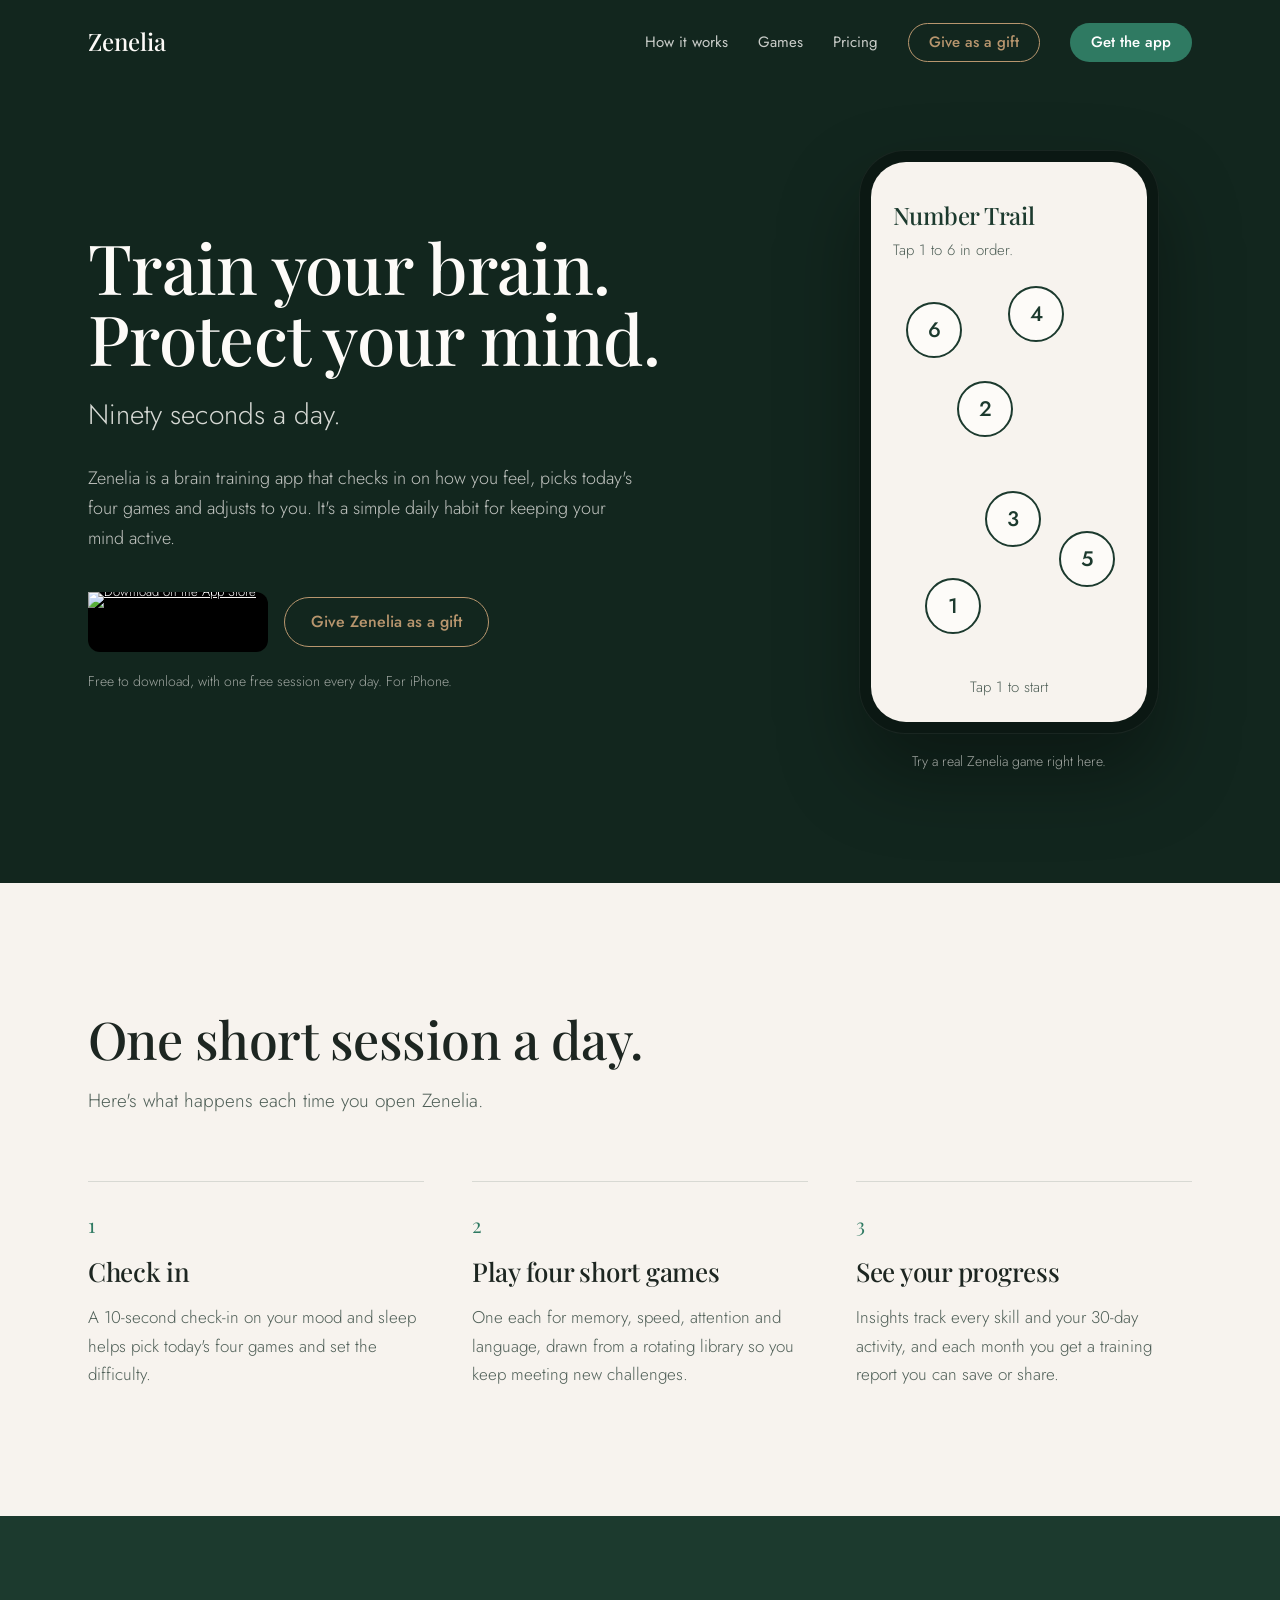
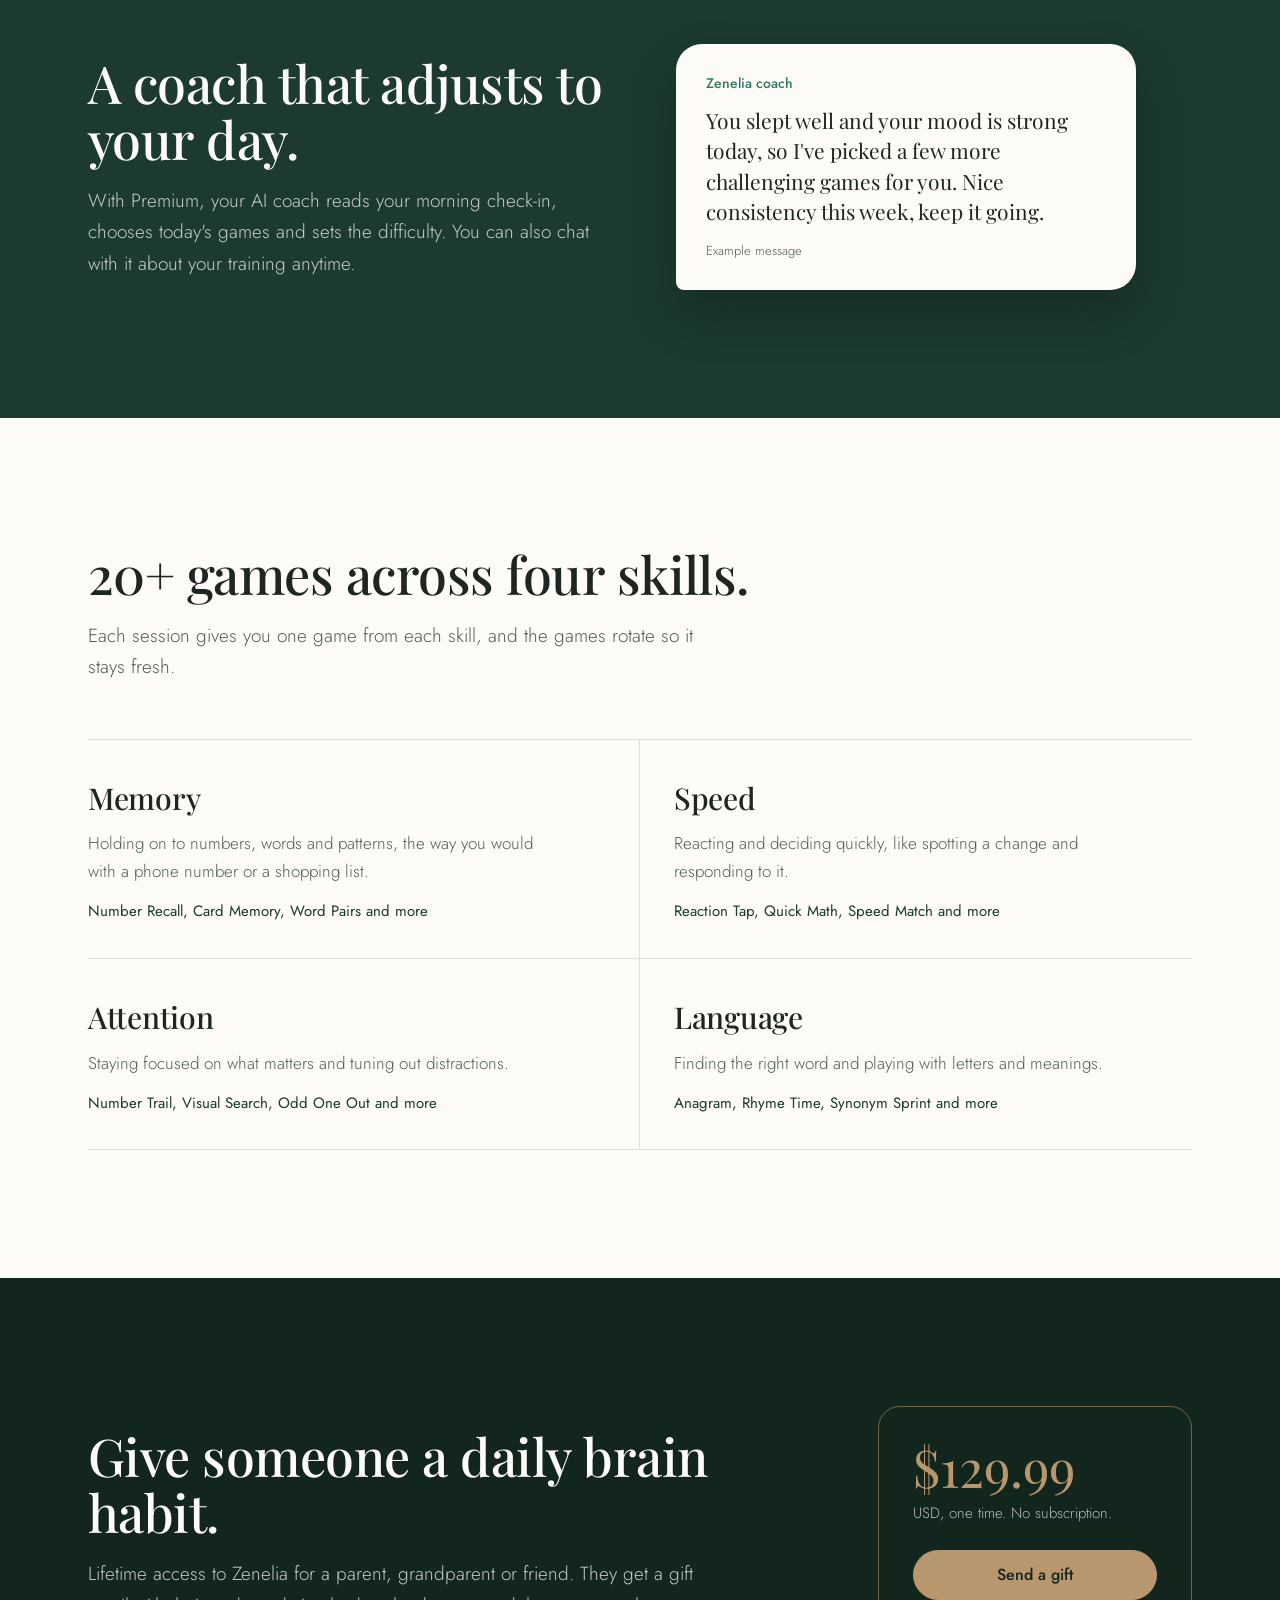
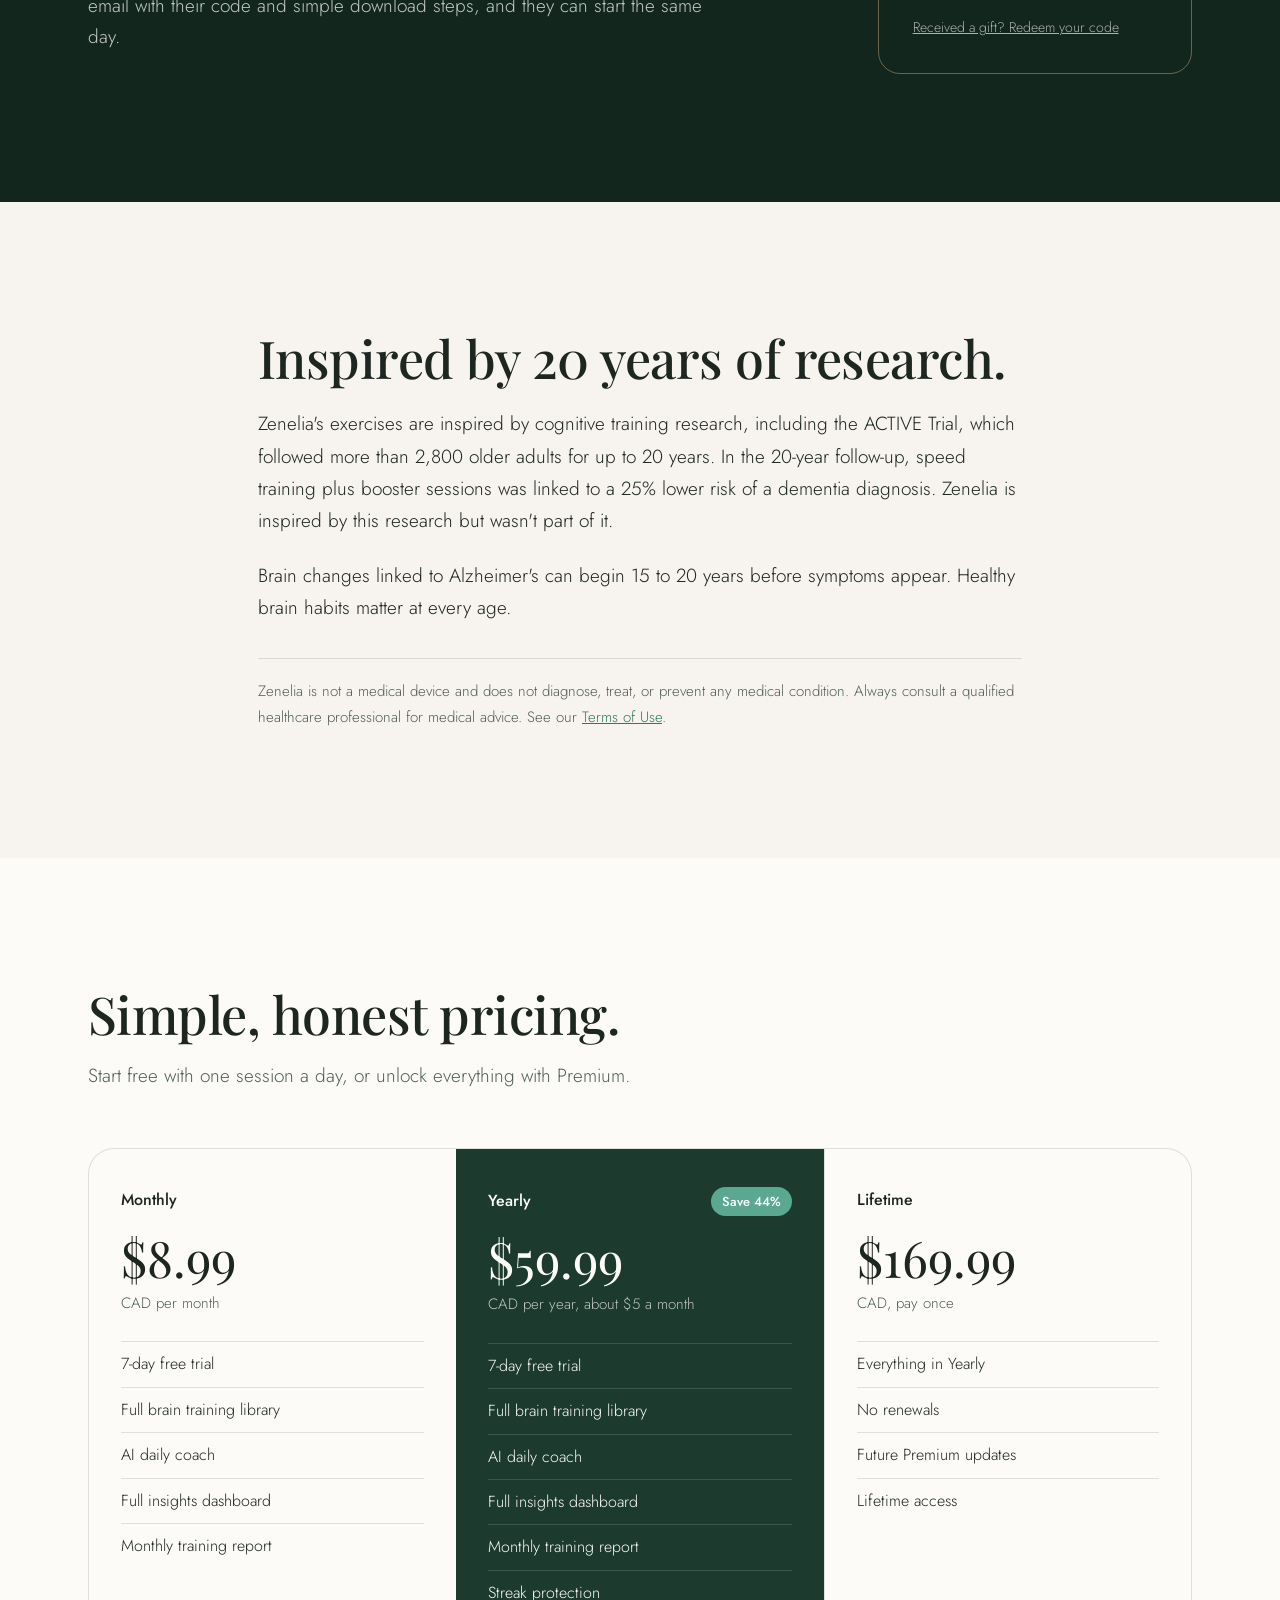
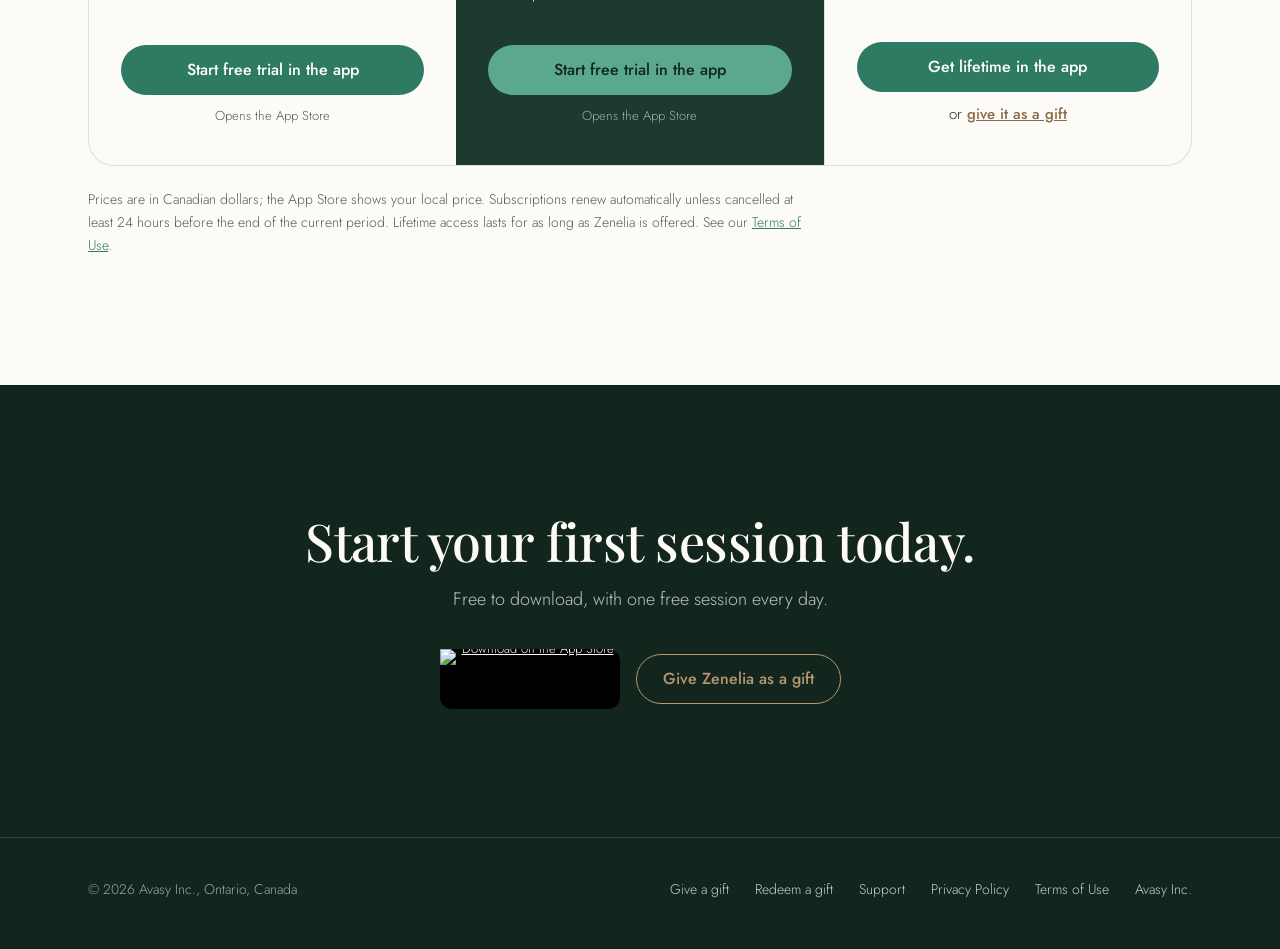
==== commit bc807be7: "fixed site" ====
--- a/index.html
+++ b/index.html
@@ -2,346 +2,445 @@
 <html lang="en">
 <head>
 <meta charset="UTF-8">
-<meta name="viewport" content="width=device-width,initial-scale=1.0">
+<meta name="viewport" content="width=device-width, initial-scale=1">
 <title>Zenelia — AI Brain Health. 90 Seconds a Day.</title>
 <meta name="description" content="Your personal AI brain training coach. Daily 90-second sessions across memory, speed, attention, and language. Inspired by cognitive training research.">
+<meta name="apple-itunes-app" content="app-id=6761921421">
+<meta property="og:type" content="website">
+<meta property="og:title" content="Zenelia: brain training, 90 seconds a day">
+<meta property="og:description" content="Four short games a day across memory, speed, attention and language, with a coach that adjusts to you.">
+<meta property="og:url" content="https://zenelia.ai/">
 <link rel="preconnect" href="https://fonts.googleapis.com">
-<link href="https://fonts.googleapis.com/css2?family=Playfair+Display:ital,wght@0,400;0,500;0,600;0,700;1,400;1,500&family=Jost:wght@300;400;500;600;700&display=swap" rel="stylesheet">
+<link rel="preconnect" href="https://fonts.gstatic.com" crossorigin>
+<link href="https://fonts.googleapis.com/css2?family=Playfair+Display:wght@500;600&family=Jost:wght@300;400;500&display=swap" rel="stylesheet">
 <style>
-*{margin:0;padding:0;box-sizing:border-box;}
-:root{--forest:#1C3A2E;--parchment:#F7F3EE;--seafoam:#5BA890;--gold:#B8966E;--ink:#2C3E36;--inkSoft:#5C6E66;--inkGhost:#8a9590;--warmWhite:#FDFBF8;--rose:#C97070;}
-body{font-family:'Jost',sans-serif;background:var(--parchment);color:var(--forest);}
-a{color:var(--seafoam);text-decoration:none;}
-a:hover{text-decoration:underline;}
-
-/* NAV */
-nav{position:fixed;top:0;left:0;right:0;z-index:100;background:rgba(28,58,46,0.95);backdrop-filter:blur(12px);padding:16px 32px;display:flex;align-items:center;justify-content:space-between;}
-nav .logo{font-family:'Playfair Display',serif;font-size:20px;font-weight:500;color:var(--warmWhite);letter-spacing:0.04em;text-decoration:none;}
-nav .links{display:flex;gap:28px;align-items:center;}
-nav .links a{font-size:14px;color:rgba(253,251,248,0.7);text-decoration:none;font-weight:400;letter-spacing:0.02em;}
-nav .links a:hover{color:var(--warmWhite);}
-nav .links .cta{background:var(--seafoam);color:var(--warmWhite);padding:8px 20px;border-radius:100px;font-weight:500;}
-nav .links .cta:hover{background:#4E9680;text-decoration:none;}
-
-/* HERO */
-.hero{min-height:100vh;display:flex;flex-direction:column;align-items:center;justify-content:center;text-align:center;padding:120px 24px 80px;background:linear-gradient(165deg,var(--forest) 0%,#2A5040 100%);color:var(--warmWhite);position:relative;}
-.hero .badge{font-size:12px;font-weight:600;letter-spacing:0.14em;text-transform:uppercase;color:var(--seafoam);margin-bottom:20px;}
-.hero h1{font-family:'Playfair Display',serif;font-size:56px;font-weight:500;line-height:1.15;max-width:700px;margin-bottom:24px;}
-.hero h1 em{font-style:italic;color:var(--seafoam);}
-.hero .sub{font-size:18px;line-height:1.7;color:rgba(253,251,248,0.8);max-width:600px;margin-bottom:36px;}
-.hero .pills{display:flex;gap:12px;flex-wrap:wrap;justify-content:center;margin-bottom:40px;}
-.hero .pill{font-size:12px;font-weight:500;letter-spacing:0.06em;padding:6px 16px;border-radius:100px;border:1px solid rgba(255,255,255,0.2);color:rgba(255,255,255,0.7);}
-.hero .btns{display:flex;gap:16px;flex-wrap:wrap;justify-content:center;}
-.hero .btn-primary{background:var(--seafoam);color:var(--warmWhite);padding:16px 36px;border-radius:100px;font-size:16px;font-weight:500;text-decoration:none;transition:background 0.2s;}
-.hero .btn-primary:hover{background:#4E9680;text-decoration:none;}
-.hero .btn-secondary{color:rgba(253,251,248,0.7);padding:16px 24px;font-size:15px;text-decoration:none;}
-.hero .btn-secondary:hover{color:var(--warmWhite);text-decoration:none;}
-.hero .scroll-hint{position:absolute;bottom:32px;font-size:12px;color:rgba(255,255,255,0.3);letter-spacing:0.1em;}
-
-/* STATS BAR */
-.stats{display:grid;grid-template-columns:repeat(4,1fr);max-width:800px;margin:-40px auto 0;position:relative;z-index:10;background:#fff;border-radius:20px;box-shadow:0 4px 30px rgba(28,58,46,0.08);padding:32px 20px;}
-.stat{text-align:center;}
-.stat .num{font-family:'Playfair Display',serif;font-size:36px;font-weight:600;color:var(--forest);line-height:1;}
-.stat .label{font-size:13px;color:var(--inkGhost);margin-top:6px;line-height:1.4;}
-
-/* SECTIONS */
-.section{max-width:800px;margin:0 auto;padding:100px 24px;}
-.section-label{font-size:12px;font-weight:600;letter-spacing:0.14em;text-transform:uppercase;color:var(--seafoam);margin-bottom:12px;}
-.section h2{font-family:'Playfair Display',serif;font-size:38px;font-weight:500;line-height:1.25;margin-bottom:20px;color:var(--forest);}
-.section h2 em{font-style:italic;color:var(--seafoam);}
-.section p{font-size:17px;line-height:1.75;color:var(--inkSoft);margin-bottom:16px;}
-
-/* AI FEATURES */
-.ai-features{display:grid;gap:20px;margin-top:40px;}
-.ai-feat{display:flex;gap:20px;background:#fff;border-radius:16px;padding:28px 24px;box-shadow:0 2px 16px rgba(28,58,46,0.04);}
-.ai-feat .icon{width:40px;height:40px;display:flex;align-items:center;justify-content:center;font-size:20px;flex-shrink:0;background:rgba(91,168,144,0.1);border-radius:12px;color:var(--seafoam);}
-.ai-feat h3{font-family:'Playfair Display',serif;font-size:17px;font-weight:500;margin-bottom:6px;color:var(--forest);}
-.ai-feat p{font-size:14px;line-height:1.65;color:var(--inkSoft);margin-bottom:0;}
-
-/* AI COACH PREVIEW */
-.coach-preview{background:var(--forest);border-radius:20px;padding:32px 28px;margin-top:32px;color:var(--warmWhite);}
-.coach-preview .score{font-family:'Playfair Display',serif;font-size:42px;font-weight:600;margin-bottom:4px;}
-.coach-preview .score-label{font-size:12px;color:rgba(255,255,255,0.5);margin-bottom:20px;letter-spacing:0.06em;}
-.coach-preview .coach-tag{font-size:11px;font-weight:700;letter-spacing:0.12em;text-transform:uppercase;color:var(--seafoam);margin-bottom:8px;}
-.coach-preview .coach-msg{font-size:15px;line-height:1.7;color:rgba(253,251,248,0.85);}
-.coach-preview .coach-meta{font-size:11px;color:rgba(255,255,255,0.35);margin-top:12px;}
-
-/* HOW IT WORKS */
-.steps{display:grid;gap:40px;margin-top:40px;}
-.step{display:flex;gap:24px;}
-.step .num{font-family:'Playfair Display',serif;font-size:48px;font-weight:600;color:rgba(91,168,144,0.25);flex-shrink:0;line-height:1;}
-.step h3{font-family:'Playfair Display',serif;font-size:20px;font-weight:500;margin-bottom:8px;color:var(--forest);}
-.step p{font-size:15px;line-height:1.7;color:var(--inkSoft);margin-bottom:0;}
-
-/* FEATURE GRID */
-.features{display:grid;grid-template-columns:repeat(2,1fr);gap:20px;margin-top:40px;}
-.feat-card{background:#fff;border-radius:16px;padding:28px 24px;box-shadow:0 2px 16px rgba(28,58,46,0.04);}
-.feat-card .icon{font-size:22px;margin-bottom:12px;color:var(--seafoam);}
-.feat-card h3{font-family:'Playfair Display',serif;font-size:17px;font-weight:500;margin-bottom:8px;color:var(--forest);}
-.feat-card p{font-size:14px;line-height:1.65;color:var(--inkSoft);margin-bottom:0;}
-
-/* SCIENCE */
-.science{background:var(--forest);color:var(--warmWhite);padding:100px 24px;}
-.science .inner{max-width:800px;margin:0 auto;}
-.science h2{font-family:'Playfair Display',serif;font-size:38px;font-weight:500;color:var(--warmWhite);margin-bottom:20px;}
-.science h2 em{font-style:italic;color:var(--seafoam);}
-.science p{font-size:17px;line-height:1.75;color:rgba(253,251,248,0.75);margin-bottom:24px;}
-.science-stats{display:grid;grid-template-columns:repeat(3,1fr);gap:24px;margin-top:48px;}
-.science-stat .num{font-family:'Playfair Display',serif;font-size:48px;font-weight:600;color:var(--seafoam);line-height:1;}
-.science-stat .label{font-size:15px;font-weight:500;color:var(--warmWhite);margin-top:8px;margin-bottom:6px;}
-.science-stat .desc{font-size:13px;line-height:1.6;color:rgba(253,251,248,0.5);}
-.science .disclaimer{font-size:12px;color:rgba(253,251,248,0.3);margin-top:48px;line-height:1.6;max-width:600px;}
-
-/* PRICING */
-.pricing{max-width:900px;margin:0 auto;padding:100px 24px;text-align:center;}
-.pricing h2{font-family:'Playfair Display',serif;font-size:38px;font-weight:500;margin-bottom:48px;}
-.pricing h2 em{font-style:italic;color:var(--seafoam);}
-.price-grid{display:grid;grid-template-columns:repeat(3,1fr);gap:20px;}
-.price-card{background:#fff;border-radius:20px;padding:36px 28px;box-shadow:0 2px 20px rgba(28,58,46,0.06);text-align:left;position:relative;}
-.price-card.popular{border:2px solid var(--seafoam);transform:scale(1.03);}
-.price-card .badge{position:absolute;top:-12px;left:50%;transform:translateX(-50%);background:var(--seafoam);color:#fff;font-size:11px;font-weight:600;letter-spacing:0.08em;padding:4px 16px;border-radius:100px;white-space:nowrap;}
-.price-card .plan{font-size:14px;font-weight:600;color:var(--inkGhost);letter-spacing:0.06em;text-transform:uppercase;margin-bottom:12px;}
-.price-card .amount{font-family:'Playfair Display',serif;font-size:36px;font-weight:600;color:var(--forest);}
-.price-card .period{font-size:14px;color:var(--inkGhost);margin-bottom:4px;}
-.price-card .trial{font-size:13px;color:var(--seafoam);font-weight:500;margin-bottom:20px;}
-.price-card ul{list-style:none;padding:0;margin-bottom:24px;}
-.price-card li{font-size:14px;color:var(--inkSoft);padding:6px 0;padding-left:20px;position:relative;}
-.price-card li::before{content:'✓';position:absolute;left:0;color:var(--seafoam);font-weight:600;}
-.price-card .btn{display:block;text-align:center;padding:14px;border-radius:100px;font-size:15px;font-weight:500;text-decoration:none;transition:all 0.2s;}
-.price-card .btn-outline{border:1.5px solid var(--forest);color:var(--forest);}
-.price-card .btn-outline:hover{background:var(--forest);color:var(--warmWhite);text-decoration:none;}
-.price-card .btn-filled{background:var(--seafoam);color:#fff;border:1.5px solid var(--seafoam);}
-.price-card .btn-filled:hover{background:#4E9680;text-decoration:none;}
-.price-card .btn-gold{background:var(--gold);color:#fff;border:1.5px solid var(--gold);}
-.price-card .btn-gold:hover{background:#A88460;text-decoration:none;}
-
-/* CTA */
-.cta-section{background:linear-gradient(165deg,var(--forest),#2A5040);color:var(--warmWhite);padding:100px 24px;text-align:center;}
-.cta-section h2{font-family:'Playfair Display',serif;font-size:38px;font-weight:500;margin-bottom:16px;}
-.cta-section h2 em{font-style:italic;color:var(--seafoam);}
-.cta-section p{font-size:17px;color:rgba(253,251,248,0.7);margin-bottom:36px;max-width:600px;margin-left:auto;margin-right:auto;}
-.cta-section .btns{display:flex;gap:16px;justify-content:center;flex-wrap:wrap;margin-bottom:16px;}
-.cta-section .fine{font-size:12px;color:rgba(255,255,255,0.35);margin-top:16px;}
-
-/* FOOTER */
-footer{padding:40px 24px;text-align:center;border-top:1px solid #e8e4de;}
-footer .logo{font-family:'Playfair Display',serif;font-size:18px;font-weight:500;color:var(--forest);margin-bottom:12px;}
-footer .copy{font-size:13px;color:var(--inkGhost);line-height:1.8;}
-footer .copy a{color:var(--seafoam);text-decoration:none;}
-
-/* MOBILE */
-@media(max-width:768px){
-  nav .links a:not(.cta){display:none;}
-  .hero h1{font-size:36px;}
-  .stats{grid-template-columns:repeat(2,1fr);gap:20px;margin:-30px 16px 0;padding:24px 16px;}
-  .stat .num{font-size:28px;}
-  .features{grid-template-columns:1fr;}
-  .science-stats{grid-template-columns:1fr;gap:32px;}
-  .price-grid{grid-template-columns:1fr;max-width:400px;margin:0 auto;}
-  .price-card.popular{transform:none;}
-  .section h2,.science h2,.pricing h2,.cta-section h2{font-size:28px;}
+:root{
+  --pine:#12261E; --forest:#1C3A2E; --parchment:#F7F3EE; --paper:#FDFBF8;
+  --seafoam:#5BA890; --seafoam-deep:#2F7A62; --brass:#B8966E; --brass-deep:#8A6A43;
+  --ink:#1D2621; --ink-soft:#4F5F57; --line:rgba(28,58,46,.14); --line-dark:rgba(253,251,248,.14); --rose:#C97070;
+  --display:'Playfair Display',Georgia,'Times New Roman',serif;
+  --body:'Jost','Helvetica Neue',Arial,sans-serif;
+}
+*{margin:0;padding:0;box-sizing:border-box}
+html{scroll-behavior:smooth}
+body{font-family:var(--body);font-weight:300;font-size:17px;line-height:1.65;color:var(--ink);background:var(--parchment);-webkit-font-smoothing:antialiased}
+a{color:inherit}
+img{max-width:100%;display:block}
+:focus-visible{outline:3px solid var(--seafoam);outline-offset:3px;border-radius:6px}
+.wrap{max-width:1160px;margin:0 auto;padding:0 28px}
+h1,h2,h3{font-family:var(--display);font-weight:500;letter-spacing:-.01em}
+h2{font-size:clamp(34px,4.4vw,52px);line-height:1.08}
+.lede{font-size:19px;max-width:34em;color:var(--ink-soft)}
+section{padding:clamp(76px,10vw,128px) 0}
+
+/* buttons */
+.btn{display:inline-flex;align-items:center;justify-content:center;gap:10px;font-family:var(--body);font-weight:500;font-size:16px;line-height:1;padding:16px 26px;border-radius:999px;text-decoration:none;border:1.5px solid transparent;transition:background .2s,color .2s,border-color .2s}
+.btn-primary{background:var(--seafoam-deep);color:#fff}
+.btn-primary:hover{background:#286A55}
+.btn-gift{border-color:var(--brass);color:var(--brass)}
+.btn-gift:hover{background:var(--brass);color:var(--pine)}
+.btn-gift.on-light{border-color:var(--brass-deep);color:var(--brass-deep)}
+.btn-gift.on-light:hover{background:var(--brass-deep);color:var(--paper)}
+.btn-ghost{border-color:var(--line);color:var(--forest)}
+.btn-ghost:hover{border-color:var(--forest)}
+.badge{display:inline-block;border-radius:12px;background:#000;line-height:0}
+.badge img{width:180px;height:60px;color:#fff;font-size:13px}
+
+/* nav */
+.nav{position:absolute;top:0;left:0;right:0;z-index:5}
+.nav .wrap{display:flex;align-items:center;justify-content:space-between;height:84px}
+.logo{font-family:var(--display);font-size:24px;font-weight:500;color:var(--paper);text-decoration:none}
+.nav-links{display:flex;align-items:center;gap:30px}
+.nav-links a.txt{color:rgba(253,251,248,.78);text-decoration:none;font-size:15px;font-weight:400}
+.nav-links a.txt:hover{color:var(--paper)}
+.nav .btn{padding:11px 20px;font-size:15px}
+
+/* hero */
+.hero{background:var(--pine);color:var(--paper);padding:150px 0 110px}
+.hero .wrap{display:grid;grid-template-columns:1.3fr .7fr;gap:56px;align-items:center}
+.hero h1{font-size:clamp(40px,5.4vw,72px);line-height:1.04;font-weight:500}
+.hero h1 span{white-space:nowrap}
+.hero h1 span{display:block}
+.hero .tagline{font-size:clamp(22px,2.3vw,28px);font-weight:300;color:rgba(253,251,248,.84);margin-top:18px}
+.hero .sub{font-size:18px;color:rgba(253,251,248,.74);max-width:31em;margin-top:26px}
+.hero .ctas{display:flex;flex-wrap:wrap;align-items:center;gap:16px;margin-top:38px}
+.hero .fine{font-size:14px;color:rgba(253,251,248,.6);margin-top:18px}
+
+/* device + demo */
+.device-col{display:flex;flex-direction:column;align-items:center;gap:16px}
+.device{width:300px;max-width:100%;background:#0B1813;border-radius:46px;padding:12px;box-shadow:0 40px 80px rgba(0,0,0,.35),inset 0 0 0 1px rgba(255,255,255,.06)}
+.screen{background:var(--parchment);border-radius:35px;height:560px;padding:34px 22px 22px;display:flex;flex-direction:column;color:var(--forest)}
+.screen h3{font-size:24px}
+.screen .how{font-size:15px;color:var(--ink-soft);margin-top:4px;line-height:1.4}
+.trail{position:relative;flex:1;margin:14px 0 6px}
+.dot{position:absolute;transform:translate(-50%,-50%);width:56px;height:56px;border-radius:50%;border:2px solid var(--forest);background:var(--paper);color:var(--forest);font-family:var(--body);font-size:21px;font-weight:500;cursor:pointer;transition:background .15s,color .15s,border-color .15s}
+.dot:hover{border-color:var(--seafoam-deep)}
+.dot.hit{background:var(--seafoam);border-color:var(--seafoam);color:#fff;cursor:default}
+.dot.miss{animation:miss .35s}
+@keyframes miss{0%,100%{transform:translate(-50%,-50%)}25%{transform:translate(-58%,-50%)}75%{transform:translate(-42%,-50%)}}
+.dot.miss{background:#F3DADA;border-color:var(--rose)}
+.status{font-size:15px;color:var(--ink-soft);text-align:center;min-height:24px}
+.done{flex:1;display:flex;flex-direction:column;justify-content:center;align-items:center;text-align:center;gap:14px}
+.done[hidden],.trail[hidden]{display:none}
+.done .t{font-family:var(--display);font-size:46px;line-height:1}
+.done p{font-size:16px;color:var(--ink-soft);max-width:15em;line-height:1.45}
+.done .btn{padding:12px 22px;font-size:15px}
+.device-caption{font-size:14px;color:rgba(253,251,248,.62)}
+
+/* how */
+.how-grid{display:grid;grid-template-columns:repeat(3,1fr);gap:48px;margin-top:64px;counter-reset:step}
+.step{border-top:1px solid var(--line);padding-top:26px}
+.step .n{font-family:var(--display);font-size:20px;color:var(--seafoam-deep)}
+.step h3{font-size:26px;margin:10px 0 10px}
+.step p{color:var(--ink-soft)}
+
+/* skills */
+.skills{background:var(--paper)}
+.skill-grid{display:grid;grid-template-columns:repeat(2,1fr);gap:0;margin-top:56px;border-top:1px solid var(--line)}
+.skill{padding:34px 34px 34px 0;border-bottom:1px solid var(--line)}
+.skill:nth-child(odd){border-right:1px solid var(--line)}
+.skill:nth-child(even){padding-left:34px}
+.skill h3{font-size:30px}
+.skill p{color:var(--ink-soft);margin-top:6px;max-width:28em}
+.skill .games{font-size:15px;color:var(--forest);margin-top:14px;font-weight:400}
+
+/* coach */
+.coach{background:var(--forest);color:var(--paper)}
+.coach .wrap{display:grid;grid-template-columns:1fr 1fr;gap:72px;align-items:center}
+.coach .lede{color:rgba(253,251,248,.76)}
+.bubble{background:var(--paper);color:var(--ink);border-radius:26px 26px 26px 8px;padding:28px 30px;max-width:460px;box-shadow:0 24px 50px rgba(0,0,0,.22)}
+.bubble .who{font-size:14px;color:var(--seafoam-deep);font-weight:500}
+.bubble p{font-family:var(--display);font-size:21px;line-height:1.45;margin-top:10px}
+.bubble .ex{font-size:13px;color:var(--ink-soft);margin-top:14px}
+
+/* gift */
+.gift{background:var(--pine);color:var(--paper);position:relative;overflow:hidden}
+.gift .wrap{display:grid;grid-template-columns:1.4fr .6fr;gap:56px;align-items:center}
+.gift h2{color:var(--paper)}
+.gift .lede{color:rgba(253,251,248,.76);margin-top:18px}
+.gift-card{border:1px solid rgba(184,150,110,.55);border-radius:22px;padding:34px;text-align:left}
+.gift-card .price{font-family:var(--display);font-size:52px;line-height:1;color:var(--brass)}
+.gift-card .per{font-size:15px;color:rgba(253,251,248,.7);margin:8px 0 24px}
+.gift-card .btn{width:100%;background:var(--brass);color:var(--pine);border-color:var(--brass)}
+.gift-card .btn:hover{background:#CBAE88;border-color:#CBAE88}
+.gift-card .redeem{display:block;font-size:14px;color:rgba(253,251,248,.66);margin-top:16px}
+
+/* research */
+.research .wrap{max-width:820px}
+.research p{font-size:19px;line-height:1.7;margin-top:22px;color:var(--ink)}
+.research .note{font-size:15px;color:var(--ink-soft);border-top:1px solid var(--line);padding-top:20px;margin-top:34px}
+.research .note a{color:var(--seafoam-deep)}
+
+/* pricing */
+.pricing{background:var(--paper)}
+.plans{display:grid;grid-template-columns:repeat(3,1fr);margin-top:56px;border:1px solid var(--line);border-radius:26px;overflow:hidden;background:var(--paper)}
+.plan{padding:38px 32px;display:flex;flex-direction:column}
+.plan+.plan{border-left:1px solid var(--line)}
+.plan.featured{background:var(--forest);color:var(--paper);border-left:none}
+.plan .name{font-size:16px;font-weight:500;display:flex;justify-content:space-between;align-items:center;min-height:28px}
+.plan .save{font-size:13px;font-weight:500;background:var(--seafoam);color:#fff;border-radius:999px;padding:4px 11px}
+.plan .amt{font-family:var(--display);font-size:50px;line-height:1;margin-top:18px}
+.plan .per{font-size:15px;color:var(--ink-soft);margin-top:8px}
+.plan.featured .per{color:rgba(253,251,248,.72)}
+.plan ul{list-style:none;margin:26px 0 30px;flex:1}
+.plan li{padding:9px 0;border-top:1px solid var(--line);font-size:16px}
+.plan.featured li{border-color:var(--line-dark)}
+.plan .btn{width:100%}
+.plan.featured .btn-primary{background:var(--seafoam);color:var(--pine)}
+.plan.featured .btn-primary:hover{background:#6CB9A0}
+.plan .opens{font-size:13px;color:var(--ink-soft);text-align:center;margin-top:10px}
+.plan.featured .opens{color:rgba(253,251,248,.6)}
+.plan .alt{font-size:15px;text-align:center;margin-top:10px}
+.plan .alt a{color:var(--brass-deep);font-weight:500}
+.price-note{font-size:14px;color:var(--ink-soft);margin-top:22px;max-width:52em}
+
+/* closing */
+.closing{background:var(--pine);color:var(--paper);text-align:center}
+.closing h2{color:var(--paper)}
+.closing p{color:rgba(253,251,248,.74);margin-top:16px;font-size:18px}
+.closing .ctas{display:flex;flex-wrap:wrap;justify-content:center;align-items:center;gap:16px;margin-top:34px}
+
+/* footer */
+footer{background:var(--pine);color:rgba(253,251,248,.6);border-top:1px solid var(--line-dark);padding:40px 0 48px;font-size:14px}
+footer .wrap{display:flex;flex-wrap:wrap;gap:20px 40px;justify-content:space-between;align-items:center}
+footer .links{display:flex;flex-wrap:wrap;gap:12px 26px}
+footer a{color:rgba(253,251,248,.78);text-decoration:none}
+footer a:hover{color:var(--paper)}
+
+/* responsive */
+@media (max-width:900px){
+  .nav-links a.txt{display:none}
+  .nav-links{gap:10px}
+  .hero{padding:120px 0 80px}
+  .hero .wrap,.coach .wrap,.gift .wrap{grid-template-columns:minmax(0,1fr);gap:52px}
+  .how-grid{grid-template-columns:1fr;gap:34px}
+  .plans{grid-template-columns:1fr}
+  .plan+.plan{border-left:none;border-top:1px solid var(--line)}
+}
+@media (max-width:640px){
+  .wrap{padding:0 22px}
+  .nav .wrap{height:72px}
+  .nav .btn{padding:10px 14px;font-size:14px}
+  .skill-grid{grid-template-columns:1fr}
+  .skill,.skill:nth-child(even){padding:28px 0}
+  .skill:nth-child(odd){border-right:none}
+  .screen{height:520px}
+  .hero .ctas .btn-gift{width:100%}
+  .hero h1 span{white-space:normal}
+}
+@media (max-width:380px){ .nav .get{display:none} }
+@media (prefers-reduced-motion:reduce){
+  html{scroll-behavior:auto}
+  *{transition:none!important;animation:none!important}
 }
 </style>
 </head>
 <body>
 
-<nav>
-  <a href="/" class="logo">Zenelia</a>
-  <div class="links">
-    <a href="#how">How It Works</a>
-    <a href="#science">Science</a>
-    <a href="#pricing">Pricing</a>
-    <a href="/support.html">Support</a>
-    <a href="#pricing" class="cta">Get Started</a>
-  </div>
-</nav>
-
+<header class="nav">
+  <div class="wrap">
+    <a href="/" class="logo">Zenelia</a>
+    <nav class="nav-links" aria-label="Main">
+      <a class="txt" href="#how">How it works</a>
+      <a class="txt" href="#games">Games</a>
+      <a class="txt" href="#pricing">Pricing</a>
+      <a class="btn btn-gift" href="/gift.html">Give as a gift</a>
+      <a class="btn btn-primary get" href="https://apps.apple.com/app/id6761921421">Get the app</a>
+    </nav>
+  </div>
+</header>
+
+<main>
 <section class="hero">
-  <div class="badge">AI-Powered Brain Health · iOS</div>
-  <h1>Train your brain. <em>Protect your mind.</em> 90&nbsp;seconds.</h1>
-  <p class="sub">Zenelia is an adaptive brain training app that checks in on how you feel, picks today's activities, and adjusts to you — for anyone who wants a simple daily habit of keeping their mind active.</p>
-  <div class="pills">
-    <span class="pill">AI-Powered</span>
-    <span class="pill">Research-Inspired</span>
-    <span class="pill">90 Seconds Daily</span>
-    <span class="pill">Adapts to You</span>
-  </div>
-  <div class="btns">
-    <a class="btn-primary" href="#pricing">Start Free Trial →</a>
-    <a class="btn-secondary" href="#how">See How It Works</a>
-  </div>
-  <div class="scroll-hint">Scroll</div>
-</section>
-
-<div class="stats">
-  <div class="stat"><div class="num">20+</div><div class="label">Brain games</div></div>
-  <div class="stat"><div class="num">90s</div><div class="label">Per daily session</div></div>
-  <div class="stat"><div class="num">4</div><div class="label">Cognitive domains</div></div>
-  <div class="stat"><div class="num">AI</div><div class="label">Adapts every session</div></div>
-</div>
-
-<section class="section">
-  <div class="section-label">AI Integration</div>
-  <h2>An AI coach that truly <em>knows you.</em></h2>
-
-  <div class="ai-features">
-    <div class="ai-feat">
-      <div class="icon">◎</div>
-      <div><h3>Daily mood & sleep check-in</h3><p>Every session starts with a 10-second check-in. Your AI coach uses your mood and sleep quality to select today's activities and set the right difficulty — so you're never pushed too hard or held back.</p></div>
-    </div>
-    <div class="ai-feat">
-      <div class="icon">◈</div>
-      <div><h3>Adaptive difficulty</h3><p>Your difficulty level is recalculated from your last 3 sessions in each domain — automatically raising the challenge as you improve and easing when you need recovery.</p></div>
-    </div>
-    <div class="ai-feat">
-      <div class="icon">◇</div>
-      <div><h3>Monthly training report</h3><p>Your AI coach writes a personalised monthly summary of your sessions, streaks and score trends, ready to save or share.</p></div>
-    </div>
-    <div class="ai-feat">
-      <div class="icon">◉</div>
-      <div><h3>Intelligent insights</h3><p>Your AI coach identifies your peak performance day, tracks your personal bests, and delivers coach observations based on your real data — not generic advice.</p></div>
-    </div>
-  </div>
-
-  <div class="coach-preview">
-    <div class="score">84 <span style="font-size:20px;color:rgba(255,255,255,0.4)">↑</span></div>
-    <div class="score-label">Today's score</div>
-    <div class="coach-tag">◎ Zenelia AI Coach</div>
-    <div class="coach-msg">You slept well and your mood is strong today — your AI coach has selected more challenging activities to push your processing speed and working memory further. Nice consistency this week, keep it going.</div>
-    <div class="coach-meta">Generated today · Personalized to you</div>
-  </div>
-</section>
-
-<section class="section" id="how">
-  <div class="section-label">How It Works</div>
-  <h2>Simple enough to actually do. <em>Smart enough to actually work.</em></h2>
-
-  <div class="steps">
-    <div class="step">
-      <div class="num">01</div>
-      <div><h3>Check in with your AI coach</h3><p>Each session starts with a 10-second mood and sleep check-in. Your AI coach uses this to select today's 4 activities and calibrate difficulty — so every session is right for where you are today.</p></div>
-    </div>
-    <div class="step">
-      <div class="num">02</div>
-      <div><h3>Train across 4 cognitive domains</h3><p>Working memory, processing speed, attention, and language — four core thinking skills. Each domain gets one adaptive game per session, drawn from a rotating library so you keep meeting new challenges.</p></div>
-    </div>
-    <div class="step">
-      <div class="num">03</div>
-      <div><h3>Track your progress over time</h3><p>Your Insights screen tracks every domain, shows your 30-day activity calendar, identifies your peak performance day, and creates a monthly training report you can save or share.</p></div>
-    </div>
-  </div>
-</section>
-
-<section class="section">
-  <div class="section-label">Features</div>
-  <h2>Everything your brain needs. <em>Nothing it doesn't.</em></h2>
-
-  <div class="features">
-    <div class="feat-card"><div class="icon">◎</div><h3>AI Adaptive Difficulty</h3><p>Difficulty is calculated from your recent sessions in each domain — automatically challenging you more as you improve and easing when you need recovery. Every session is right for your current level.</p></div>
-    <div class="feat-card"><div class="icon">◈</div><h3>Rotating Game Library</h3><p>Multiple variants per domain means you never repeat the same activity twice in a row. Number recall, word retrieval, reaction training, colour Stroop — each targeting a specific cognitive pathway.</p></div>
-    <div class="feat-card"><div class="icon">◉</div><h3>30-Day Activity Calendar</h3><p>A visual heatmap of your training history at a glance. See streaks, spot patterns, and get AI coach observations based on your real data — not generic advice copied from an article.</p></div>
-    <div class="feat-card"><div class="icon">◇</div><h3>Monthly Training Report</h3><p>Your AI coach writes a personalised monthly summary of your sessions, streaks and score trends. Tap once to save or share it.</p></div>
-    <div class="feat-card"><div class="icon">✦</div><h3>Gift to a Loved One</h3><p>Give someone you care about lifetime access to Zenelia. A meaningful gift for parents, grandparents, or anyone who'd enjoy a daily brain training habit.</p></div>
-    <div class="feat-card"><div class="icon">⊡</div><h3>Lifetime Access</h3><p>Pay once, with no renewals and no price increases, for as long as Zenelia is offered. It also makes a thoughtful gift for someone you love.</p></div>
-  </div>
-</section>
-
-<section class="science" id="science">
-  <div class="inner">
-    <div class="section-label" style="color:var(--seafoam);">The Science</div>
-    <h2>Inspired by <em>20 years of research.</em></h2>
-    <p>Zenelia's exercises are inspired by cognitive training research, including the ACTIVE Trial, which followed more than 2,800 older adults for up to 20 years.</p>
-
-    <div class="science-stats">
-      <div class="science-stat">
-        <div class="num">2,800+</div>
-        <div class="label">Older adults studied</div>
-        <div class="desc">The ACTIVE Trial studied structured cognitive training in more than 2,800 older adults, with follow-up spanning 20 years.</div>
-      </div>
-      <div class="science-stat">
-        <div class="num">20yr</div>
-        <div class="label">Of follow-up</div>
-        <div class="desc">In the 20-year follow-up, speed training plus booster sessions was linked to a 25% lower risk of a dementia diagnosis. Zenelia is inspired by this research but wasn't part of it.</div>
-      </div>
-      <div class="science-stat">
-        <div class="num">Now</div>
-        <div class="label">The best time to start</div>
-        <div class="desc">Brain changes linked to Alzheimer's can begin 15 to 20 years before symptoms appear. Healthy brain habits matter at every age.</div>
-      </div>
-    </div>
-
-    <p class="disclaimer">Zenelia is not a medical device and does not diagnose, treat, or prevent any medical condition. Always consult a qualified healthcare professional for medical advice. See our <a href="/terms.html">Terms of Use</a>.</p>
+  <div class="wrap">
+    <div>
+      <h1><span>Train your brain.</span><span>Protect your mind.</span></h1>
+      <p class="tagline">Ninety seconds a day.</p>
+      <p class="sub">Zenelia is a brain training app that checks in on how you feel, picks today's four games and adjusts to you. It's a simple daily habit for keeping your mind active.</p>
+      <div class="ctas">
+        <a class="badge" href="https://apps.apple.com/app/id6761921421"><img src="https://tools.applemarketingtools.com/api/badges/download-on-the-app-store/black/en-us?size=250x83" alt="Download on the App Store" width="180" height="60"></a>
+        <a class="btn btn-gift" href="/gift.html">Give Zenelia as a gift</a>
+      </div>
+      <p class="fine">Free to download, with one free session every day. For iPhone.</p>
+    </div>
+    <div class="device-col">
+      <div class="device">
+        <div class="screen">
+          <h3>Number Trail</h3>
+          <p class="how">Tap 1 to 6 in order.</p>
+          <div class="trail" id="trail" aria-label="Number Trail practice game"></div>
+          <div class="done" id="trail-done" hidden>
+            <div class="t"><span id="trail-time">0.0</span>s</div>
+            <p>Nicely done. Number Trail is one of 20+ games in Zenelia.</p>
+            <button class="btn btn-ghost" id="trail-again" type="button">Play again</button>
+          </div>
+          <p class="status" id="trail-status" aria-live="polite"></p>
+        </div>
+      </div>
+      <p class="device-caption">Try a real Zenelia game right here.</p>
+    </div>
+  </div>
+</section>
+
+<section id="how">
+  <div class="wrap">
+    <h2>One short session a day.</h2>
+    <p class="lede" style="margin-top:18px">Here's what happens each time you open Zenelia.</p>
+    <div class="how-grid">
+      <div class="step">
+        <div class="n">1</div>
+        <h3>Check in</h3>
+        <p>A 10-second check-in on your mood and sleep helps pick today's four games and set the difficulty.</p>
+      </div>
+      <div class="step">
+        <div class="n">2</div>
+        <h3>Play four short games</h3>
+        <p>One each for memory, speed, attention and language, drawn from a rotating library so you keep meeting new challenges.</p>
+      </div>
+      <div class="step">
+        <div class="n">3</div>
+        <h3>See your progress</h3>
+        <p>Insights track every skill and your 30-day activity, and each month you get a training report you can save or share.</p>
+      </div>
+    </div>
+  </div>
+</section>
+
+<section class="coach">
+  <div class="wrap">
+    <div>
+      <h2>A coach that adjusts to your day.</h2>
+      <p class="lede" style="margin-top:18px">With Premium, your AI coach reads your morning check-in, chooses today's games and sets the difficulty. You can also chat with it about your training anytime.</p>
+    </div>
+    <div class="bubble">
+      <div class="who">Zenelia coach</div>
+      <p>You slept well and your mood is strong today, so I've picked a few more challenging games for you. Nice consistency this week, keep it going.</p>
+      <div class="ex">Example message</div>
+    </div>
+  </div>
+</section>
+
+<section class="skills" id="games">
+  <div class="wrap">
+    <h2>20+ games across four skills.</h2>
+    <p class="lede" style="margin-top:18px">Each session gives you one game from each skill, and the games rotate so it stays fresh.</p>
+    <div class="skill-grid">
+      <div class="skill">
+        <h3>Memory</h3>
+        <p>Holding on to numbers, words and patterns, the way you would with a phone number or a shopping list.</p>
+        <p class="games">Number Recall, Card Memory, Word Pairs and more</p>
+      </div>
+      <div class="skill">
+        <h3>Speed</h3>
+        <p>Reacting and deciding quickly, like spotting a change and responding to it.</p>
+        <p class="games">Reaction Tap, Quick Math, Speed Match and more</p>
+      </div>
+      <div class="skill">
+        <h3>Attention</h3>
+        <p>Staying focused on what matters and tuning out distractions.</p>
+        <p class="games">Number Trail, Visual Search, Odd One Out and more</p>
+      </div>
+      <div class="skill">
+        <h3>Language</h3>
+        <p>Finding the right word and playing with letters and meanings.</p>
+        <p class="games">Anagram, Rhyme Time, Synonym Sprint and more</p>
+      </div>
+    </div>
+  </div>
+</section>
+
+<section class="gift" id="gift">
+  <div class="wrap">
+    <div>
+      <h2>Give someone a daily brain habit.</h2>
+      <p class="lede">Lifetime access to Zenelia for a parent, grandparent or friend. They get a gift email with their code and simple download steps, and they can start the same day.</p>
+    </div>
+    <div class="gift-card">
+      <div class="price">$129.99</div>
+      <div class="per">USD, one time. No subscription.</div>
+      <a class="btn btn-gift" href="/gift.html">Send a gift</a>
+      <a class="redeem" href="/redeem.html">Received a gift? Redeem your code</a>
+    </div>
+  </div>
+</section>
+
+<section class="research" id="science">
+  <div class="wrap">
+    <h2>Inspired by 20 years of research.</h2>
+    <p>Zenelia's exercises are inspired by cognitive training research, including the ACTIVE Trial, which followed more than 2,800 older adults for up to 20 years. In the 20-year follow-up, speed training plus booster sessions was linked to a 25% lower risk of a dementia diagnosis. Zenelia is inspired by this research but wasn't part of it.</p>
+    <p>Brain changes linked to Alzheimer's can begin 15 to 20 years before symptoms appear. Healthy brain habits matter at every age.</p>
+    <p class="note">Zenelia is not a medical device and does not diagnose, treat, or prevent any medical condition. Always consult a qualified healthcare professional for medical advice. See our <a href="/terms.html">Terms of Use</a>.</p>
   </div>
 </section>
 
 <section class="pricing" id="pricing">
-  <div class="section-label">Pricing</div>
-  <h2>Simple, <em>honest pricing.</em></h2>
-
-  <div class="price-grid">
-    <div class="price-card">
-      <div class="plan">Monthly</div>
-      <div class="amount">$8.99</div>
-      <div class="period">CAD per month</div>
-      <div class="trial">7-day free trial included</div>
-      <ul>
-        <li>Full brain training library</li>
-        <li>AI daily coach</li>
-        <li>Full insights dashboard</li>
-        <li>Monthly training report</li>
-      </ul>
-      <a class="btn btn-outline" href="#">Start Free Trial</a>
-    </div>
-    <div class="price-card popular">
-      <div class="badge">Save 44%</div>
-      <div class="plan">Yearly</div>
-      <div class="amount">$59.99</div>
-      <div class="period">CAD per year · only $5/mo</div>
-      <div class="trial">7-day free trial included</div>
-      <ul>
-        <li>Full brain training library</li>
-        <li>AI daily coach</li>
-        <li>Full insights dashboard</li>
-        <li>Monthly training report</li>
-        <li>Streak protection</li>
-      </ul>
-      <a class="btn btn-filled" href="#">Start Free Trial</a>
-    </div>
-    <div class="price-card">
-      <div class="plan">Lifetime</div>
-      <div class="amount">$169.99</div>
-      <div class="period">CAD one-time · pay once</div>
-      <div class="trial">No renewals · ever</div>
-      <ul>
-        <li>Everything in Yearly</li>
-        <li>Lifetime access</li>
-        <li>Future Premium updates</li>
-        <li>Perfect as a gift ✦</li>
-      </ul>
-      <a class="btn btn-gold" href="#">Get Lifetime Access</a>
-    </div>
-  </div>
-</section>
-
-<section class="cta-section">
-  <div class="section-label" style="color:var(--seafoam);">Start Today</div>
-  <h2>Your brain is ready. <em>Are you?</em></h2>
-  <p>90 seconds. Four activities. One simple daily habit. Start your free trial today.</p>
-  <div class="btns">
-    <a class="btn-primary" href="https://apps.apple.com/app/zenelia">Download on iOS →</a>
-    <a class="btn-secondary" href="#how">Learn More</a>
-  </div>
-  <div class="fine">7-day free trial · Cancel anytime · iOS only</div>
-</section>
+  <div class="wrap">
+    <h2>Simple, honest pricing.</h2>
+    <p class="lede" style="margin-top:18px">Start free with one session a day, or unlock everything with Premium.</p>
+    <div class="plans">
+      <div class="plan">
+        <div class="name">Monthly</div>
+        <div class="amt">$8.99</div>
+        <div class="per">CAD per month</div>
+        <ul>
+          <li>7-day free trial</li>
+          <li>Full brain training library</li>
+          <li>AI daily coach</li>
+          <li>Full insights dashboard</li>
+          <li>Monthly training report</li>
+        </ul>
+        <a class="btn btn-primary" href="https://apps.apple.com/app/id6761921421">Start free trial in the app</a>
+        <div class="opens">Opens the App Store</div>
+      </div>
+      <div class="plan featured">
+        <div class="name">Yearly <span class="save">Save 44%</span></div>
+        <div class="amt">$59.99</div>
+        <div class="per">CAD per year, about $5 a month</div>
+        <ul>
+          <li>7-day free trial</li>
+          <li>Full brain training library</li>
+          <li>AI daily coach</li>
+          <li>Full insights dashboard</li>
+          <li>Monthly training report</li>
+          <li>Streak protection</li>
+        </ul>
+        <a class="btn btn-primary" href="https://apps.apple.com/app/id6761921421">Start free trial in the app</a>
+        <div class="opens">Opens the App Store</div>
+      </div>
+      <div class="plan">
+        <div class="name">Lifetime</div>
+        <div class="amt">$169.99</div>
+        <div class="per">CAD, pay once</div>
+        <ul>
+          <li>Everything in Yearly</li>
+          <li>No renewals</li>
+          <li>Future Premium updates</li>
+          <li>Lifetime access</li>
+        </ul>
+        <a class="btn btn-primary" href="https://apps.apple.com/app/id6761921421">Get lifetime in the app</a>
+        <div class="alt">or <a href="/gift.html">give it as a gift</a></div>
+      </div>
+    </div>
+    <p class="price-note">Prices are in Canadian dollars; the App Store shows your local price. Subscriptions renew automatically unless cancelled at least 24 hours before the end of the current period. Lifetime access lasts for as long as Zenelia is offered. See our <a href="/terms.html" style="color:var(--seafoam-deep)">Terms of Use</a>.</p>
+  </div>
+</section>
+
+<section class="closing">
+  <div class="wrap">
+    <h2>Start your first session today.</h2>
+    <p>Free to download, with one free session every day.</p>
+    <div class="ctas">
+      <a class="badge" href="https://apps.apple.com/app/id6761921421"><img src="https://tools.applemarketingtools.com/api/badges/download-on-the-app-store/black/en-us?size=250x83" alt="Download on the App Store" width="180" height="60"></a>
+      <a class="btn btn-gift" href="/gift.html">Give Zenelia as a gift</a>
+    </div>
+  </div>
+</section>
+</main>
 
 <footer>
-  <div class="logo">Zenelia</div>
-  <div class="copy">
-    © 2026 Avasy Inc. · Ontario, Canada<br>
-    Zenelia is not a medical device.<br><br>
-    <a href="/privacy.html">Privacy Policy</a> · <a href="/terms.html">Terms of Use</a> · <a href="/support.html">Support</a> · <a href="https://avasy.ca">Avasy Inc.</a>
+  <div class="wrap">
+    <div>© 2026 Avasy Inc., Ontario, Canada</div>
+    <div class="links">
+      <a href="/gift.html">Give a gift</a>
+      <a href="/redeem.html">Redeem a gift</a>
+      <a href="/support.html">Support</a>
+      <a href="/privacy.html">Privacy Policy</a>
+      <a href="/terms.html">Terms of Use</a>
+      <a href="https://avasy.ca">Avasy Inc.</a>
+    </div>
   </div>
 </footer>
 
+<script>
+(function(){
+  var area=document.getElementById('trail'), status=document.getElementById('trail-status'),
+      done=document.getElementById('trail-done'), again=document.getElementById('trail-again'),
+      timeEl=document.getElementById('trail-time');
+  // Circle centres as % of the play area; chosen so 56px circles never overlap or touch the edges.
+  var SLOTS=[[18,14],[62,10],[40,34],[80,38],[14,56],[52,62],[84,72],[26,84],[66,88]];
+  var next=1, start=0;
+  function shuffle(a){for(var i=a.length-1;i>0;i--){var j=Math.floor(Math.random()*(i+1));var t=a[i];a[i]=a[j];a[j]=t;}return a;}
+  function build(){
+    area.innerHTML=''; next=1; start=0; done.hidden=true; area.hidden=false; status.textContent='Tap 1 to start';
+    shuffle(SLOTS.slice()).slice(0,6).forEach(function(p,i){
+      var b=document.createElement('button'); b.type='button'; b.className='dot'; b.textContent=String(i+1);
+      b.style.left=p[0]+'%'; b.style.top=p[1]+'%'; b.setAttribute('aria-label','Circle '+(i+1));
+      b.addEventListener('click',function(){tap(b,i+1);}); area.appendChild(b);
+    });
+  }
+  function tap(b,n){
+    if(b.classList.contains('hit')) return;
+    if(n!==next){ b.classList.remove('miss'); void b.offsetWidth; b.classList.add('miss'); status.textContent='Next is '+next; return; }
+    if(next===1) start=performance.now();
+    b.classList.add('hit'); next++;
+    if(next>6){
+      timeEl.textContent=((performance.now()-start)/1000).toFixed(1); status.textContent='';
+      setTimeout(function(){ area.hidden=true; done.hidden=false; again.focus(); },350);
+    } else { status.textContent='Next is '+next; }
+  }
+  again.addEventListener('click',build);
+  build();
+})();
+</script>
 </body>
 </html>
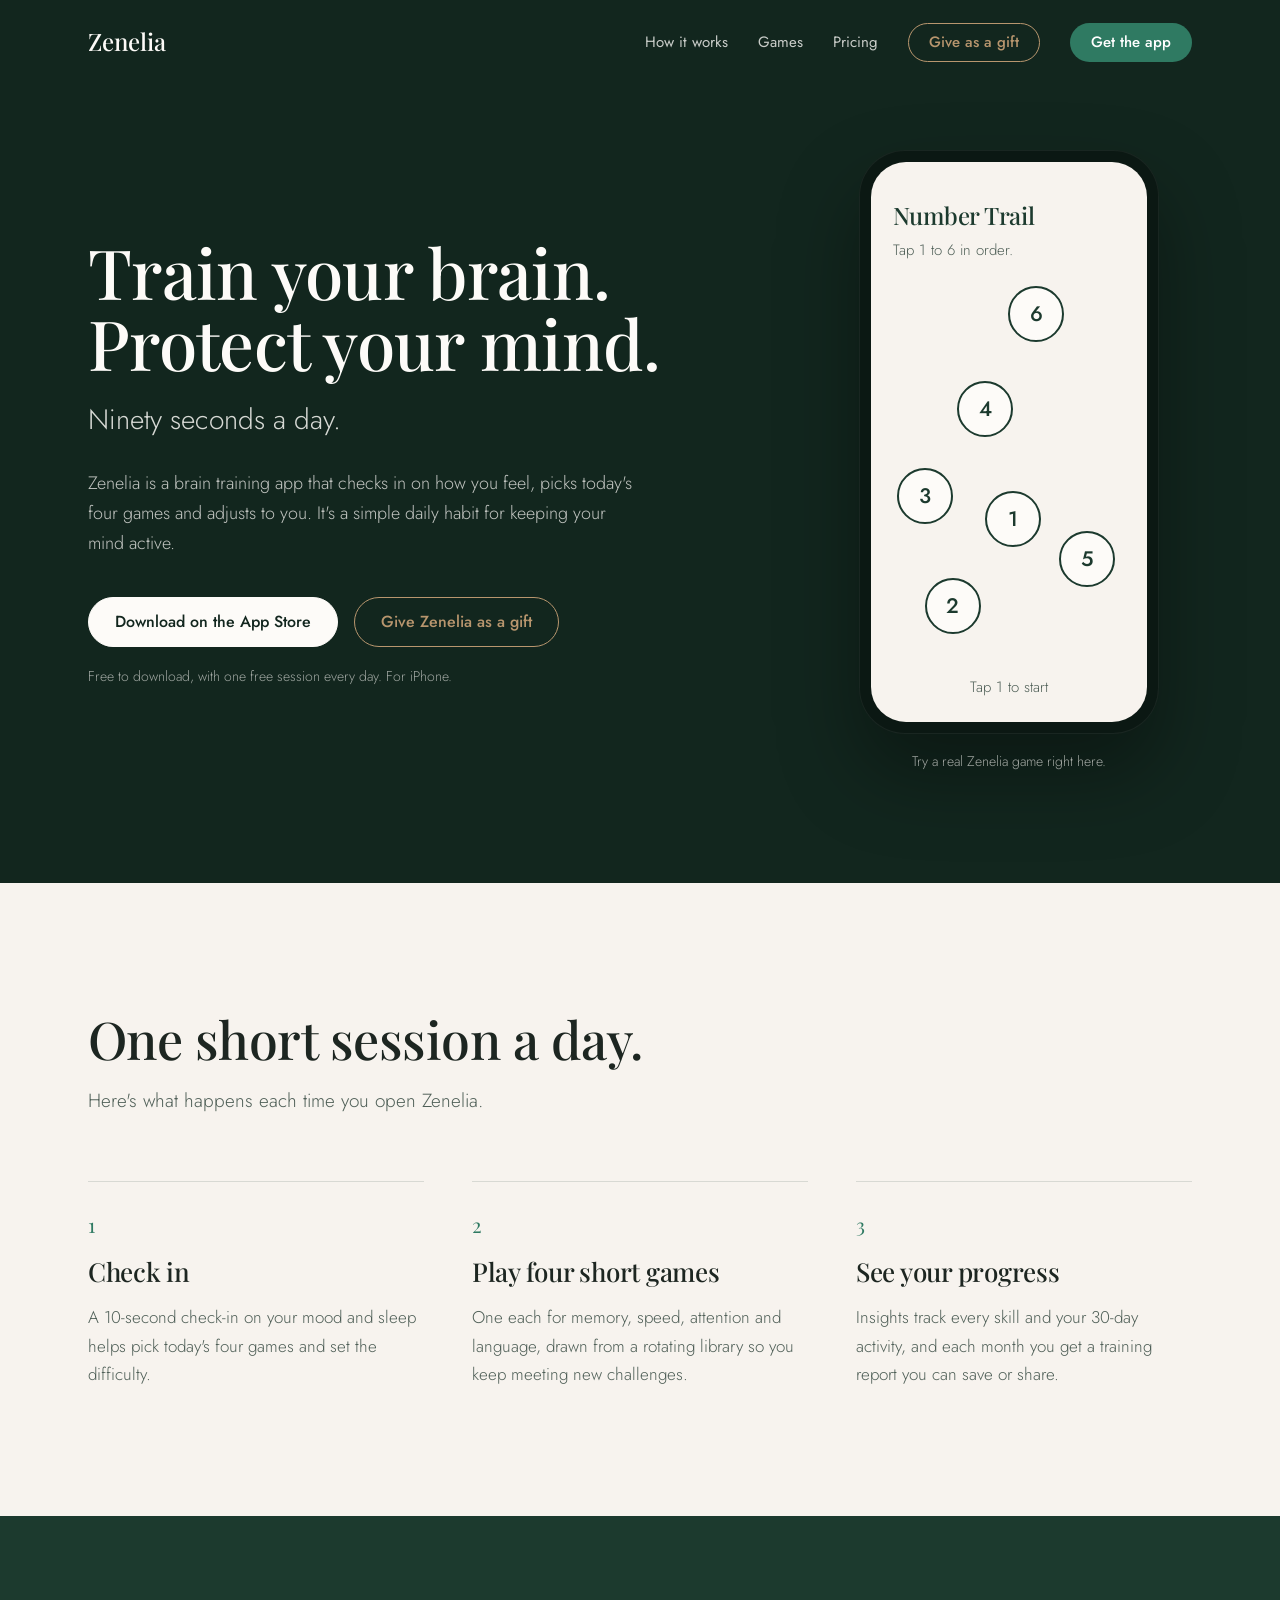
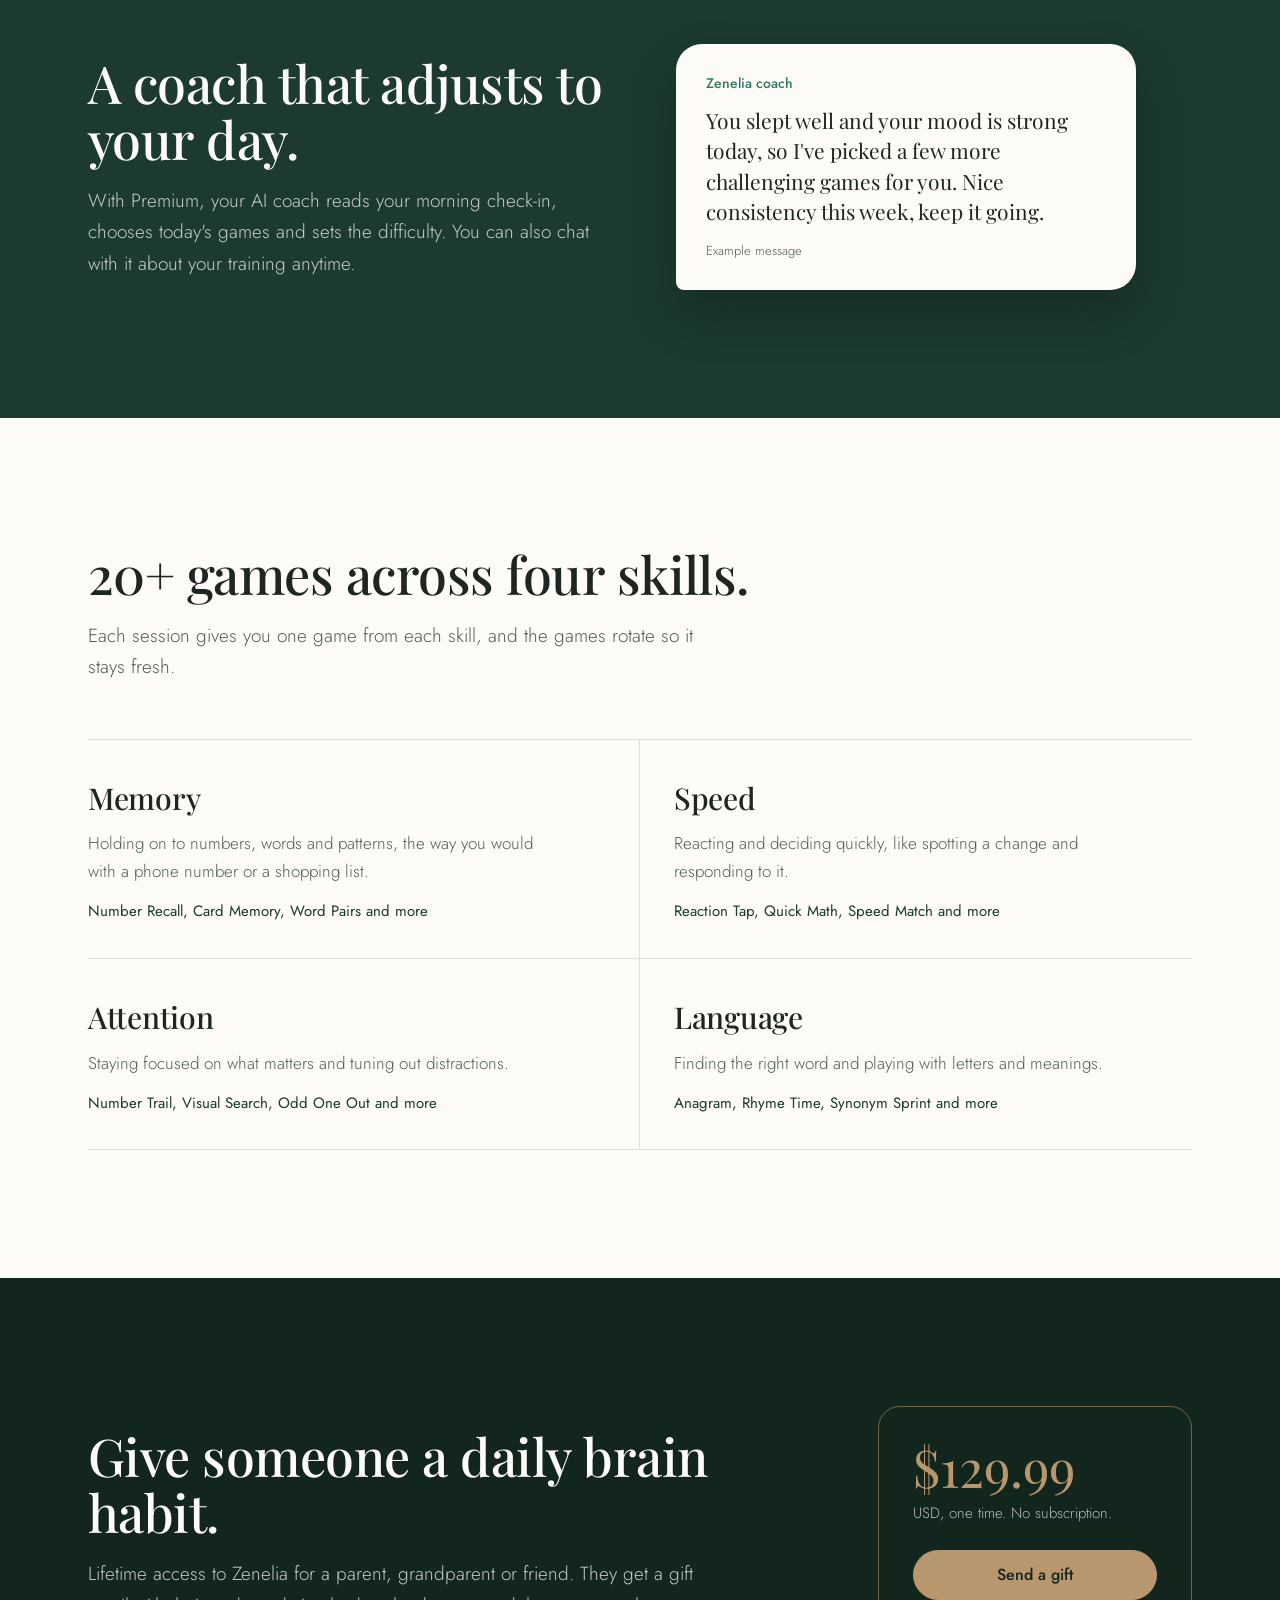
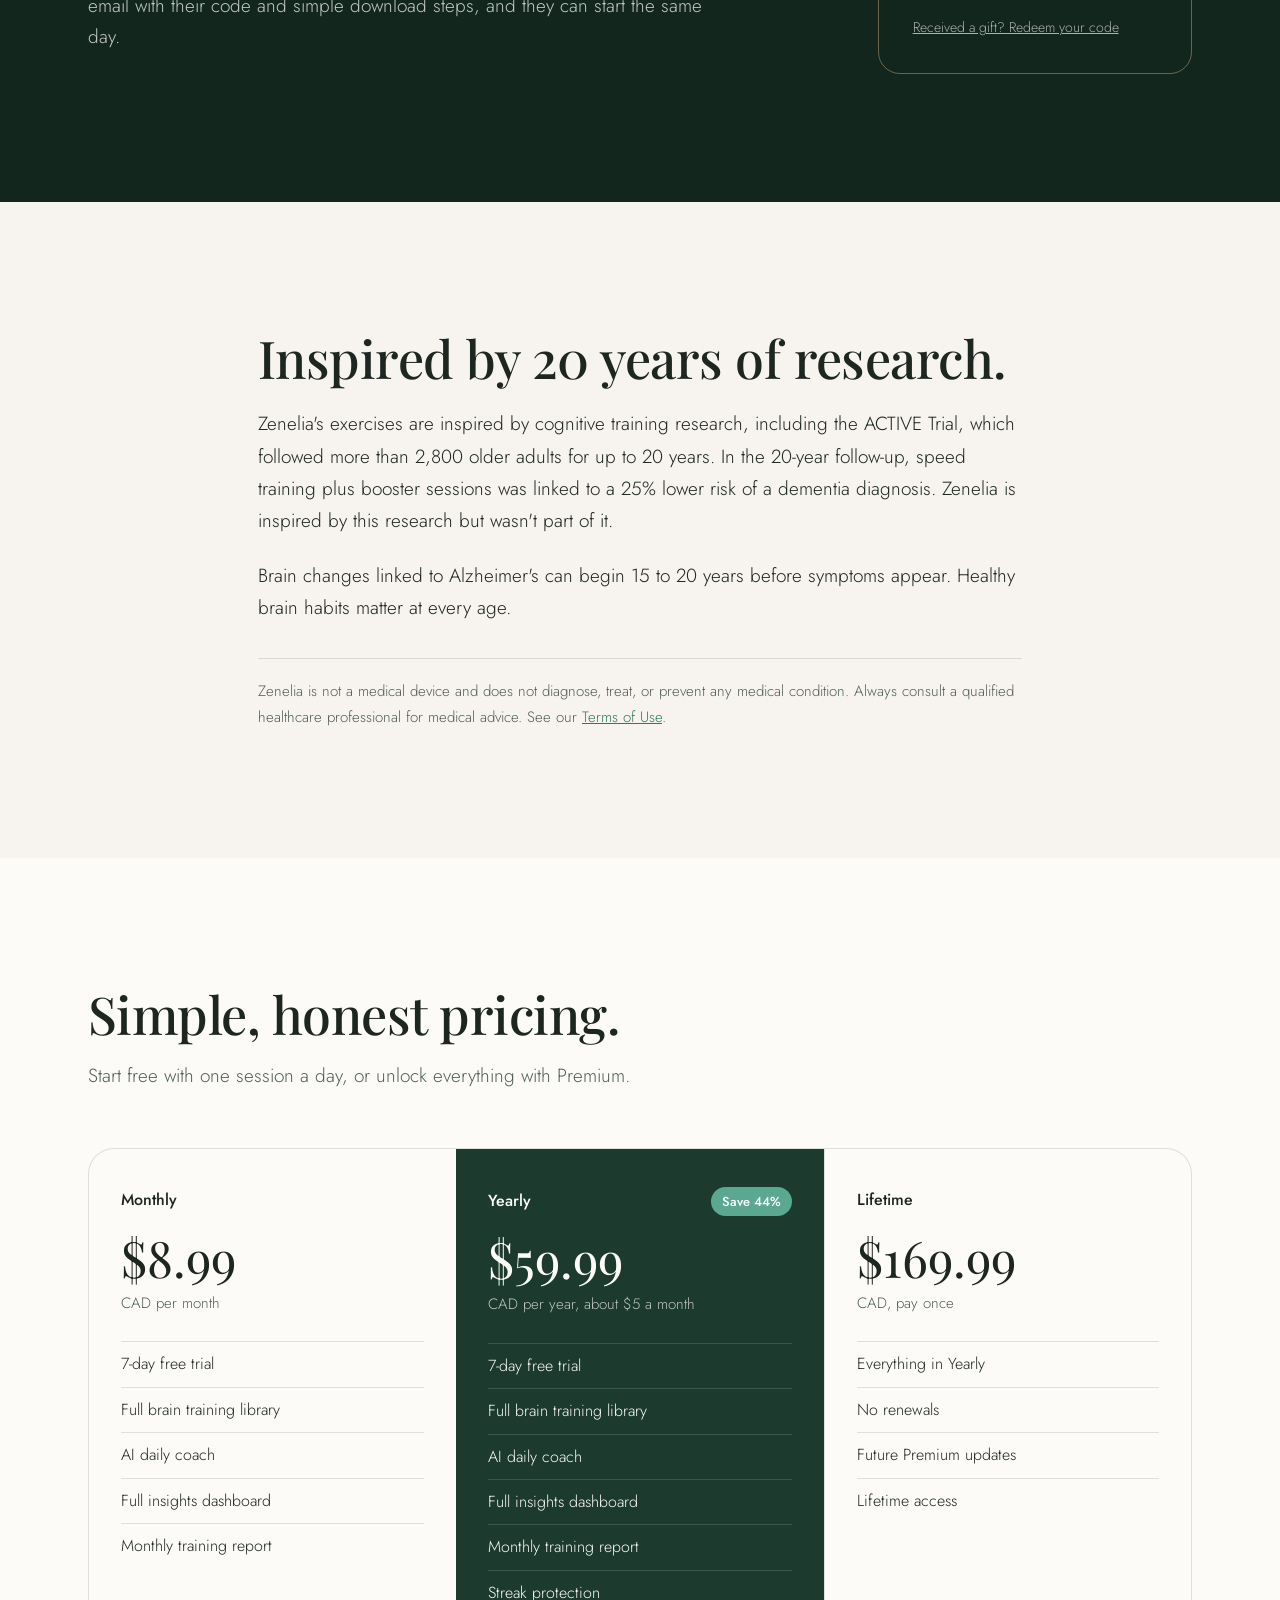
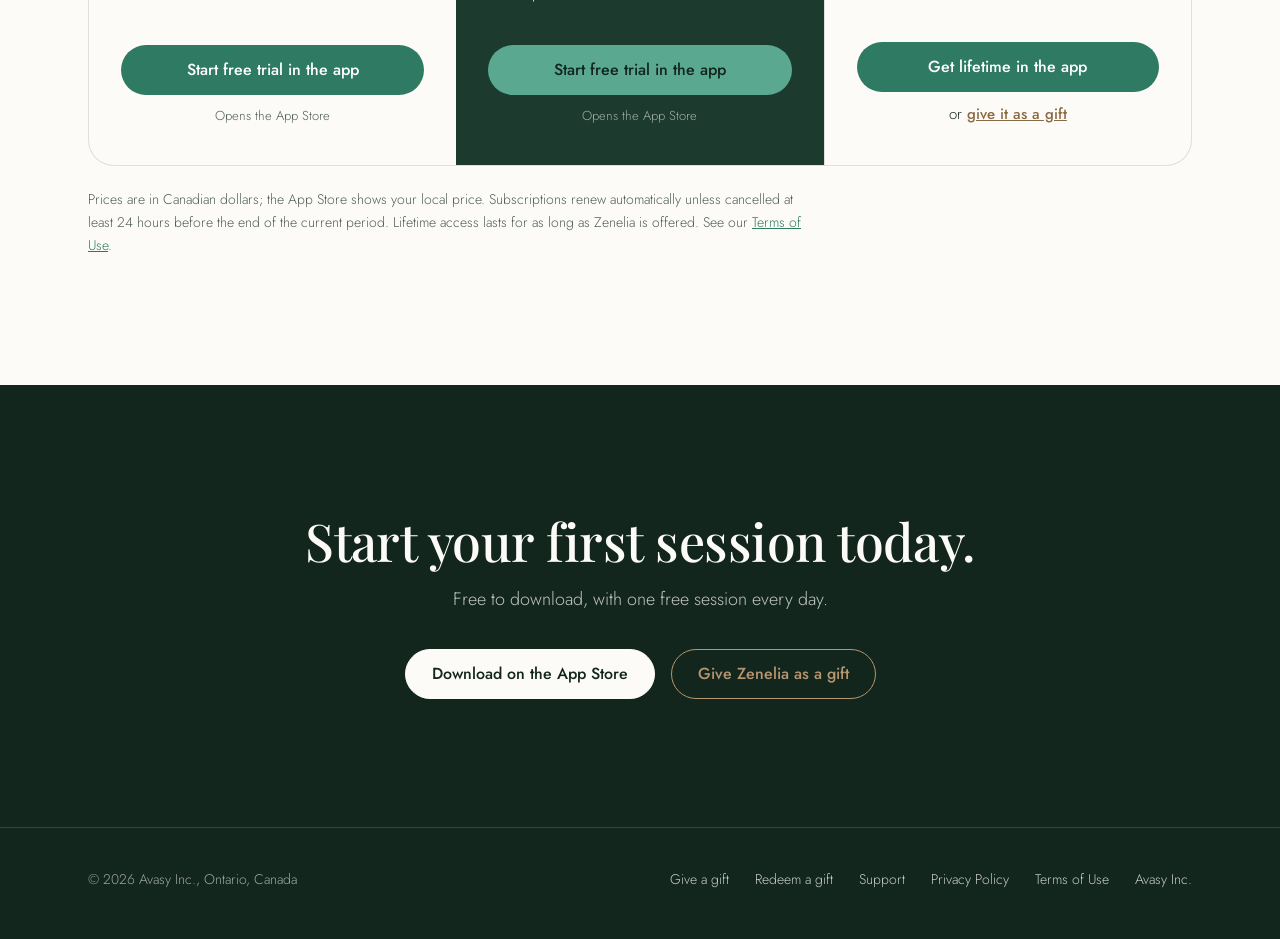
==== commit 0a752a3c: "3.0.0: Terms of Use and accurate claims" ====
--- a/index.html
+++ b/index.html
@@ -43,8 +43,8 @@
 .btn-gift.on-light:hover{background:var(--brass-deep);color:var(--paper)}
 .btn-ghost{border-color:var(--line);color:var(--forest)}
 .btn-ghost:hover{border-color:var(--forest)}
-.badge{display:inline-block;border-radius:12px;background:#000;line-height:0}
-.badge img{width:180px;height:60px;color:#fff;font-size:13px}
+.btn-store{background:var(--paper);color:var(--pine);border-color:var(--paper)}
+.btn-store:hover{background:#E9E4DB;border-color:#E9E4DB}
 
 /* nav */
 .nav{position:absolute;top:0;left:0;right:0;z-index:5}
@@ -185,7 +185,7 @@
   .skill,.skill:nth-child(even){padding:28px 0}
   .skill:nth-child(odd){border-right:none}
   .screen{height:520px}
-  .hero .ctas .btn-gift{width:100%}
+  .hero .ctas .btn{width:100%}
   .hero h1 span{white-space:normal}
 }
 @media (max-width:380px){ .nav .get{display:none} }
@@ -194,6 +194,9 @@
   *{transition:none!important;animation:none!important}
 }
 </style>
+<link rel="icon" href="/favicon.ico" sizes="32x32">
+<link rel="icon" href="/favicon.svg" type="image/svg+xml">
+<link rel="apple-touch-icon" href="/apple-touch-icon.png">
 </head>
 <body>
 
@@ -218,7 +221,7 @@
       <p class="tagline">Ninety seconds a day.</p>
       <p class="sub">Zenelia is a brain training app that checks in on how you feel, picks today's four games and adjusts to you. It's a simple daily habit for keeping your mind active.</p>
       <div class="ctas">
-        <a class="badge" href="https://apps.apple.com/app/id6761921421"><img src="https://tools.applemarketingtools.com/api/badges/download-on-the-app-store/black/en-us?size=250x83" alt="Download on the App Store" width="180" height="60"></a>
+        <a class="btn btn-store" href="https://apps.apple.com/app/id6761921421">Download on the App Store</a>
         <a class="btn btn-gift" href="/gift.html">Give Zenelia as a gift</a>
       </div>
       <p class="fine">Free to download, with one free session every day. For iPhone.</p>
@@ -390,7 +393,7 @@
     <h2>Start your first session today.</h2>
     <p>Free to download, with one free session every day.</p>
     <div class="ctas">
-      <a class="badge" href="https://apps.apple.com/app/id6761921421"><img src="https://tools.applemarketingtools.com/api/badges/download-on-the-app-store/black/en-us?size=250x83" alt="Download on the App Store" width="180" height="60"></a>
+      <a class="btn btn-store" href="https://apps.apple.com/app/id6761921421">Download on the App Store</a>
       <a class="btn btn-gift" href="/gift.html">Give Zenelia as a gift</a>
     </div>
   </div>
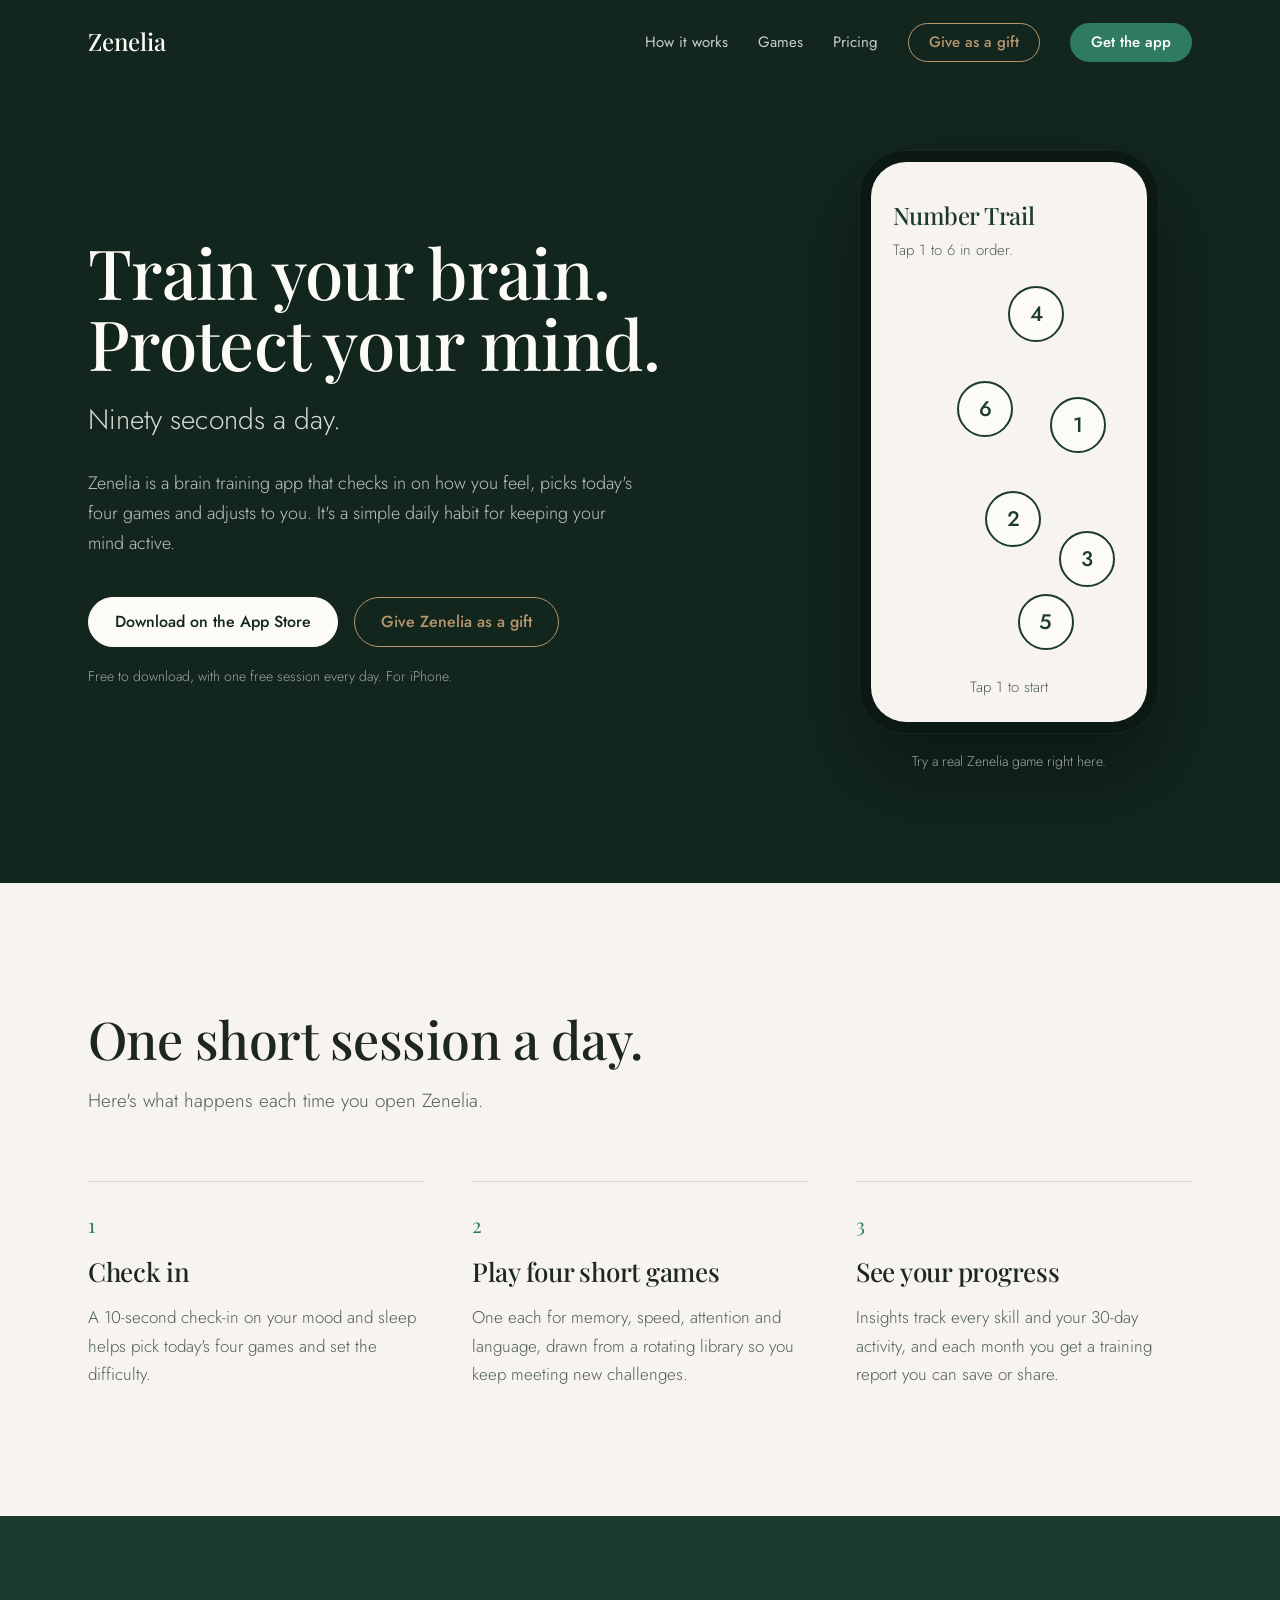
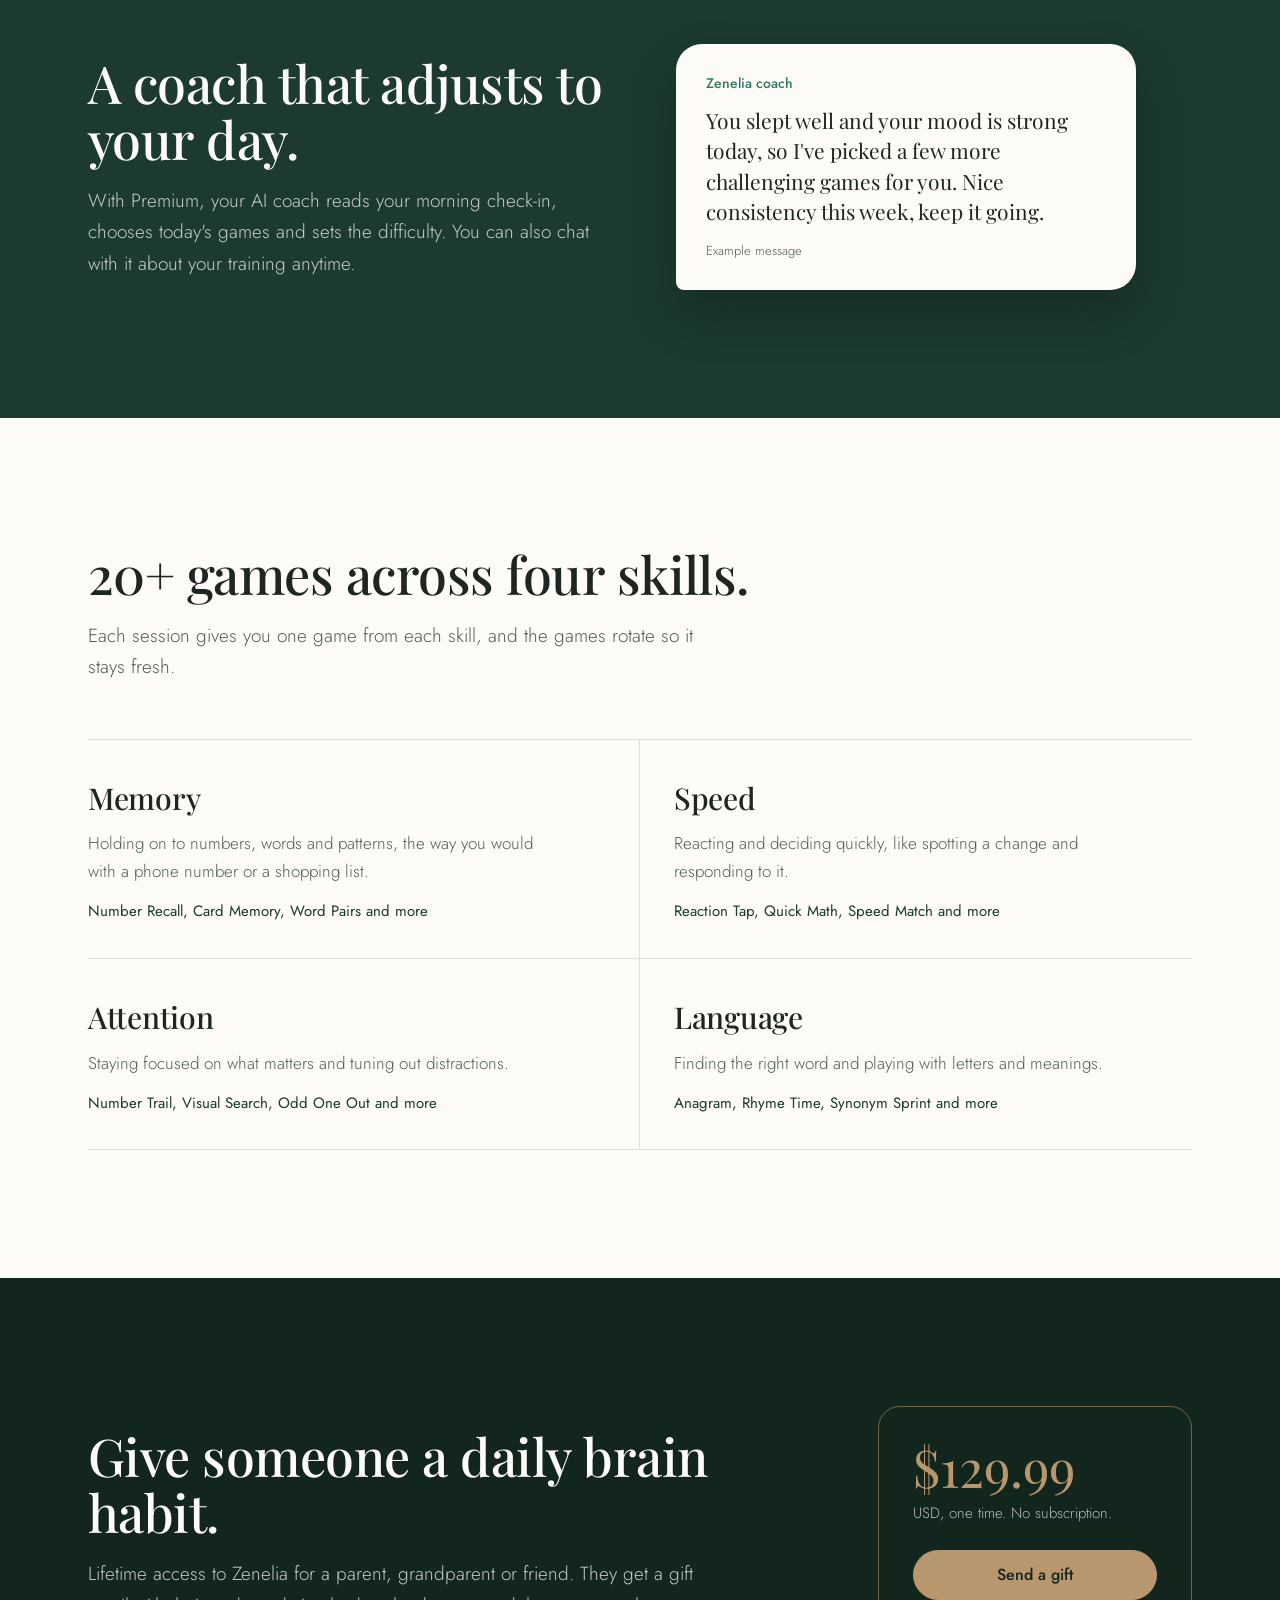
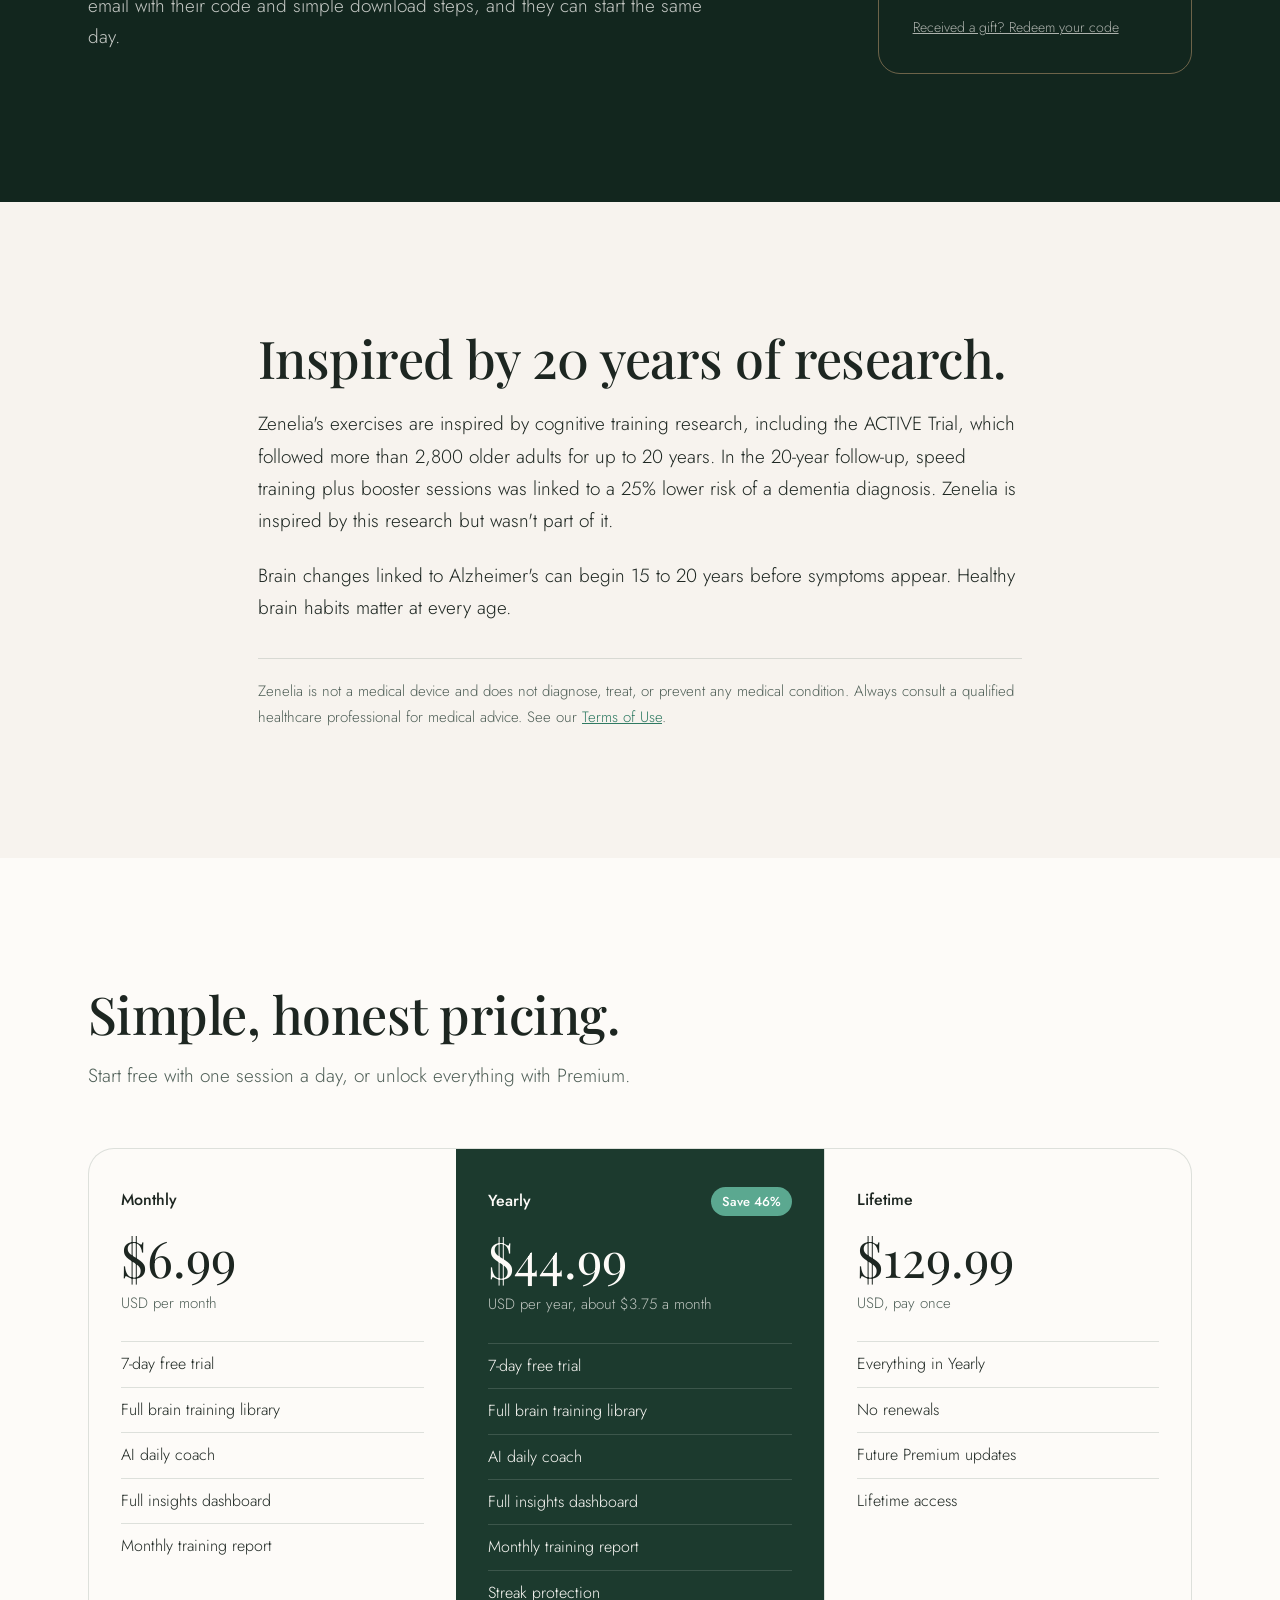
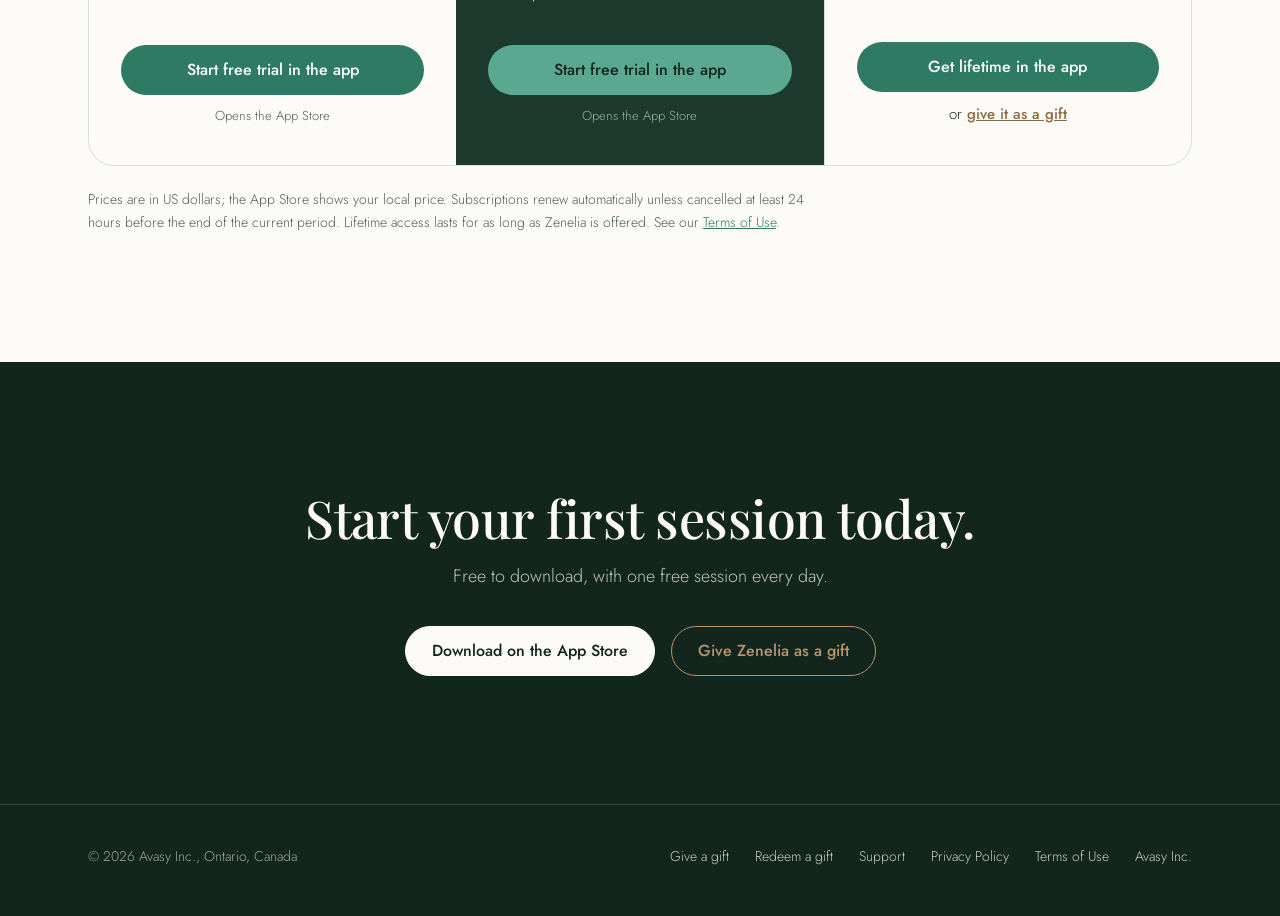
==== commit 898a84bf: "3.0.0: Terms of Use and accurate claims again" ====
--- a/index.html
+++ b/index.html
@@ -343,8 +343,8 @@
     <div class="plans">
       <div class="plan">
         <div class="name">Monthly</div>
-        <div class="amt">$8.99</div>
-        <div class="per">CAD per month</div>
+        <div class="amt">$6.99</div>
+        <div class="per">USD per month</div>
         <ul>
           <li>7-day free trial</li>
           <li>Full brain training library</li>
@@ -356,9 +356,9 @@
         <div class="opens">Opens the App Store</div>
       </div>
       <div class="plan featured">
-        <div class="name">Yearly <span class="save">Save 44%</span></div>
-        <div class="amt">$59.99</div>
-        <div class="per">CAD per year, about $5 a month</div>
+        <div class="name">Yearly <span class="save">Save 46%</span></div>
+        <div class="amt">$44.99</div>
+        <div class="per">USD per year, about $3.75 a month</div>
         <ul>
           <li>7-day free trial</li>
           <li>Full brain training library</li>
@@ -372,8 +372,8 @@
       </div>
       <div class="plan">
         <div class="name">Lifetime</div>
-        <div class="amt">$169.99</div>
-        <div class="per">CAD, pay once</div>
+        <div class="amt">$129.99</div>
+        <div class="per">USD, pay once</div>
         <ul>
           <li>Everything in Yearly</li>
           <li>No renewals</li>
@@ -384,7 +384,7 @@
         <div class="alt">or <a href="/gift.html">give it as a gift</a></div>
       </div>
     </div>
-    <p class="price-note">Prices are in Canadian dollars; the App Store shows your local price. Subscriptions renew automatically unless cancelled at least 24 hours before the end of the current period. Lifetime access lasts for as long as Zenelia is offered. See our <a href="/terms.html" style="color:var(--seafoam-deep)">Terms of Use</a>.</p>
+    <p class="price-note">Prices are in US dollars; the App Store shows your local price. Subscriptions renew automatically unless cancelled at least 24 hours before the end of the current period. Lifetime access lasts for as long as Zenelia is offered. See our <a href="/terms.html" style="color:var(--seafoam-deep)">Terms of Use</a>.</p>
   </div>
 </section>
 
